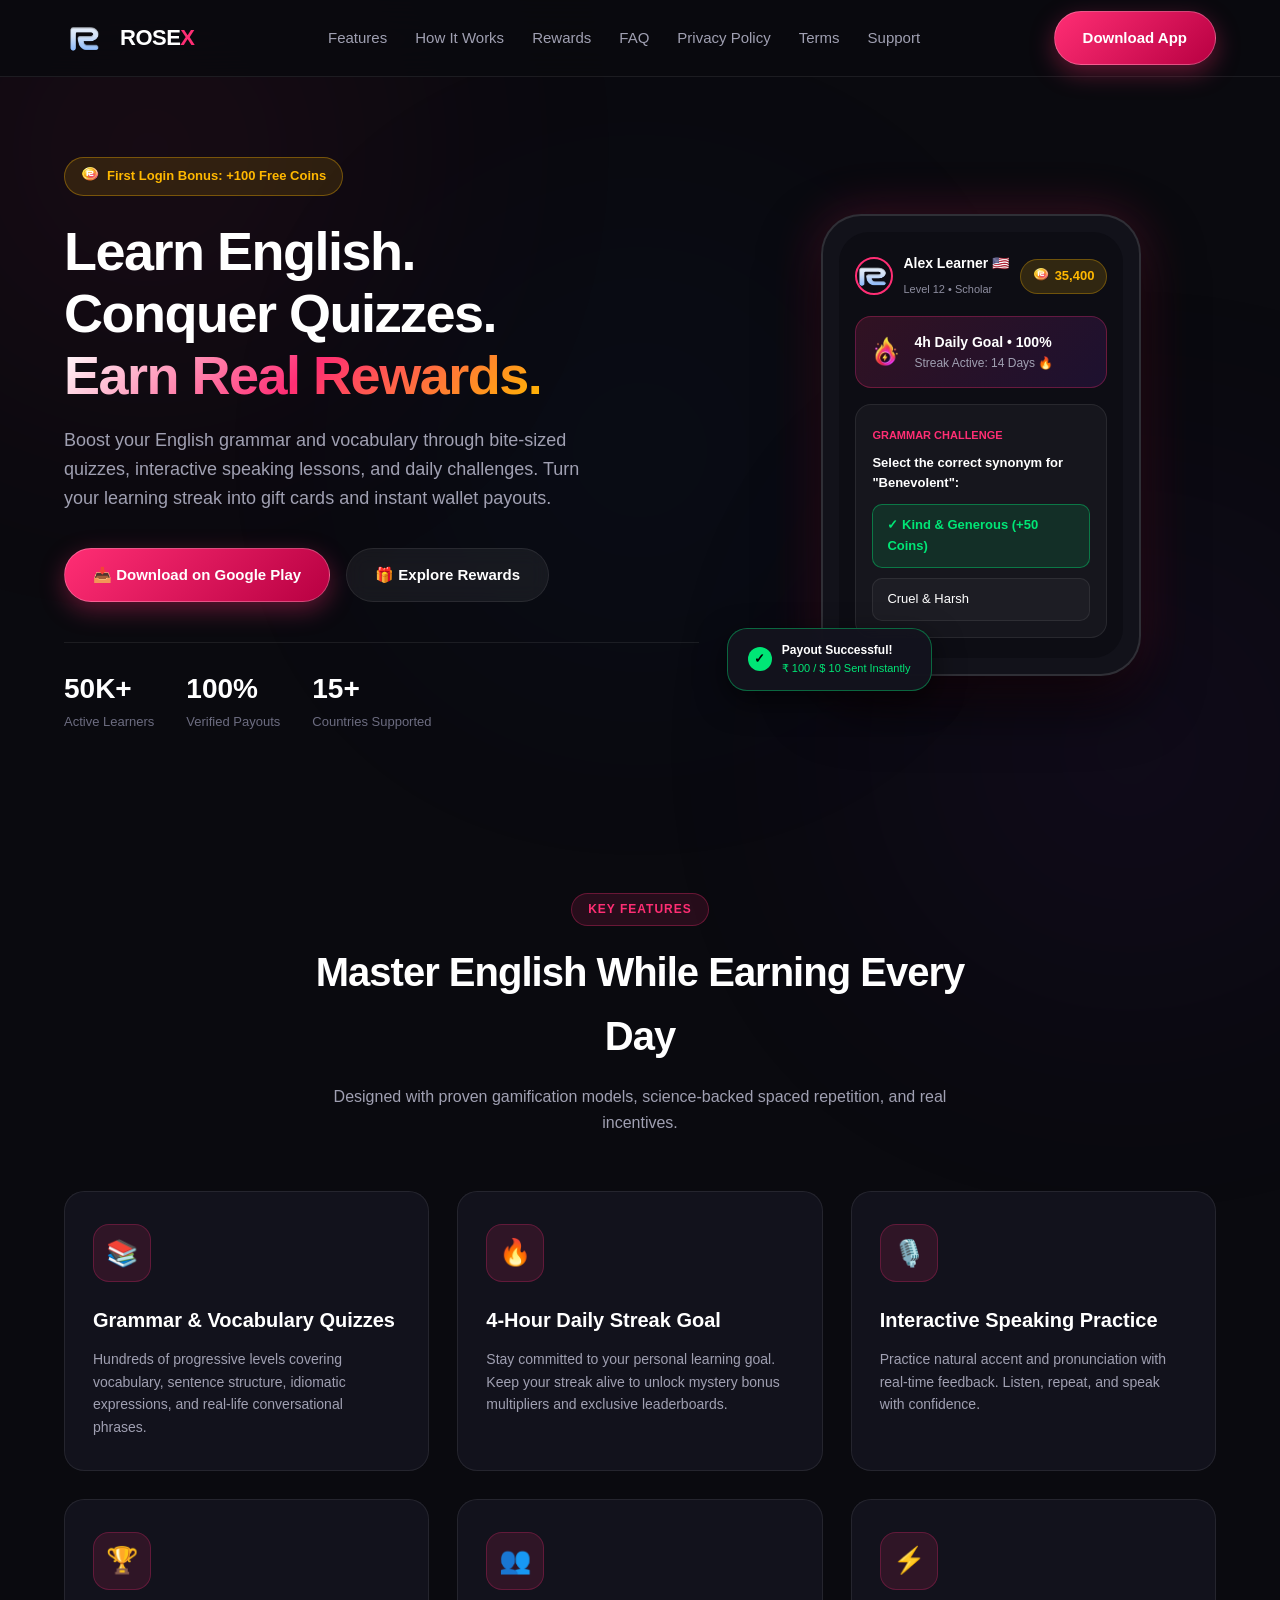
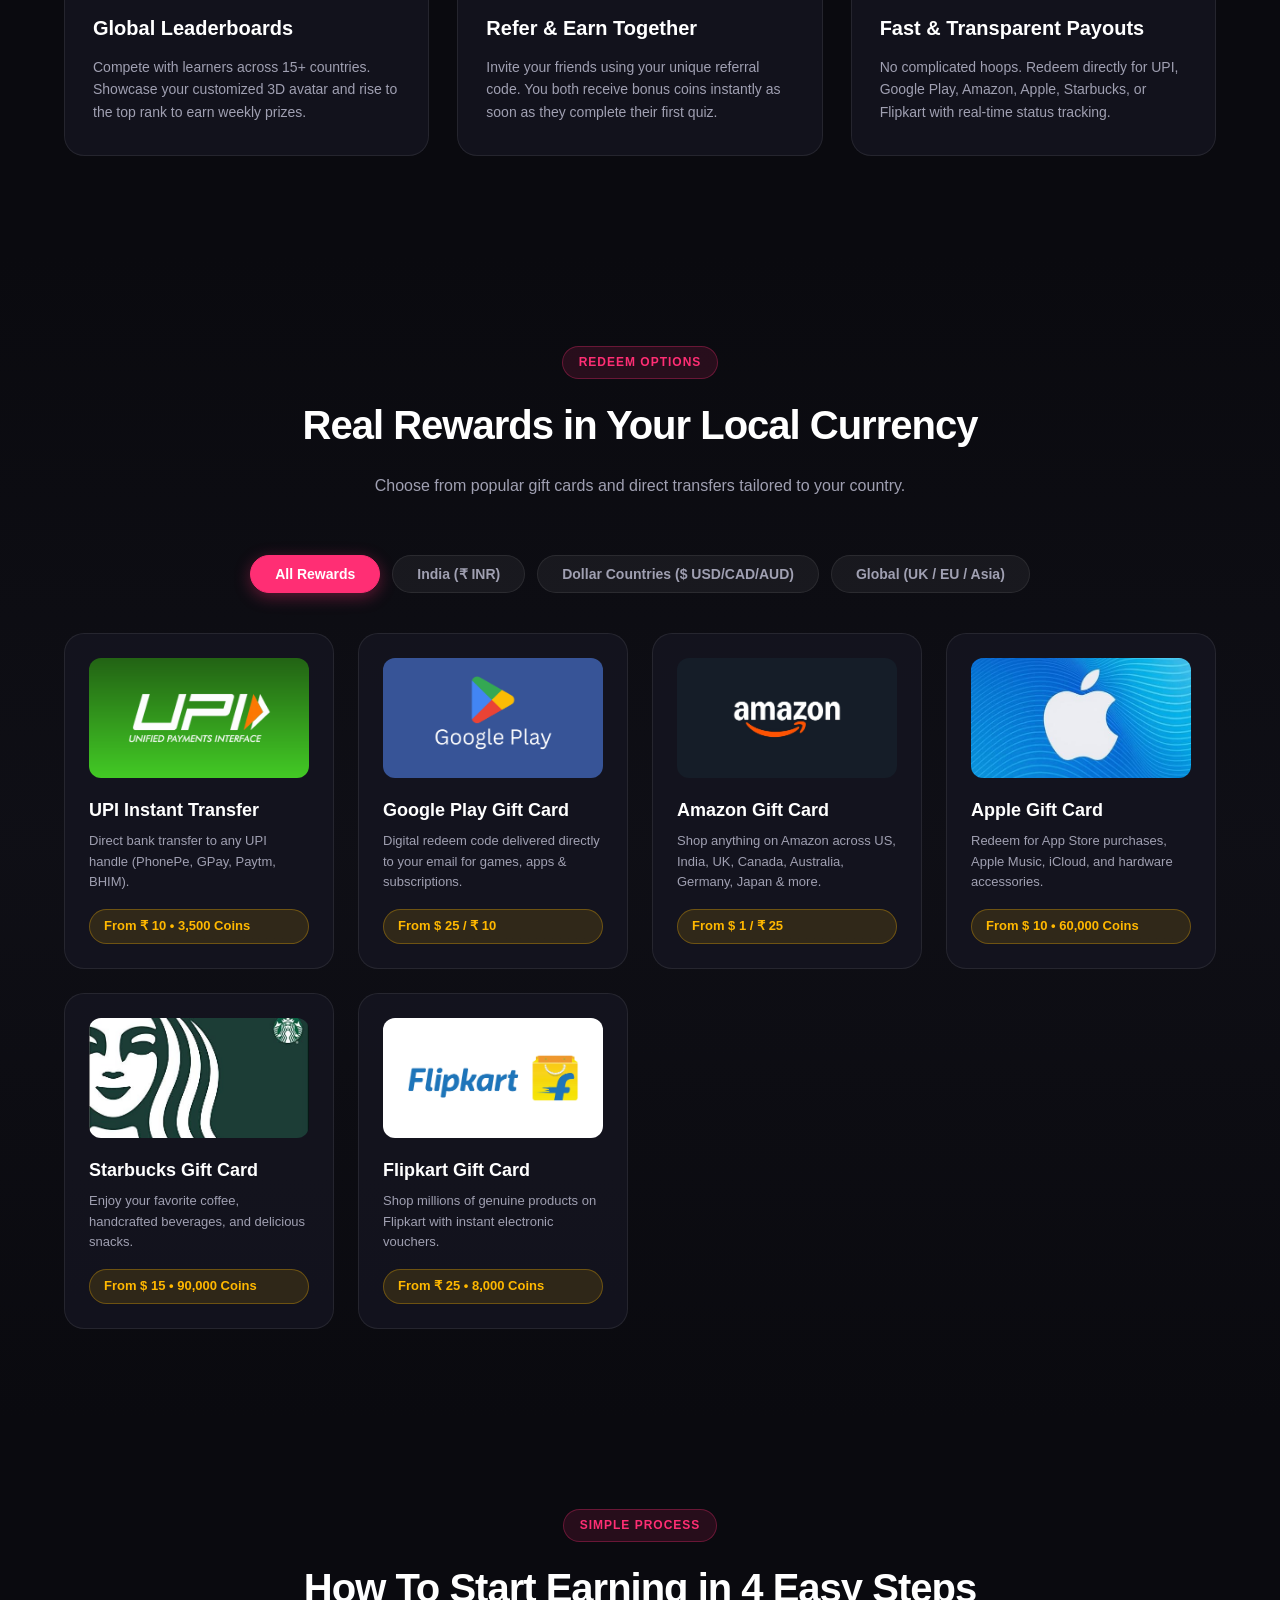
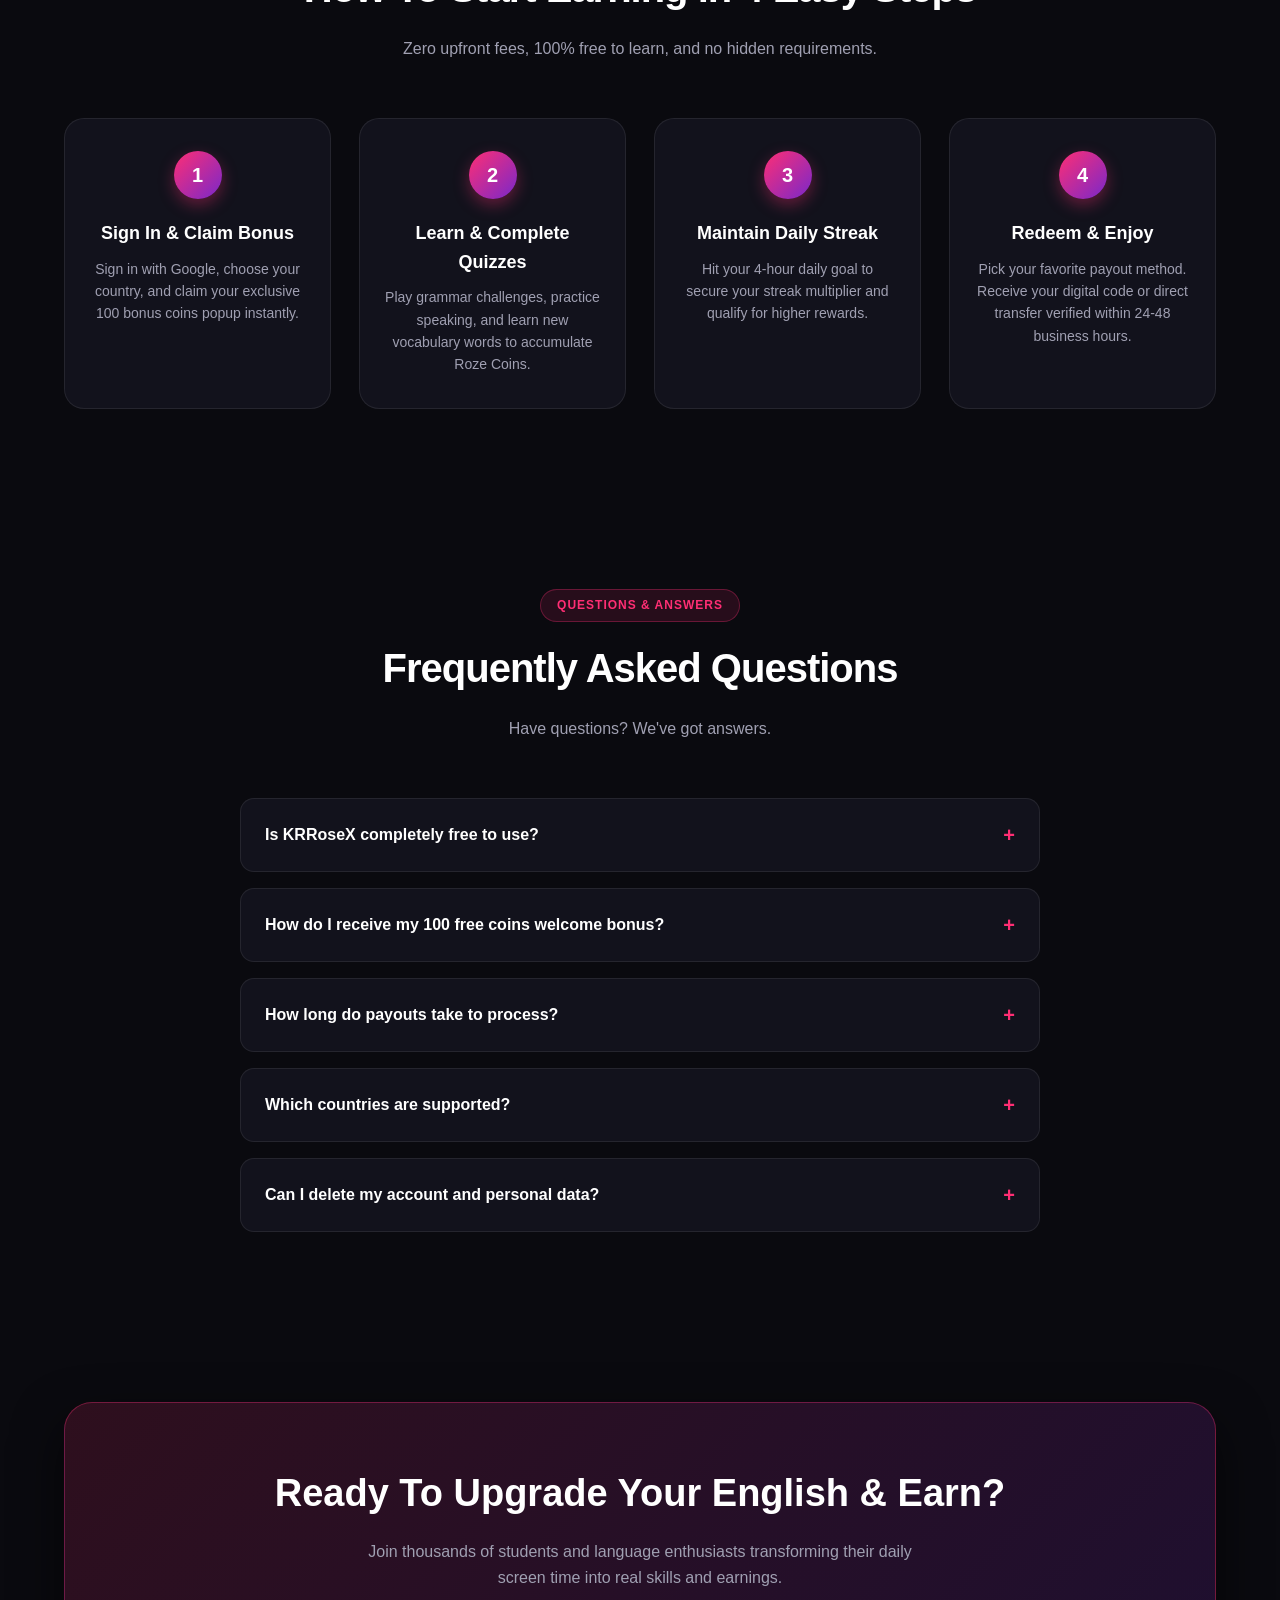
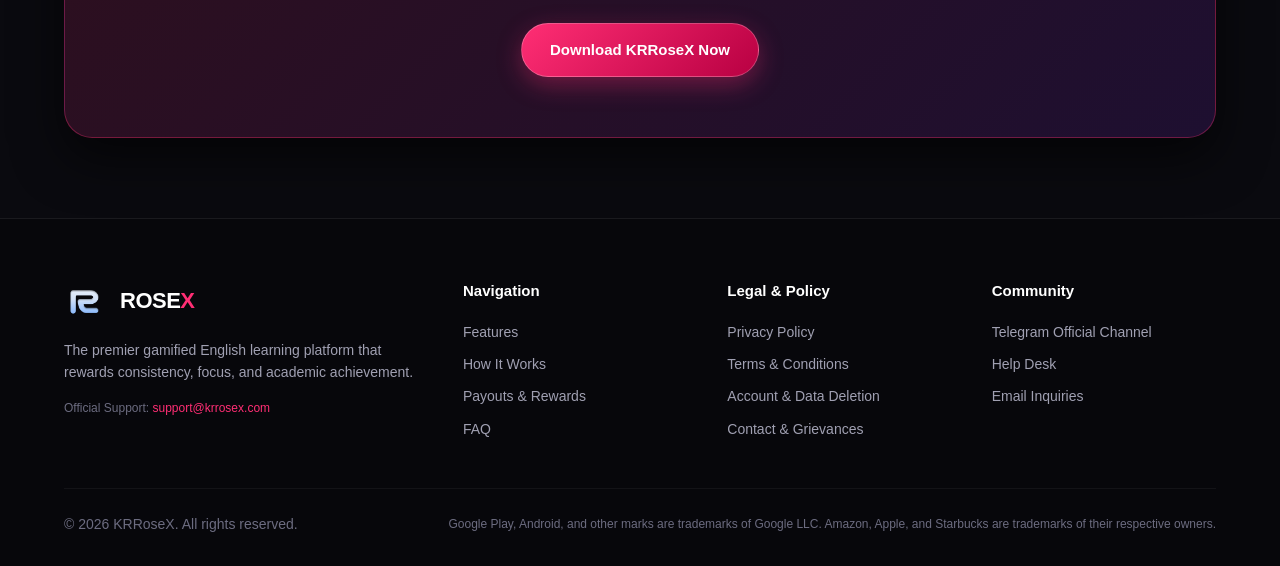
==== krrosex-site/index.html @ 6e430375 "Update index.html" ====
<!DOCTYPE html>
<html lang="en">
<head>
  <meta charset="UTF-8">
  <meta name="viewport" content="width=device-width, initial-scale=1.0">
  <title>KRRoseX - Learn English, Complete Challenges &amp; Earn Real Rewards</title>
  <meta name="description" content="Master English grammar, expand vocabulary, conquer daily speaking challenges, maintain streaks, and redeem genuine gift cards and payouts globally with KRRoseX.">
  <link rel="stylesheet" href="style.css">
  <link rel="icon" type="image/png" href="assets/logo.png">
</head>
<body>

  <!-- Background Ambient Glows -->
  <div class="ambient-glow glow-top-left"></div>
  <div class="ambient-glow glow-bottom-right"></div>
  <div class="ambient-glow glow-center"></div>

  <!-- Navbar -->
  <nav class="navbar">
    <div class="container nav-container">
      <a href="index.html" class="logo-wrapper">
        <img src="assets/logo.png" alt="KRRoseX Logo" class="logo-img">
        <span class="logo-text">ROSE<span>X</span></span>
      </a>

      <ul class="nav-links" id="navLinks">
        <li><a href="#features">Features</a></li>
        <li><a href="#how-it-works">How It Works</a></li>
        <li><a href="#rewards">Rewards</a></li>
        <li><a href="#faq">FAQ</a></li>
        <li><a href="privacy-policy.html">Privacy Policy</a></li>
        <li><a href="terms.html">Terms</a></li>
        <li><a href="contact.html">Support</a></li>
      </ul>

      <div class="nav-cta">
        <a href="#download" class="btn-primary">Download App</a>
        <button class="mobile-toggle" id="mobileToggle" aria-label="Toggle Navigation">☰</button>
      </div>
    </div>
  </nav>

  <!-- Hero Section -->
  <section class="hero">
    <div class="container hero-grid">
      <div class="hero-content">
        <div class="hero-badge">
          <img src="assets/roze_coin.png" alt="Coin Icon">
          <span>First Login Bonus: +100 Free Coins</span>
        </div>

        <h1 class="hero-title">
          Learn English.<br>
          Conquer Quizzes.<br>
          <span class="gradient-text">Earn Real Rewards.</span>
        </h1>

        <p class="hero-desc">
          Boost your English grammar and vocabulary through bite-sized quizzes, interactive speaking lessons, and daily challenges. Turn your learning streak into gift cards and instant wallet payouts.
        </p>

        <div class="hero-cta" id="download">
          <a href="#" class="btn-primary">
            <span>📥 Download on Google Play</span>
          </a>
          <a href="#rewards" class="btn-secondary">
            <span>🎁 Explore Rewards</span>
          </a>
        </div>

        <div class="hero-stats">
          <div class="stat-item">
            <h3>50K+</h3>
            <p>Active Learners</p>
          </div>
          <div class="stat-item">
            <h3>100%</h3>
            <p>Verified Payouts</p>
          </div>
          <div class="stat-item">
            <h3>15+</h3>
            <p>Countries Supported</p>
          </div>
        </div>
      </div>

      <!-- App Preview Graphic -->
      <div class="hero-phone-wrap">
        <div class="phone-card">
          <div class="phone-screen">
            <div class="phone-header">
              <div class="phone-user">
                <img src="assets/logo.png" alt="User Profile" class="phone-avatar">
                <div>
                  <div class="phone-username">Alex Learner 🇺🇸</div>
                  <small style="color: #8E8EA0; font-size: 11px;">Level 12 • Scholar</small>
                </div>
              </div>
              <div class="phone-wallet-pill">
                <img src="assets/roze_coin.png" alt="Coin">
                <span>35,400</span>
              </div>
            </div>

            <div class="phone-streak-banner">
              <img src="assets/fire_ic.png" alt="Fire Icon">
              <div>
                <div style="font-weight: 700; font-size: 14px;">4h Daily Goal • 100%</div>
                <div style="color: #A0A0B2; font-size: 12px;">Streak Active: 14 Days 🔥</div>
              </div>
            </div>

            <div class="phone-quiz-card">
              <span style="font-size: 11px; color: var(--primary); font-weight: 700; text-transform: uppercase;">Grammar Challenge</span>
              <p style="font-size: 13px; font-weight: 600; margin-top: 6px;">Select the correct synonym for "Benevolent":</p>
              <div class="quiz-option correct">✓ Kind &amp; Generous (+50 Coins)</div>
              <div class="quiz-option">Cruel &amp; Harsh</div>
            </div>
          </div>
        </div>

        <div class="floating-reward">
          <div class="check-icon">✓</div>
          <div>
            <div style="font-size: 12px; font-weight: 700; color: #FFF;">Payout Successful!</div>
            <div style="font-size: 11px; color: var(--accent-green);">₹ 100 / $ 10 Sent Instantly</div>
          </div>
        </div>
      </div>
    </div>
  </section>

  <!-- Features Section -->
  <section class="features-section" id="features">
    <div class="container">
      <div class="section-header">
        <span class="section-tag">Key Features</span>
        <h2 class="section-title">Master English While Earning Every Day</h2>
        <p class="section-desc">Designed with proven gamification models, science-backed spaced repetition, and real incentives.</p>
      </div>

      <div class="features-grid">
        <div class="feature-card">
          <div class="feature-icon-wrap">📚</div>
          <h3 class="feature-title">Grammar &amp; Vocabulary Quizzes</h3>
          <p class="feature-desc">Hundreds of progressive levels covering vocabulary, sentence structure, idiomatic expressions, and real-life conversational phrases.</p>
        </div>

        <div class="feature-card">
          <div class="feature-icon-wrap">🔥</div>
          <h3 class="feature-title">4-Hour Daily Streak Goal</h3>
          <p class="feature-desc">Stay committed to your personal learning goal. Keep your streak alive to unlock mystery bonus multipliers and exclusive leaderboards.</p>
        </div>

        <div class="feature-card">
          <div class="feature-icon-wrap">🎙️</div>
          <h3 class="feature-title">Interactive Speaking Practice</h3>
          <p class="feature-desc">Practice natural accent and pronunciation with real-time feedback. Listen, repeat, and speak with confidence.</p>
        </div>

        <div class="feature-card">
          <div class="feature-icon-wrap">🏆</div>
          <h3 class="feature-title">Global Leaderboards</h3>
          <p class="feature-desc">Compete with learners across 15+ countries. Showcase your customized 3D avatar and rise to the top rank to earn weekly prizes.</p>
        </div>

        <div class="feature-card">
          <div class="feature-icon-wrap">👥</div>
          <h3 class="feature-title">Refer &amp; Earn Together</h3>
          <p class="feature-desc">Invite your friends using your unique referral code. You both receive bonus coins instantly as soon as they complete their first quiz.</p>
        </div>

        <div class="feature-card">
          <div class="feature-icon-wrap">⚡</div>
          <h3 class="feature-title">Fast &amp; Transparent Payouts</h3>
          <p class="feature-desc">No complicated hoops. Redeem directly for UPI, Google Play, Amazon, Apple, Starbucks, or Flipkart with real-time status tracking.</p>
        </div>
      </div>
    </div>
  </section>

  <!-- Rewards Showcase -->
  <section class="rewards-section" id="rewards">
    <div class="container">
      <div class="section-header">
        <span class="section-tag">Redeem Options</span>
        <h2 class="section-title">Real Rewards in Your Local Currency</h2>
        <p class="section-desc">Choose from popular gift cards and direct transfers tailored to your country.</p>
      </div>

      <div class="rewards-tabs">
        <button class="tab-btn active" data-country="all">All Rewards</button>
        <button class="tab-btn" data-country="india">India (₹ INR)</button>
        <button class="tab-btn" data-country="dollar">Dollar Countries ($ USD/CAD/AUD)</button>
        <button class="tab-btn" data-country="international">Global (UK / EU / Asia)</button>
      </div>

      <div class="rewards-grid">
        <!-- UPI (India) -->
        <div class="reward-card" data-region="india">
          <div class="reward-logo-wrap">
            <img src="assets/payout_upi.png" alt="UPI Instant Transfer">
          </div>
          <h3 class="reward-name">UPI Instant Transfer</h3>
          <p class="reward-desc">Direct bank transfer to any UPI handle (PhonePe, GPay, Paytm, BHIM).</p>
          <div class="reward-badge">From ₹ 10 • 3,500 Coins</div>
        </div>

        <!-- Google Play Store -->
        <div class="reward-card" data-region="all">
          <div class="reward-logo-wrap">
            <img src="assets/payout_google_play.png" alt="Google Play Gift Card">
          </div>
          <h3 class="reward-name">Google Play Gift Card</h3>
          <p class="reward-desc">Digital redeem code delivered directly to your email for games, apps &amp; subscriptions.</p>
          <div class="reward-badge">From $ 25 / ₹ 10</div>
        </div>

        <!-- Amazon Gift Card -->
        <div class="reward-card" data-region="all">
          <div class="reward-logo-wrap">
            <img src="assets/payout_amazon.png" alt="Amazon Gift Card">
          </div>
          <h3 class="reward-name">Amazon Gift Card</h3>
          <p class="reward-desc">Shop anything on Amazon across US, India, UK, Canada, Australia, Germany, Japan &amp; more.</p>
          <div class="reward-badge">From $ 1 / ₹ 25</div>
        </div>

        <!-- Apple Gift Card -->
        <div class="reward-card" data-region="dollar">
          <div class="reward-logo-wrap">
            <img src="assets/payout_apple.png" alt="Apple Gift Card">
          </div>
          <h3 class="reward-name">Apple Gift Card</h3>
          <p class="reward-desc">Redeem for App Store purchases, Apple Music, iCloud, and hardware accessories.</p>
          <div class="reward-badge">From $ 10 • 60,000 Coins</div>
        </div>

        <!-- Starbucks Gift Card -->
        <div class="reward-card" data-region="dollar">
          <div class="reward-logo-wrap">
            <img src="assets/payout_starbucks.png" alt="Starbucks Gift Card">
          </div>
          <h3 class="reward-name">Starbucks Gift Card</h3>
          <p class="reward-desc">Enjoy your favorite coffee, handcrafted beverages, and delicious snacks.</p>
          <div class="reward-badge">From $ 15 • 90,000 Coins</div>
        </div>

        <!-- Flipkart Gift Card -->
        <div class="reward-card" data-region="india">
          <div class="reward-logo-wrap">
            <img src="assets/payout_flipkart.png" alt="Flipkart Gift Card">
          </div>
          <h3 class="reward-name">Flipkart Gift Card</h3>
          <p class="reward-desc">Shop millions of genuine products on Flipkart with instant electronic vouchers.</p>
          <div class="reward-badge">From ₹ 25 • 8,000 Coins</div>
        </div>
      </div>
    </div>
  </section>

  <!-- How It Works Steps -->
  <section class="how-section" id="how-it-works">
    <div class="container">
      <div class="section-header">
        <span class="section-tag">Simple Process</span>
        <h2 class="section-title">How To Start Earning in 4 Easy Steps</h2>
        <p class="section-desc">Zero upfront fees, 100% free to learn, and no hidden requirements.</p>
      </div>

      <div class="steps-grid">
        <div class="step-card">
          <div class="step-number">1</div>
          <h3 class="step-title">Sign In &amp; Claim Bonus</h3>
          <p class="step-desc">Sign in with Google, choose your country, and claim your exclusive 100 bonus coins popup instantly.</p>
        </div>

        <div class="step-card">
          <div class="step-number">2</div>
          <h3 class="step-title">Learn &amp; Complete Quizzes</h3>
          <p class="step-desc">Play grammar challenges, practice speaking, and learn new vocabulary words to accumulate Roze Coins.</p>
        </div>

        <div class="step-card">
          <div class="step-number">3</div>
          <h3 class="step-title">Maintain Daily Streak</h3>
          <p class="step-desc">Hit your 4-hour daily goal to secure your streak multiplier and qualify for higher rewards.</p>
        </div>

        <div class="step-card">
          <div class="step-number">4</div>
          <h3 class="step-title">Redeem &amp; Enjoy</h3>
          <p class="step-desc">Pick your favorite payout method. Receive your digital code or direct transfer verified within 24-48 business hours.</p>
        </div>
      </div>
    </div>
  </section>

  <!-- FAQ Section -->
  <section class="faq-section" id="faq">
    <div class="container">
      <div class="section-header">
        <span class="section-tag">Questions &amp; Answers</span>
        <h2 class="section-title">Frequently Asked Questions</h2>
        <p class="section-desc">Have questions? We've got answers.</p>
      </div>

      <div class="faq-list">
        <div class="faq-item">
          <div class="faq-question">
            <span>Is KRRoseX completely free to use?</span>
            <span class="faq-toggle-icon">+</span>
          </div>
          <div class="faq-answer">
            Yes! KRRoseX is 100% free to download and use. We will never ask you for credit card details, deposits, or purchase fees to unlock learning modules or withdraw your rewards.
          </div>
        </div>

        <div class="faq-item">
          <div class="faq-question">
            <span>How do I receive my 100 free coins welcome bonus?</span>
            <span class="faq-toggle-icon">+</span>
          </div>
          <div class="faq-answer">
            When you first open the app and sign in with Google, a "First Login Reward" modal pops up. Simply tap "Claim 100 Coins" to have them added directly to your wallet!
          </div>
        </div>

        <div class="faq-item">
          <div class="faq-question">
            <span>How long do payouts take to process?</span>
            <span class="faq-toggle-icon">+</span>
          </div>
          <div class="faq-answer">
            To prevent fraud and maintain platform integrity, payout requests are verified by our team and credited within 24 to 48 business hours. You will receive an instant "Payout Successful" celebration popup in the app the moment it is approved!
          </div>
        </div>

        <div class="faq-item">
          <div class="faq-question">
            <span>Which countries are supported?</span>
            <span class="faq-toggle-icon">+</span>
          </div>
          <div class="faq-answer">
            We support learners worldwide! Dedicated currency tiers are provided for India (INR), the United States (USD), Canada (CAD), United Kingdom (GBP), Australia (AUD), European Union (EUR), Japan (JPY), South Korea (KRW), Taiwan (TWD), Singapore (SGD), UAE (AED), Switzerland (CHF), and many more.
          </div>
        </div>

        <div class="faq-item">
          <div class="faq-question">
            <span>Can I delete my account and personal data?</span>
            <span class="faq-toggle-icon">+</span>
          </div>
          <div class="faq-answer">
            Yes, absolutely. We strictly honor your privacy rights under GDPR, CCPA, and Google Play policies. You can request complete account deletion directly in the app under Settings &gt; Delete Account, or through our <a href="delete-account.html" style="color: var(--primary);">Account Deletion Web Page</a>. All data is wiped within 7 business days.
          </div>
        </div>
      </div>
    </div>
  </section>

  <!-- CTA Banner -->
  <section class="cta-banner">
    <div class="container">
      <div class="cta-box">
        <h2 class="cta-title">Ready To Upgrade Your English &amp; Earn?</h2>
        <p class="cta-desc">Join thousands of students and language enthusiasts transforming their daily screen time into real skills and earnings.</p>
        <a href="#download" class="btn-primary">Download KRRoseX Now</a>
      </div>
    </div>
  </section>

  <!-- Footer -->
  <footer class="footer">
    <div class="container">
      <div class="footer-grid">
        <div class="footer-col">
          <div class="logo-wrapper" style="margin-bottom: 16px;">
            <img src="assets/logo.png" alt="KRRoseX Logo" class="logo-img">
            <span class="logo-text">ROSE<span>X</span></span>
          </div>
          <p style="color: var(--text-secondary); margin-bottom: 16px; font-size: 14px; line-height: 1.6;">
            The premier gamified English learning platform that rewards consistency, focus, and academic achievement.
          </p>
          <p style="font-size: 12px; color: var(--text-muted);">
            Official Support: <a href="mailto:support@krrosex.com" style="color: var(--primary); text-decoration: none;">support@krrosex.com</a>
          </p>
        </div>

        <div class="footer-col">
          <h4>Navigation</h4>
          <ul>
            <li><a href="#features">Features</a></li>
            <li><a href="#how-it-works">How It Works</a></li>
            <li><a href="#rewards">Payouts &amp; Rewards</a></li>
            <li><a href="#faq">FAQ</a></li>
          </ul>
        </div>

        <div class="footer-col">
          <h4>Legal &amp; Policy</h4>
          <ul>
            <li><a href="privacy-policy.html">Privacy Policy</a></li>
            <li><a href="terms.html">Terms &amp; Conditions</a></li>
            <li><a href="delete-account.html">Account &amp; Data Deletion</a></li>
            <li><a href="contact.html">Contact &amp; Grievances</a></li>
          </ul>
        </div>

        <div class="footer-col">
          <h4>Community</h4>
          <ul>
            <li><a href="https://t.me/rosexlearnearn" target="_blank" rel="noopener">Telegram Official Channel</a></li>
            <li><a href="contact.html">Help Desk</a></li>
            <li><a href="krrozex.support@gmail.com">Email Inquiries</a></li>
          </ul>
        </div>
      </div>

      <div class="footer-bottom">
        <div>
          &copy; 2026 KRRoseX. All rights reserved.
        </div>
        <div style="font-size: 12px; color: var(--text-muted);">
          Google Play, Android, and other marks are trademarks of Google LLC. Amazon, Apple, and Starbucks are trademarks of their respective owners.
        </div>
      </div>
    </div>
  </footer>

  <script src="script.js"></script>
</body>
</html>
---- krrosex-site/style.css ----
:root {
  --bg-primary: #0A0A0F;
  --bg-secondary: #12121A;
  --bg-card: rgba(22, 22, 34, 0.75);
  --bg-card-hover: rgba(30, 30, 46, 0.85);
  --border-card: rgba(255, 255, 255, 0.08);
  --border-glow: rgba(255, 51, 102, 0.4);
  
  --primary: #FF2E74;
  --primary-glow: rgba(255, 46, 116, 0.35);
  --secondary: #7928CA;
  --accent-gold: #FFB800;
  --accent-gold-glow: rgba(255, 184, 0, 0.35);
  --accent-green: #00E676;
  --accent-blue: #00B0FF;
  
  --text-primary: #FFFFFF;
  --text-secondary: #A0A0B2;
  --text-muted: #6C6C80;
  
  --font-family: -apple-system, BlinkMacSystemFont, "Segoe UI", Roboto, Helvetica, Arial, sans-serif;
  --radius-sm: 8px;
  --radius-md: 14px;
  --radius-lg: 20px;
  --radius-xl: 28px;
  --transition: all 0.3s cubic-bezier(0.16, 1, 0.3, 1);
}

* {
  margin: 0;
  padding: 0;
  box-sizing: border-box;
}

html {
  scroll-behavior: smooth;
  font-family: var(--font-family);
  background-color: var(--bg-primary);
  color: var(--text-primary);
}

body {
  overflow-x: hidden;
  line-height: 1.6;
  position: relative;
  background-color: var(--bg-primary);
}

/* Background Ambient Glows */
.ambient-glow {
  position: fixed;
  width: 600px;
  height: 600px;
  border-radius: 50%;
  filter: blur(140px);
  pointer-events: none;
  z-index: 0;
  opacity: 0.15;
}

.glow-top-left {
  top: -150px;
  left: -150px;
  background: radial-gradient(circle, var(--primary) 0%, transparent 70%);
}

.glow-bottom-right {
  bottom: -150px;
  right: -150px;
  background: radial-gradient(circle, var(--secondary) 0%, transparent 70%);
}

.glow-center {
  top: 50%;
  left: 50%;
  transform: translate(-50%, -50%);
  background: radial-gradient(circle, #0070F3 0%, transparent 70%);
  opacity: 0.08;
}

/* Container */
.container {
  max-width: 1200px;
  margin: 0 auto;
  padding: 0 24px;
  position: relative;
  z-index: 1;
}

/* Navbar */
.navbar {
  position: sticky;
  top: 0;
  width: 100%;
  backdrop-filter: blur(20px);
  -webkit-backdrop-filter: blur(20px);
  background: rgba(10, 10, 15, 0.85);
  border-bottom: 1px solid var(--border-card);
  z-index: 100;
  transition: var(--transition);
}

.nav-container {
  display: flex;
  align-items: center;
  justify-content: space-between;
  height: 76px;
}

.logo-wrapper {
  display: flex;
  align-items: center;
  gap: 12px;
  text-decoration: none;
}

.logo-img {
  width: 44px;
  height: 44px;
  border-radius: 12px;
  object-fit: contain;
}

.logo-text {
  font-size: 22px;
  font-weight: 800;
  color: var(--text-primary);
  letter-spacing: -0.5px;
}

.logo-text span {
  color: var(--primary);
}

.nav-links {
  display: flex;
  align-items: center;
  gap: 28px;
  list-style: none;
}

.nav-links a {
  color: var(--text-secondary);
  text-decoration: none;
  font-size: 15px;
  font-weight: 500;
  transition: var(--transition);
}

.nav-links a:hover,
.nav-links a.active {
  color: var(--text-primary);
}

.nav-cta {
  display: flex;
  align-items: center;
  gap: 16px;
}

.mobile-toggle {
  display: none;
  background: none;
  border: none;
  color: var(--text-primary);
  font-size: 26px;
  cursor: pointer;
}

/* Buttons */
.btn-primary {
  display: inline-flex;
  align-items: center;
  justify-content: center;
  gap: 10px;
  padding: 14px 28px;
  background: linear-gradient(135deg, #FF2E74 0%, #B80042 100%);
  color: #FFFFFF;
  font-size: 15px;
  font-weight: 700;
  border-radius: 50px;
  text-decoration: none;
  border: 1px solid rgba(255, 255, 255, 0.25);
  box-shadow: 0 8px 24px var(--primary-glow);
  cursor: pointer;
  transition: var(--transition);
}

.btn-primary:hover {
  transform: translateY(-2px);
  box-shadow: 0 12px 32px rgba(255, 46, 116, 0.55);
}

.btn-secondary {
  display: inline-flex;
  align-items: center;
  justify-content: center;
  gap: 10px;
  padding: 14px 28px;
  background: rgba(255, 255, 255, 0.06);
  color: var(--text-primary);
  font-size: 15px;
  font-weight: 600;
  border-radius: 50px;
  text-decoration: none;
  border: 1px solid var(--border-card);
  backdrop-filter: blur(10px);
  cursor: pointer;
  transition: var(--transition);
}

.btn-secondary:hover {
  background: rgba(255, 255, 255, 0.12);
  border-color: rgba(255, 255, 255, 0.2);
  transform: translateY(-2px);
}

/* Hero Section */
.hero {
  padding: 80px 0 60px;
  position: relative;
}

.hero-grid {
  display: grid;
  grid-template-columns: 1.15fr 0.85fr;
  align-items: center;
  gap: 48px;
}

.hero-badge {
  display: inline-flex;
  align-items: center;
  gap: 8px;
  padding: 8px 16px;
  background: rgba(255, 184, 0, 0.12);
  border: 1px solid rgba(255, 184, 0, 0.35);
  border-radius: 50px;
  color: var(--accent-gold);
  font-size: 13px;
  font-weight: 600;
  margin-bottom: 24px;
}

.hero-badge img {
  width: 18px;
  height: 18px;
}

.hero-title {
  font-size: 54px;
  font-weight: 900;
  line-height: 1.15;
  letter-spacing: -1.5px;
  margin-bottom: 20px;
}

.hero-title .gradient-text {
  background: linear-gradient(135deg, #FFFFFF 0%, #FF2E74 50%, #FFB800 100%);
  -webkit-background-clip: text;
  -webkit-text-fill-color: transparent;
}

.hero-desc {
  font-size: 18px;
  color: var(--text-secondary);
  line-height: 1.6;
  margin-bottom: 36px;
  max-width: 540px;
}

.hero-cta {
  display: flex;
  flex-wrap: wrap;
  gap: 16px;
  margin-bottom: 40px;
}

.hero-stats {
  display: flex;
  gap: 32px;
  padding-top: 24px;
  border-top: 1px solid var(--border-card);
}

.stat-item h3 {
  font-size: 28px;
  font-weight: 800;
  color: var(--text-primary);
}

.stat-item p {
  font-size: 13px;
  color: var(--text-muted);
}

/* Phone Mockup Display */
.hero-phone-wrap {
  position: relative;
  display: flex;
  justify-content: center;
  align-items: center;
}

.phone-card {
  width: 320px;
  background: var(--bg-secondary);
  border: 2px solid rgba(255, 255, 255, 0.12);
  border-radius: 40px;
  padding: 16px;
  box-shadow: 0 25px 60px rgba(0, 0, 0, 0.8), 0 0 50px rgba(255, 46, 116, 0.25);
  position: relative;
}

.phone-screen {
  background: #0D0D14;
  border-radius: 30px;
  padding: 20px 16px;
  display: flex;
  flex-direction: column;
  gap: 16px;
}

.phone-header {
  display: flex;
  justify-content: space-between;
  align-items: center;
}

.phone-user {
  display: flex;
  align-items: center;
  gap: 10px;
}

.phone-avatar {
  width: 38px;
  height: 38px;
  border-radius: 50%;
  border: 2px solid var(--primary);
}

.phone-username {
  font-size: 14px;
  font-weight: 700;
}

.phone-wallet-pill {
  display: flex;
  align-items: center;
  gap: 6px;
  padding: 6px 12px;
  background: rgba(255, 184, 0, 0.15);
  border: 1px solid rgba(255, 184, 0, 0.3);
  border-radius: 20px;
  font-size: 13px;
  font-weight: 700;
  color: var(--accent-gold);
}

.phone-wallet-pill img {
  width: 16px;
  height: 16px;
}

.phone-streak-banner {
  background: linear-gradient(135deg, rgba(255, 46, 116, 0.15) 0%, rgba(121, 40, 202, 0.15) 100%);
  border: 1px solid rgba(255, 46, 116, 0.3);
  border-radius: 16px;
  padding: 14px;
  display: flex;
  align-items: center;
  gap: 12px;
}

.phone-streak-banner img {
  width: 32px;
  height: 32px;
}

.phone-quiz-card {
  background: rgba(255, 255, 255, 0.04);
  border: 1px solid var(--border-card);
  border-radius: 16px;
  padding: 16px;
}

.quiz-option {
  margin-top: 10px;
  padding: 10px 14px;
  border-radius: 10px;
  font-size: 13px;
  background: rgba(255, 255, 255, 0.03);
  border: 1px solid rgba(255, 255, 255, 0.08);
}

.quiz-option.correct {
  background: rgba(0, 230, 118, 0.12);
  border-color: rgba(0, 230, 118, 0.4);
  color: var(--accent-green);
  font-weight: 600;
}

/* Floating Rewards Pill */
.floating-reward {
  position: absolute;
  bottom: -15px;
  left: -20px;
  background: rgba(20, 20, 30, 0.95);
  backdrop-filter: blur(14px);
  border: 1px solid rgba(0, 230, 118, 0.4);
  padding: 12px 20px;
  border-radius: 20px;
  display: flex;
  align-items: center;
  gap: 10px;
  box-shadow: 0 10px 30px rgba(0, 0, 0, 0.6);
  animation: floatUpDown 3s ease-in-out infinite;
}

.floating-reward .check-icon {
  width: 24px;
  height: 24px;
  border-radius: 50%;
  background: var(--accent-green);
  color: #000;
  display: flex;
  align-items: center;
  justify-content: center;
  font-weight: 800;
  font-size: 13px;
}

@keyframes floatUpDown {
  0%, 100% { transform: translateY(0); }
  50% { transform: translateY(-8px); }
}

/* Section Header */
.section-header {
  text-align: center;
  max-width: 680px;
  margin: 0 auto 56px;
}

.section-tag {
  display: inline-block;
  padding: 6px 16px;
  background: rgba(255, 46, 116, 0.12);
  border: 1px solid rgba(255, 46, 116, 0.3);
  border-radius: 50px;
  color: var(--primary);
  font-size: 12px;
  font-weight: 700;
  text-transform: uppercase;
  letter-spacing: 1px;
  margin-bottom: 14px;
}

.section-title {
  font-size: 40px;
  font-weight: 800;
  letter-spacing: -1px;
  margin-bottom: 16px;
}

.section-desc {
  font-size: 16px;
  color: var(--text-secondary);
}

/* Features Grid */
.features-section {
  padding: 100px 0;
}

.features-grid {
  display: grid;
  grid-template-columns: repeat(auto-fit, minmax(320px, 1fr));
  gap: 28px;
}

.feature-card {
  background: var(--bg-card);
  backdrop-filter: blur(16px);
  border: 1px solid var(--border-card);
  border-radius: var(--radius-lg);
  padding: 32px 28px;
  position: relative;
  overflow: hidden;
  transition: var(--transition);
}

.feature-card::before {
  content: "";
  position: absolute;
  top: 0;
  left: 0;
  width: 100%;
  height: 2px;
  background: linear-gradient(90deg, transparent, var(--primary), transparent);
  opacity: 0;
  transition: var(--transition);
}

.feature-card:hover {
  transform: translateY(-6px);
  border-color: rgba(255, 46, 116, 0.35);
  box-shadow: 0 20px 40px rgba(0, 0, 0, 0.5), 0 0 30px rgba(255, 46, 116, 0.15);
}

.feature-card:hover::before {
  opacity: 1;
}

.feature-icon-wrap {
  width: 58px;
  height: 58px;
  border-radius: 16px;
  background: rgba(255, 46, 116, 0.12);
  border: 1px solid rgba(255, 46, 116, 0.25);
  display: flex;
  align-items: center;
  justify-content: center;
  margin-bottom: 22px;
  font-size: 26px;
}

.feature-title {
  font-size: 20px;
  font-weight: 700;
  margin-bottom: 12px;
}

.feature-desc {
  font-size: 14px;
  color: var(--text-secondary);
  line-height: 1.6;
}

/* Rewards Section */
.rewards-section {
  padding: 90px 0;
  background: linear-gradient(180deg, transparent 0%, rgba(18, 18, 26, 0.6) 50%, transparent 100%);
}

.rewards-tabs {
  display: flex;
  justify-content: center;
  gap: 12px;
  margin-bottom: 40px;
  flex-wrap: wrap;
}

.tab-btn {
  padding: 10px 24px;
  border-radius: 30px;
  background: rgba(255, 255, 255, 0.05);
  border: 1px solid var(--border-card);
  color: var(--text-secondary);
  font-size: 14px;
  font-weight: 600;
  cursor: pointer;
  transition: var(--transition);
}

.tab-btn.active,
.tab-btn:hover {
  background: var(--primary);
  color: #FFF;
  border-color: var(--primary);
  box-shadow: 0 4px 16px var(--primary-glow);
}

.rewards-grid {
  display: grid;
  grid-template-columns: repeat(auto-fit, minmax(260px, 1fr));
  gap: 24px;
}

.reward-card {
  background: var(--bg-card);
  border: 1px solid var(--border-card);
  border-radius: var(--radius-lg);
  padding: 24px;
  display: flex;
  flex-direction: column;
  transition: var(--transition);
  position: relative;
}

.reward-card:hover {
  transform: translateY(-4px);
  border-color: rgba(255, 184, 0, 0.35);
  box-shadow: 0 16px 36px rgba(0, 0, 0, 0.5);
}

.reward-logo-wrap {
  width: 100%;
  height: 120px;
  border-radius: 12px;
  overflow: hidden;
  background: rgba(0, 0, 0, 0.3);
  display: flex;
  align-items: center;
  justify-content: center;
  margin-bottom: 18px;
}

.reward-logo-wrap img {
  width: 100%;
  height: 100%;
  object-fit: cover;
}

.reward-name {
  font-size: 18px;
  font-weight: 700;
  margin-bottom: 6px;
}

.reward-desc {
  font-size: 13px;
  color: var(--text-secondary);
  margin-bottom: 16px;
  flex-grow: 1;
}

.reward-badge {
  display: inline-block;
  padding: 6px 14px;
  background: rgba(255, 184, 0, 0.12);
  border: 1px solid rgba(255, 184, 0, 0.3);
  border-radius: 20px;
  color: var(--accent-gold);
  font-size: 13px;
  font-weight: 700;
}

/* How It Works Steps */
.how-section {
  padding: 90px 0;
}

.steps-grid {
  display: grid;
  grid-template-columns: repeat(auto-fit, minmax(240px, 1fr));
  gap: 28px;
  position: relative;
}

.step-card {
  background: var(--bg-card);
  border: 1px solid var(--border-card);
  border-radius: var(--radius-lg);
  padding: 32px 24px;
  position: relative;
  text-align: center;
}

.step-number {
  width: 48px;
  height: 48px;
  border-radius: 50%;
  background: linear-gradient(135deg, var(--primary) 0%, var(--secondary) 100%);
  color: #FFF;
  font-size: 20px;
  font-weight: 800;
  display: flex;
  align-items: center;
  justify-content: center;
  margin: 0 auto 20px;
  box-shadow: 0 6px 16px var(--primary-glow);
}

.step-title {
  font-size: 18px;
  font-weight: 700;
  margin-bottom: 10px;
}

.step-desc {
  font-size: 14px;
  color: var(--text-secondary);
}

/* FAQ Section */
.faq-section {
  padding: 90px 0;
}

.faq-list {
  max-width: 800px;
  margin: 0 auto;
  display: flex;
  flex-direction: column;
  gap: 16px;
}

.faq-item {
  background: var(--bg-card);
  border: 1px solid var(--border-card);
  border-radius: var(--radius-md);
  overflow: hidden;
  transition: var(--transition);
}

.faq-question {
  padding: 20px 24px;
  font-size: 16px;
  font-weight: 600;
  cursor: pointer;
  display: flex;
  justify-content: space-between;
  align-items: center;
  user-select: none;
}

.faq-toggle-icon {
  font-size: 20px;
  transition: transform 0.3s ease;
  color: var(--primary);
}

.faq-answer {
  max-height: 0;
  overflow: hidden;
  transition: max-height 0.35s ease, padding 0.35s ease;
  color: var(--text-secondary);
  font-size: 14px;
  line-height: 1.6;
  padding: 0 24px;
}

.faq-item.active {
  border-color: rgba(255, 46, 116, 0.35);
}

.faq-item.active .faq-toggle-icon {
  transform: rotate(45deg);
}

.faq-item.active .faq-answer {
  max-height: 300px;
  padding: 0 24px 20px;
}

/* Call to Action Banner */
.cta-banner {
  padding: 80px 0;
}

.cta-box {
  background: linear-gradient(135deg, rgba(255, 46, 116, 0.15) 0%, rgba(121, 40, 202, 0.18) 100%);
  border: 1px solid rgba(255, 46, 116, 0.35);
  border-radius: var(--radius-xl);
  padding: 60px 40px;
  text-align: center;
  position: relative;
  overflow: hidden;
  box-shadow: 0 20px 50px rgba(0, 0, 0, 0.6);
}

.cta-title {
  font-size: 38px;
  font-weight: 800;
  margin-bottom: 16px;
}

.cta-desc {
  font-size: 16px;
  color: var(--text-secondary);
  max-width: 580px;
  margin: 0 auto 32px;
}

/* Footer */
.footer {
  background: #07070B;
  border-top: 1px solid var(--border-card);
  padding: 60px 0 30px;
  font-size: 14px;
  color: var(--text-muted);
}

.footer-grid {
  display: grid;
  grid-template-columns: 1.6fr 1fr 1fr 1fr;
  gap: 40px;
  margin-bottom: 48px;
}

.footer-col h4 {
  font-size: 15px;
  font-weight: 700;
  color: var(--text-primary);
  margin-bottom: 18px;
}

.footer-col ul {
  list-style: none;
  display: flex;
  flex-direction: column;
  gap: 10px;
}

.footer-col ul a {
  color: var(--text-secondary);
  text-decoration: none;
  transition: var(--transition);
}

.footer-col ul a:hover {
  color: var(--primary);
}

.footer-bottom {
  border-top: 1px solid rgba(255, 255, 255, 0.05);
  padding-top: 24px;
  display: flex;
  justify-content: space-between;
  align-items: center;
  flex-wrap: wrap;
  gap: 16px;
}

/* Policy Pages Layout */
.policy-page {
  padding: 60px 0 100px;
}

.policy-header {
  text-align: center;
  margin-bottom: 48px;
}

.policy-card {
  background: var(--bg-card);
  backdrop-filter: blur(16px);
  border: 1px solid var(--border-card);
  border-radius: var(--radius-lg);
  padding: 44px;
  box-shadow: 0 20px 50px rgba(0, 0, 0, 0.5);
}

.policy-card h2 {
  font-size: 22px;
  font-weight: 700;
  color: var(--text-primary);
  margin: 32px 0 12px;
  padding-bottom: 8px;
  border-bottom: 1px solid rgba(255, 255, 255, 0.08);
}

.policy-card h2:first-of-type {
  margin-top: 0;
}

.policy-card h3 {
  font-size: 17px;
  font-weight: 600;
  color: var(--text-primary);
  margin: 20px 0 8px;
}

.policy-card p,
.policy-card li {
  font-size: 15px;
  color: var(--text-secondary);
  line-height: 1.7;
  margin-bottom: 12px;
}

.policy-card ul {
  padding-left: 24px;
  margin-bottom: 16px;
}

.policy-badge {
  display: inline-block;
  padding: 4px 12px;
  background: rgba(0, 176, 255, 0.12);
  border: 1px solid rgba(0, 176, 255, 0.3);
  border-radius: 6px;
  color: var(--accent-blue);
  font-size: 12px;
  font-weight: 600;
  margin-right: 6px;
  margin-bottom: 6px;
}

/* Contact / Deletion Form */
.form-group {
  margin-bottom: 20px;
}

.form-label {
  display: block;
  font-size: 14px;
  font-weight: 600;
  color: var(--text-primary);
  margin-bottom: 8px;
}

.form-input,
.form-textarea,
.form-select {
  width: 100%;
  padding: 14px 18px;
  background: rgba(255, 255, 255, 0.04);
  border: 1px solid var(--border-card);
  border-radius: var(--radius-sm);
  color: var(--text-primary);
  font-size: 14px;
  font-family: inherit;
  transition: var(--transition);
}

.form-input:focus,
.form-textarea:focus,
.form-select:focus {
  outline: none;
  border-color: var(--primary);
  box-shadow: 0 0 0 3px var(--primary-glow);
  background: rgba(255, 255, 255, 0.07);
}

/* Responsive */
@media (max-width: 992px) {
  .hero-grid {
    grid-template-columns: 1fr;
    text-align: center;
  }
  .hero-desc {
    margin: 0 auto 36px;
  }
  .hero-cta {
    justify-content: center;
  }
  .hero-stats {
    justify-content: center;
  }
  .hero-phone-wrap {
    margin-top: 20px;
  }
  .footer-grid {
    grid-template-columns: 1fr 1fr;
  }
}

@media (max-width: 768px) {
  .nav-links {
    position: fixed;
    top: 76px;
    left: 0;
    width: 100%;
    background: rgba(10, 10, 15, 0.98);
    backdrop-filter: blur(20px);
    flex-direction: column;
    padding: 30px;
    gap: 20px;
    border-bottom: 1px solid var(--border-card);
    transform: translateY(-150%);
    transition: transform 0.4s ease;
  }
  .nav-links.active {
    transform: translateY(0);
  }
  .mobile-toggle {
    display: block;
  }
  .hero-title {
    font-size: 38px;
  }
  .section-title {
    font-size: 30px;
  }
  .policy-card {
    padding: 24px;
  }
  .footer-grid {
    grid-template-columns: 1fr;
  }
}
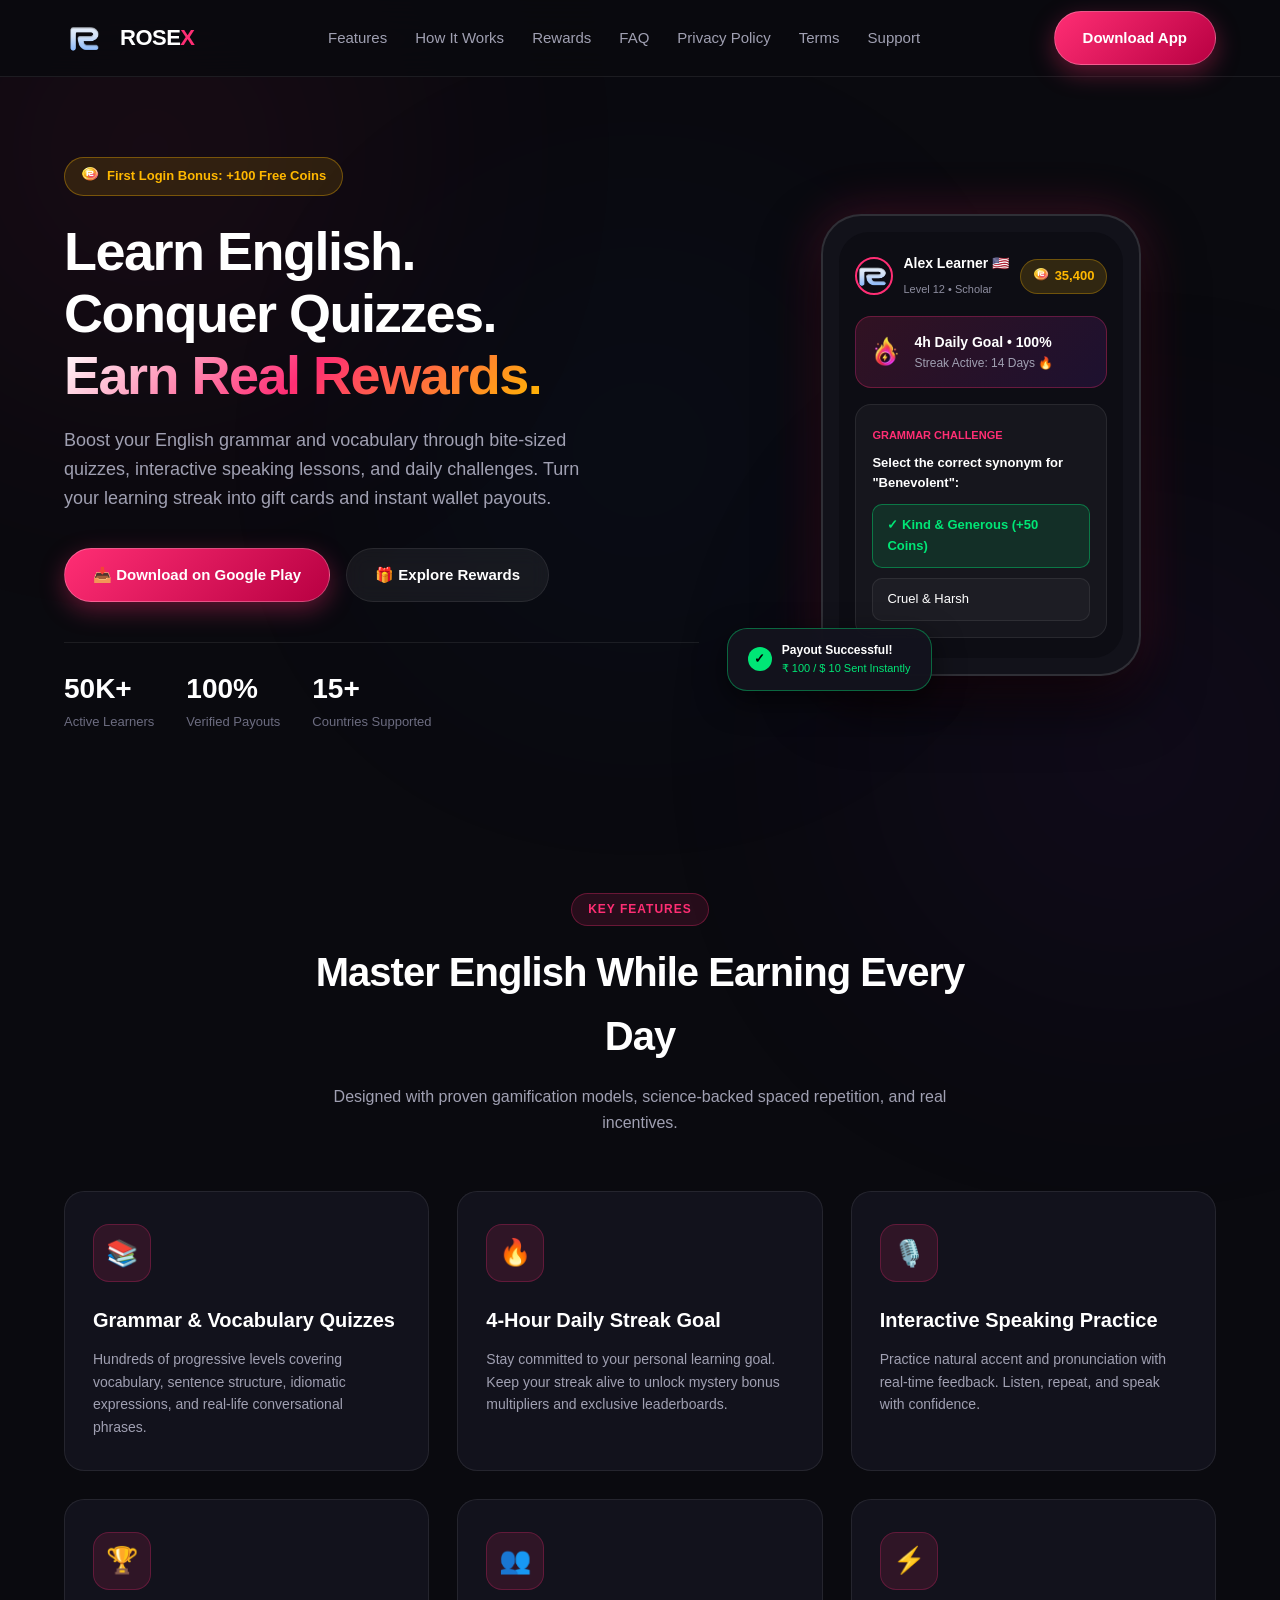
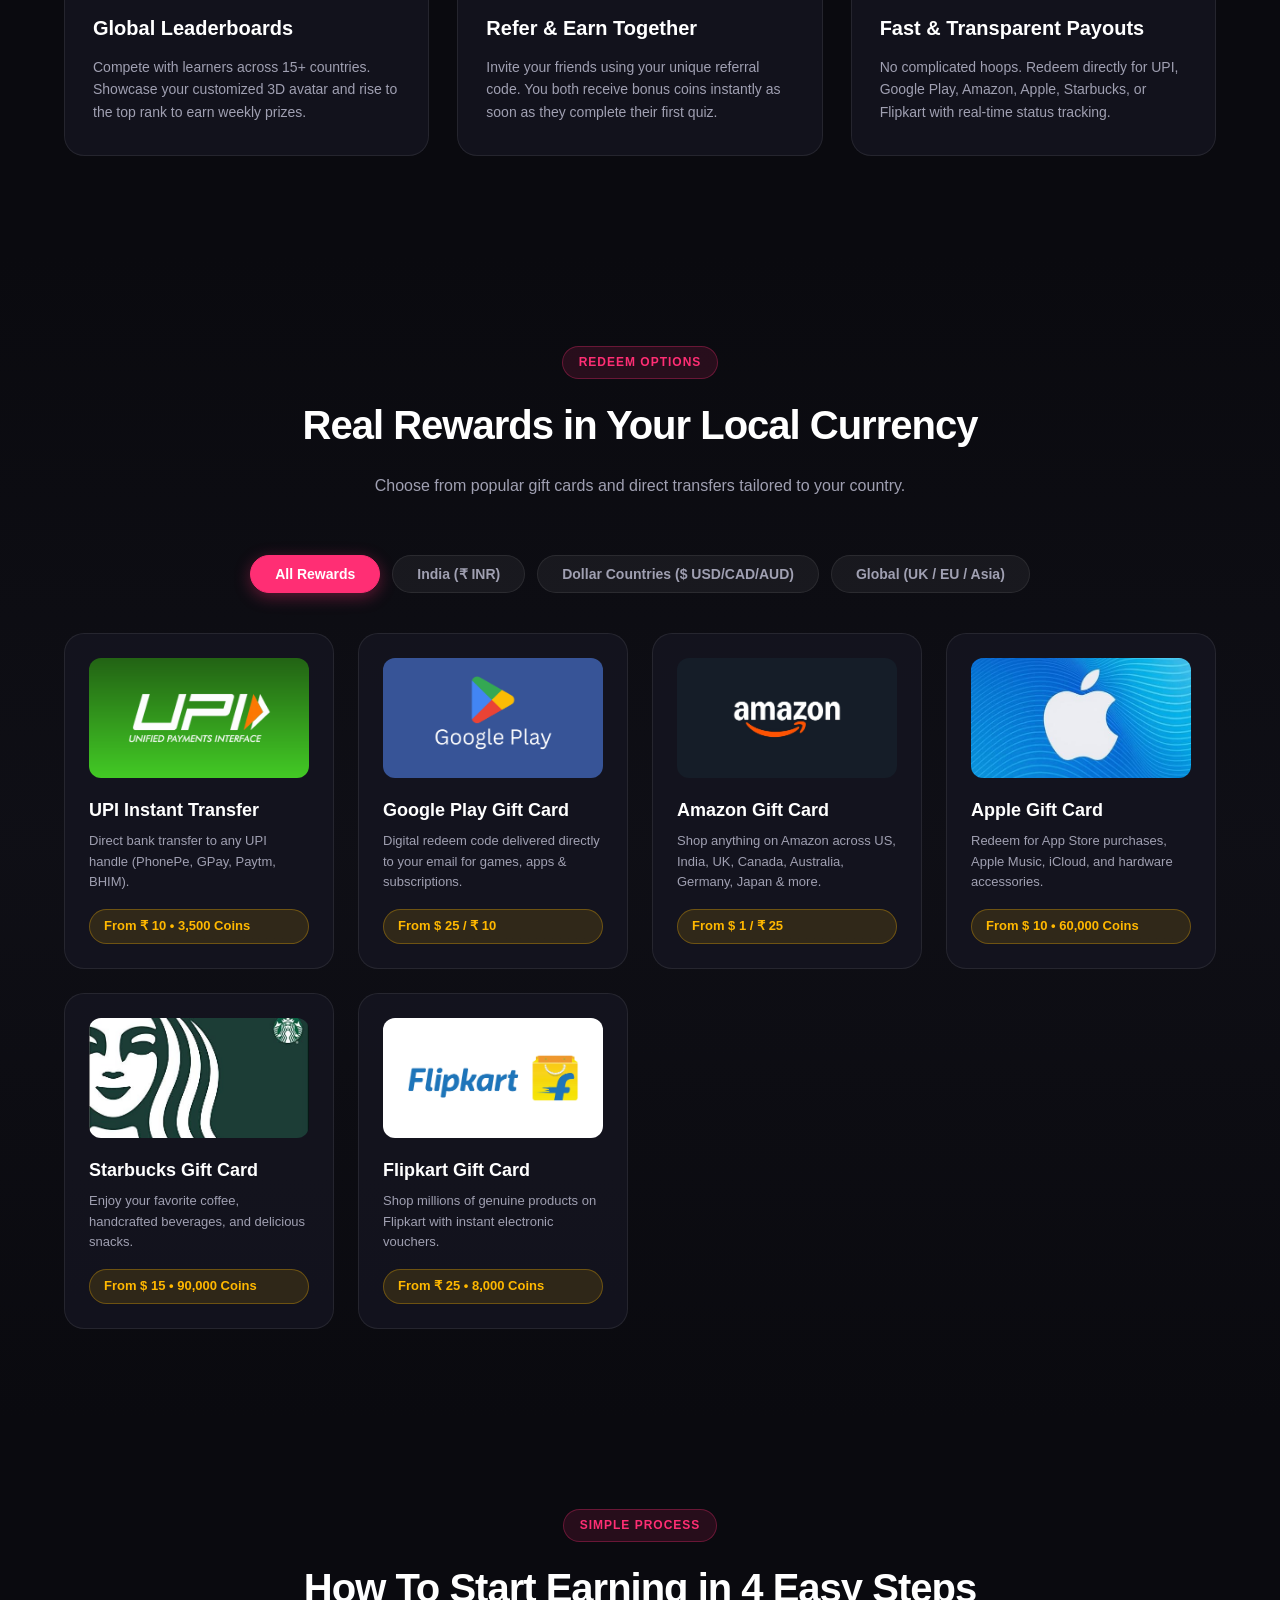
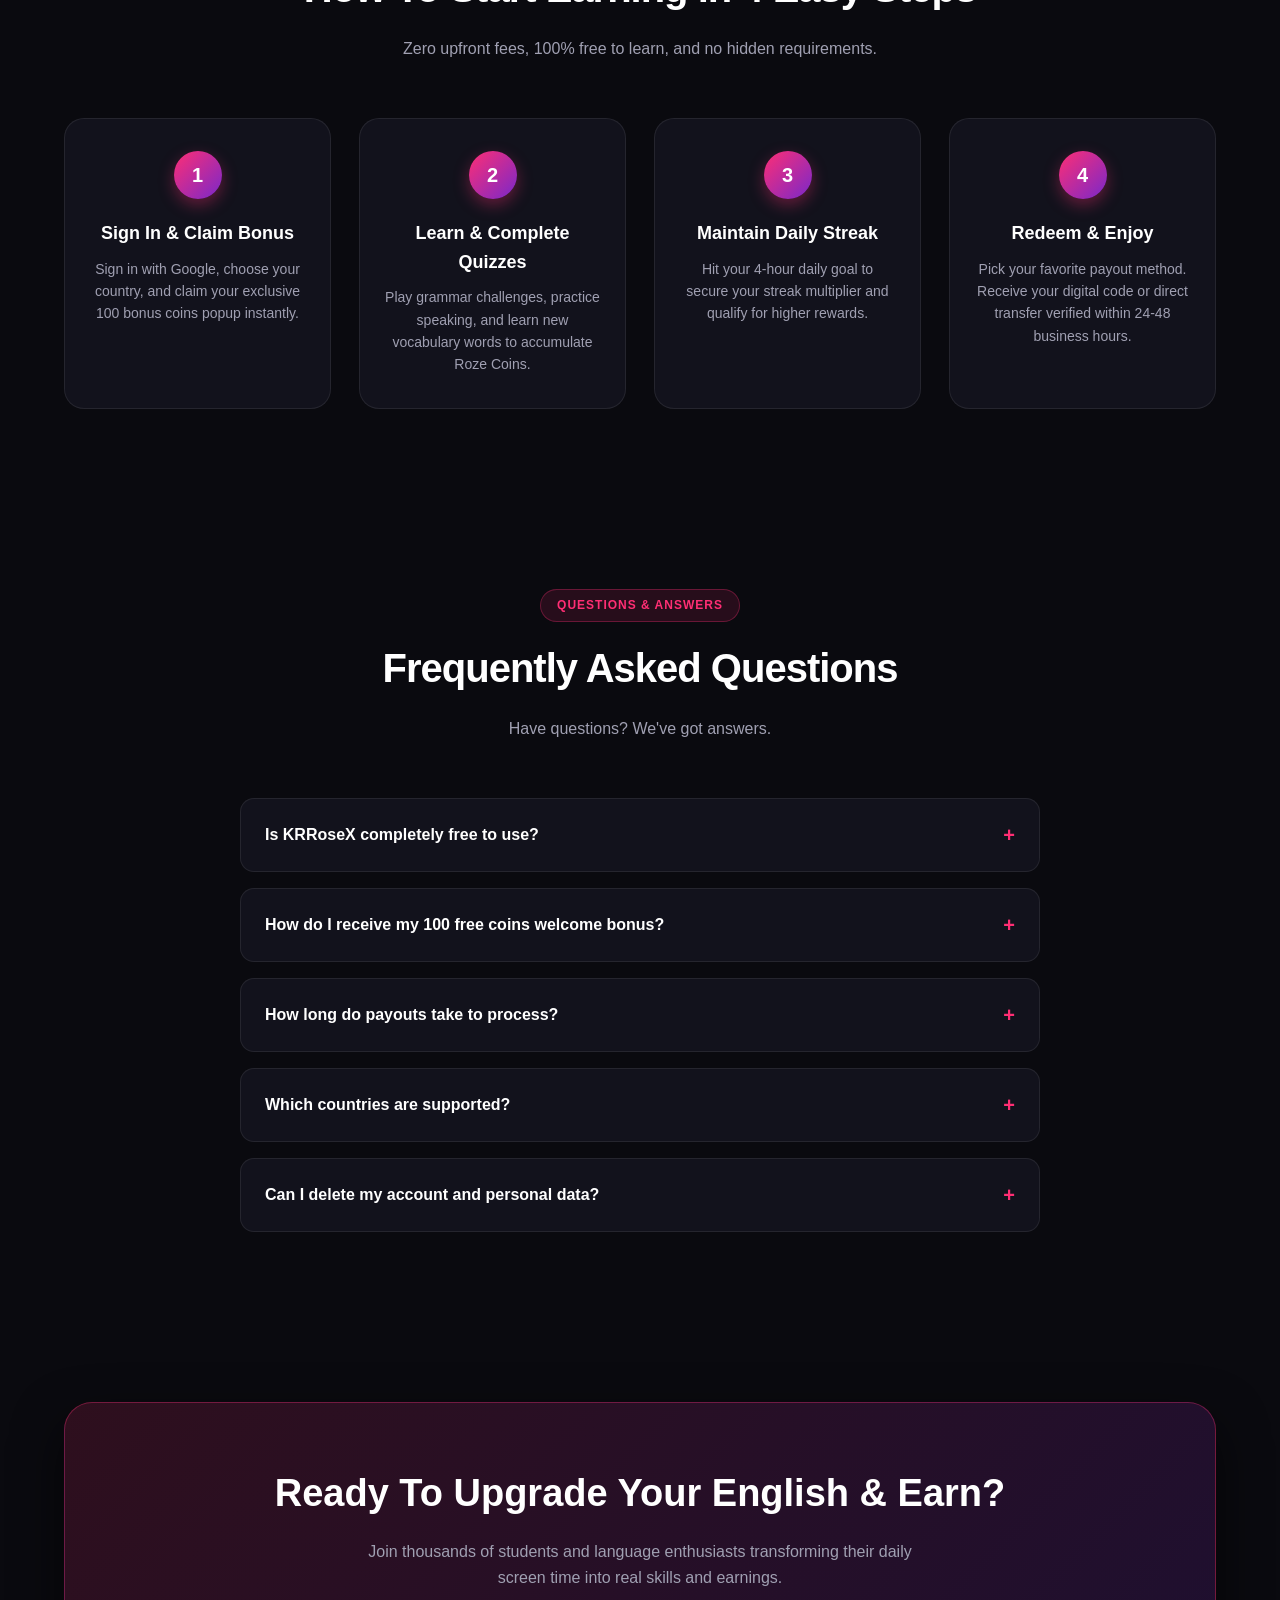
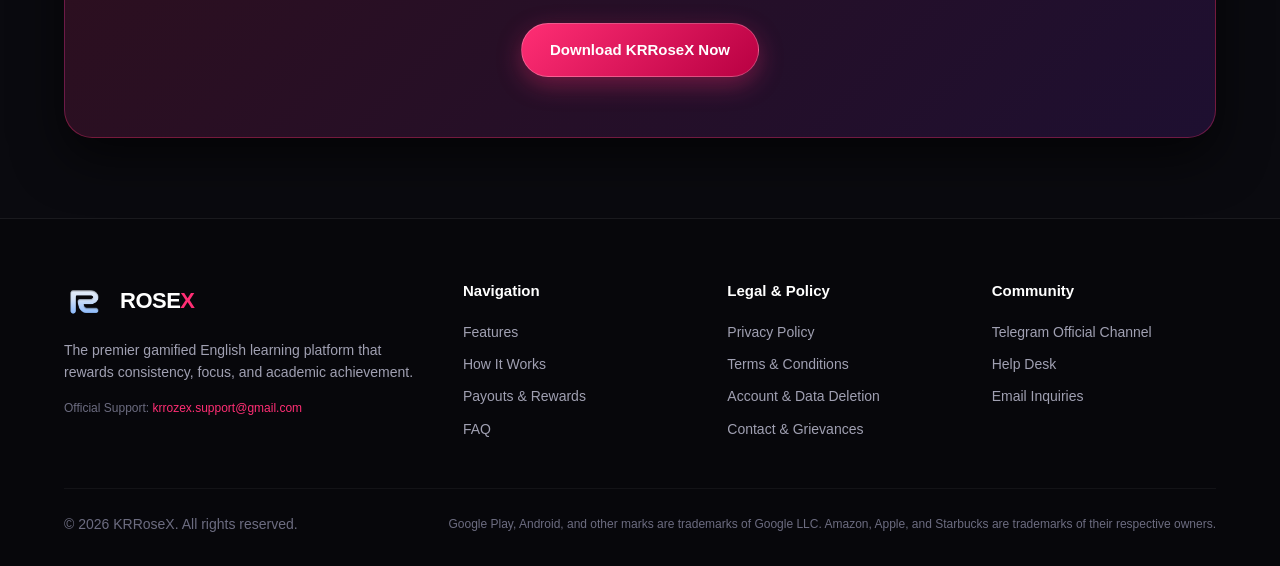
==== commit c84a11e1: "Update index.html" ====
--- a/krrosex-site/index.html
+++ b/krrosex-site/index.html
@@ -383,7 +383,7 @@
             The premier gamified English learning platform that rewards consistency, focus, and academic achievement.
           </p>
           <p style="font-size: 12px; color: var(--text-muted);">
-            Official Support: <a href="mailto:support@krrosex.com" style="color: var(--primary); text-decoration: none;">support@krrosex.com</a>
+            Official Support: <a href="mailto:support@krrosex.com" style="color: var(--primary); text-decoration: none;">krrozex.support@gmail.com</a>
           </p>
         </div>
 
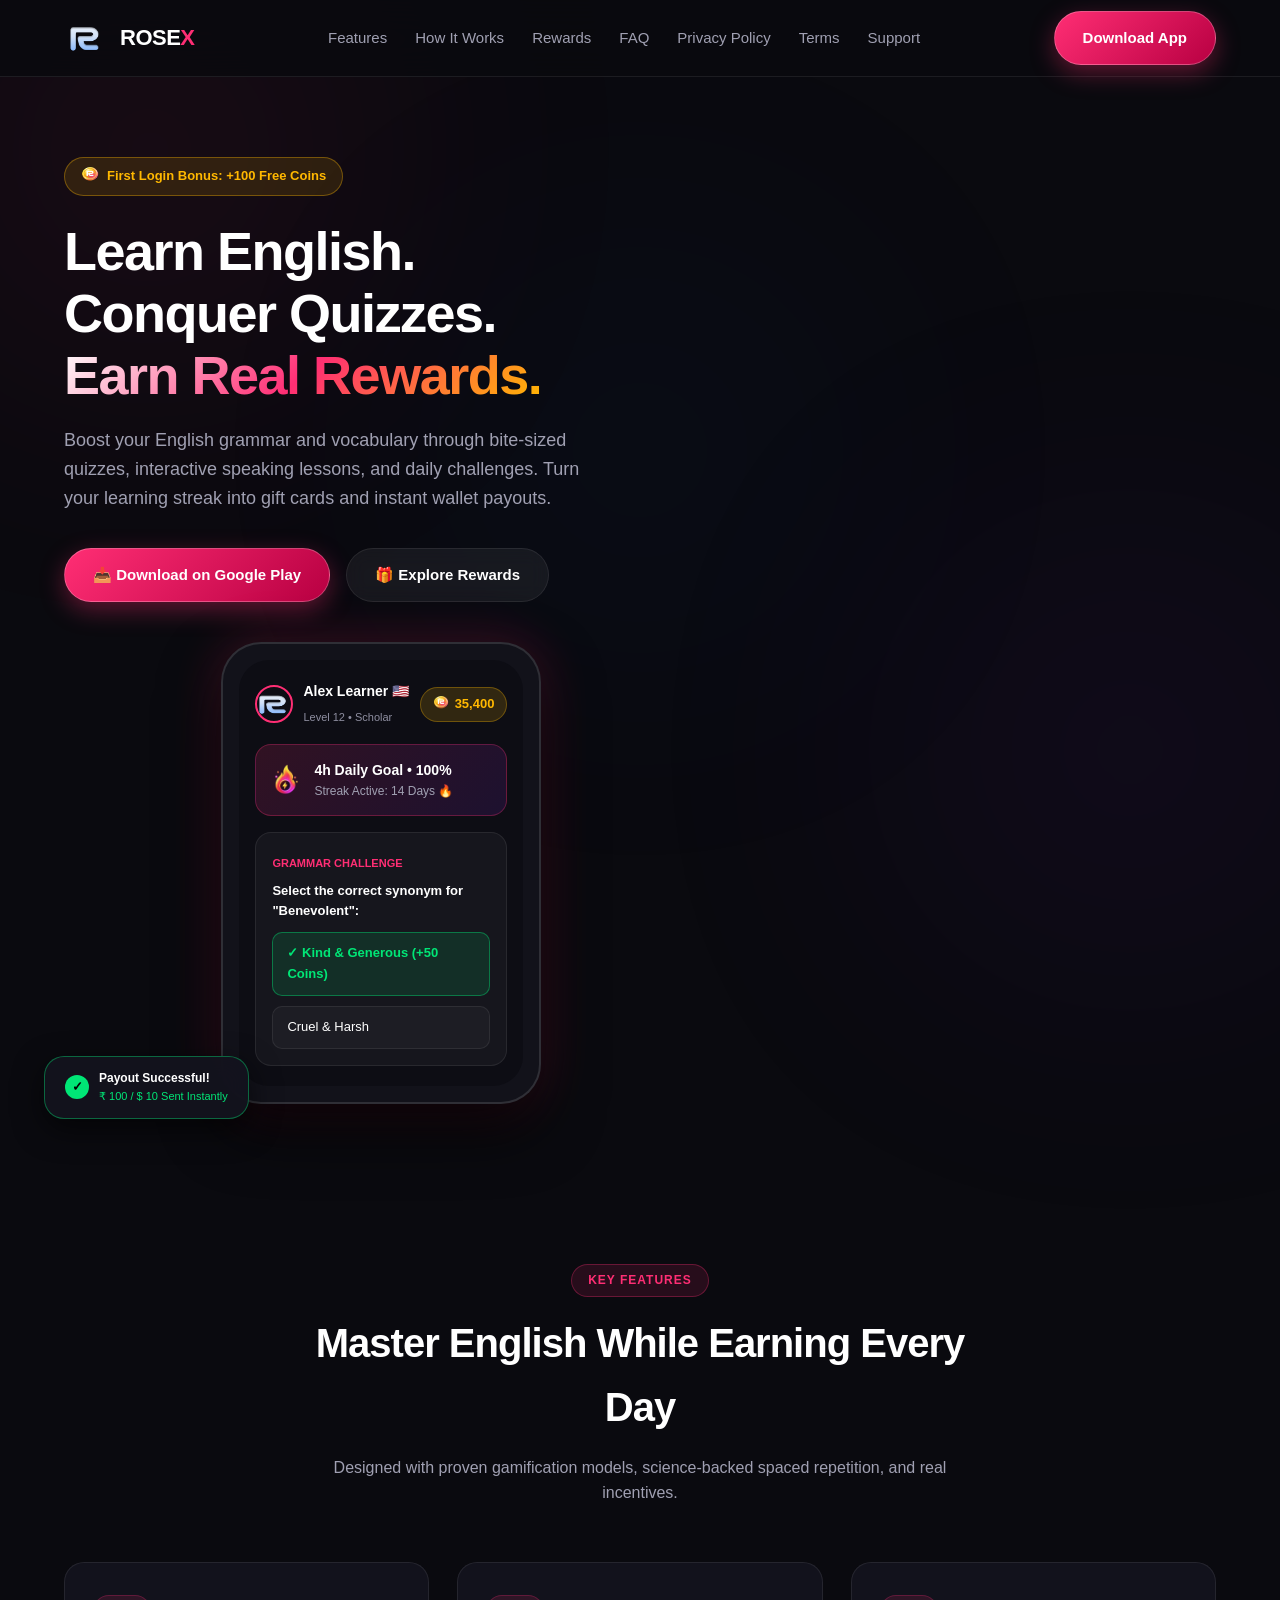
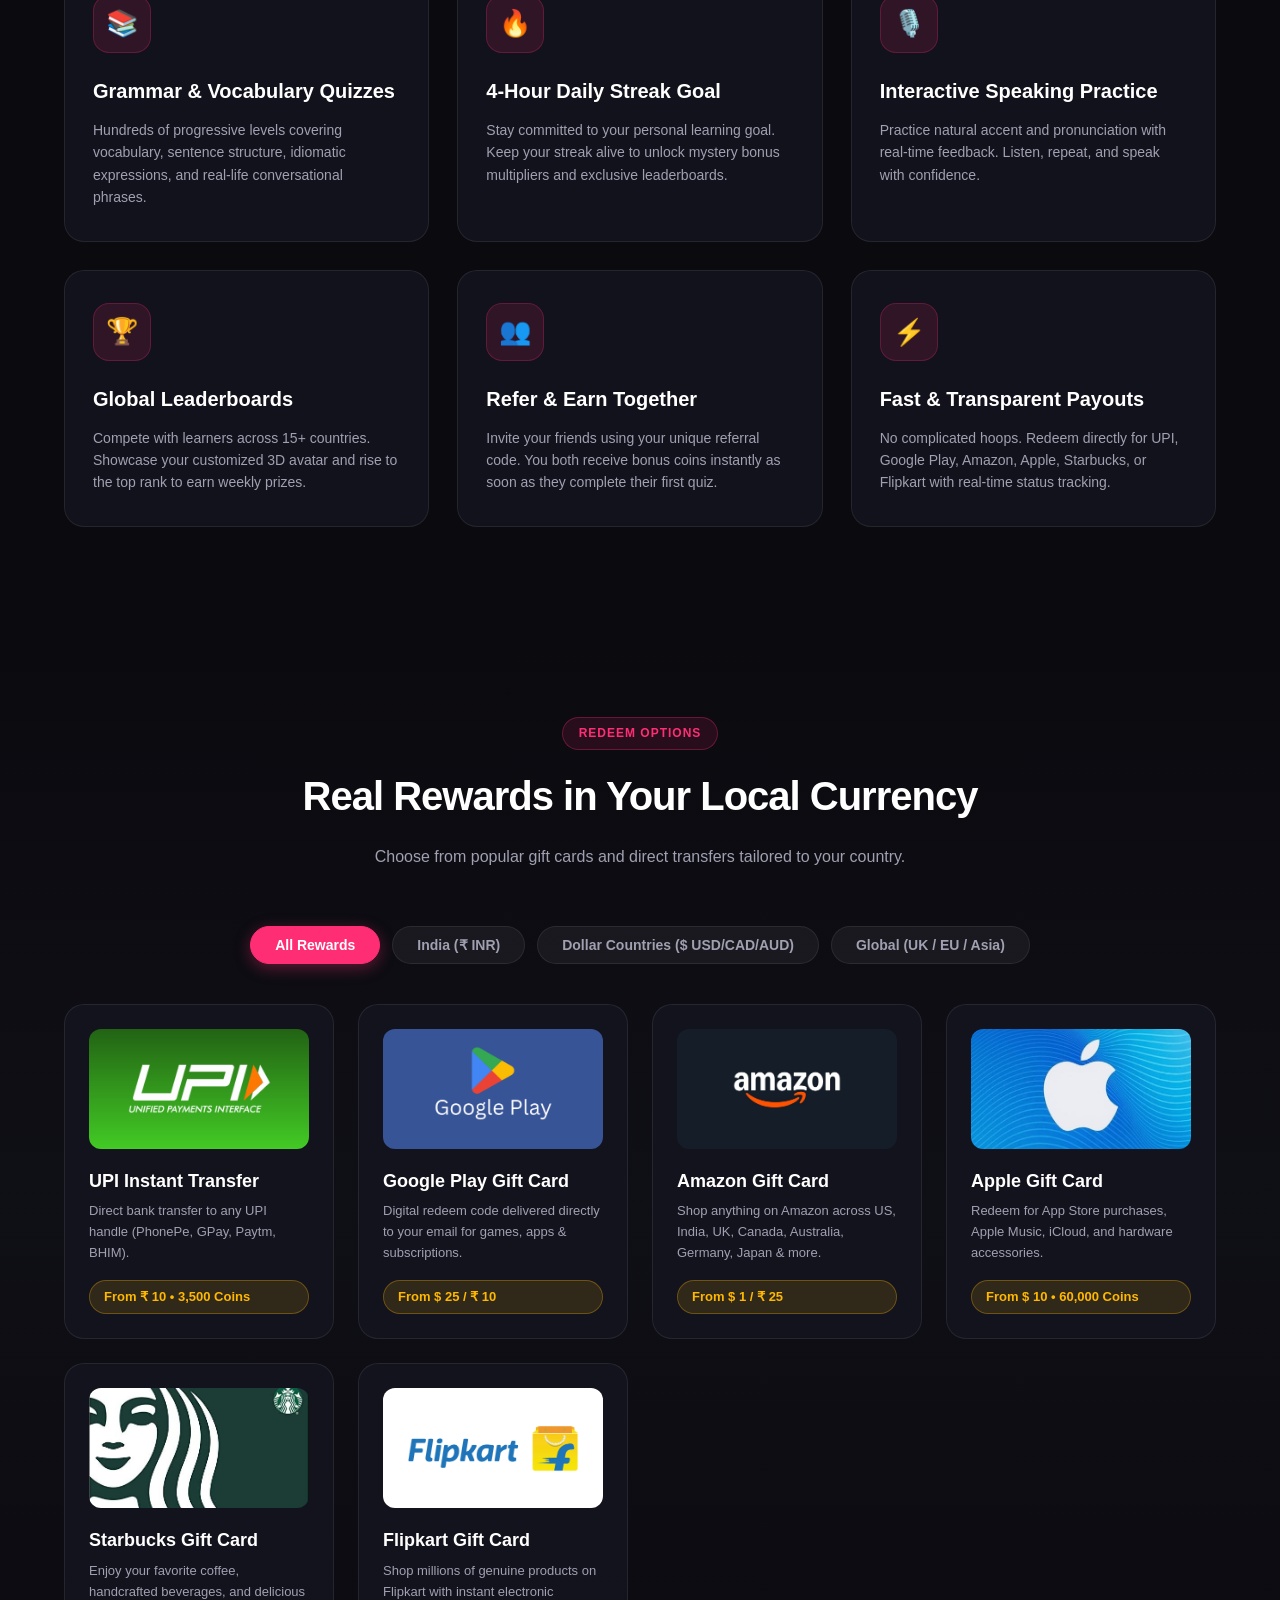
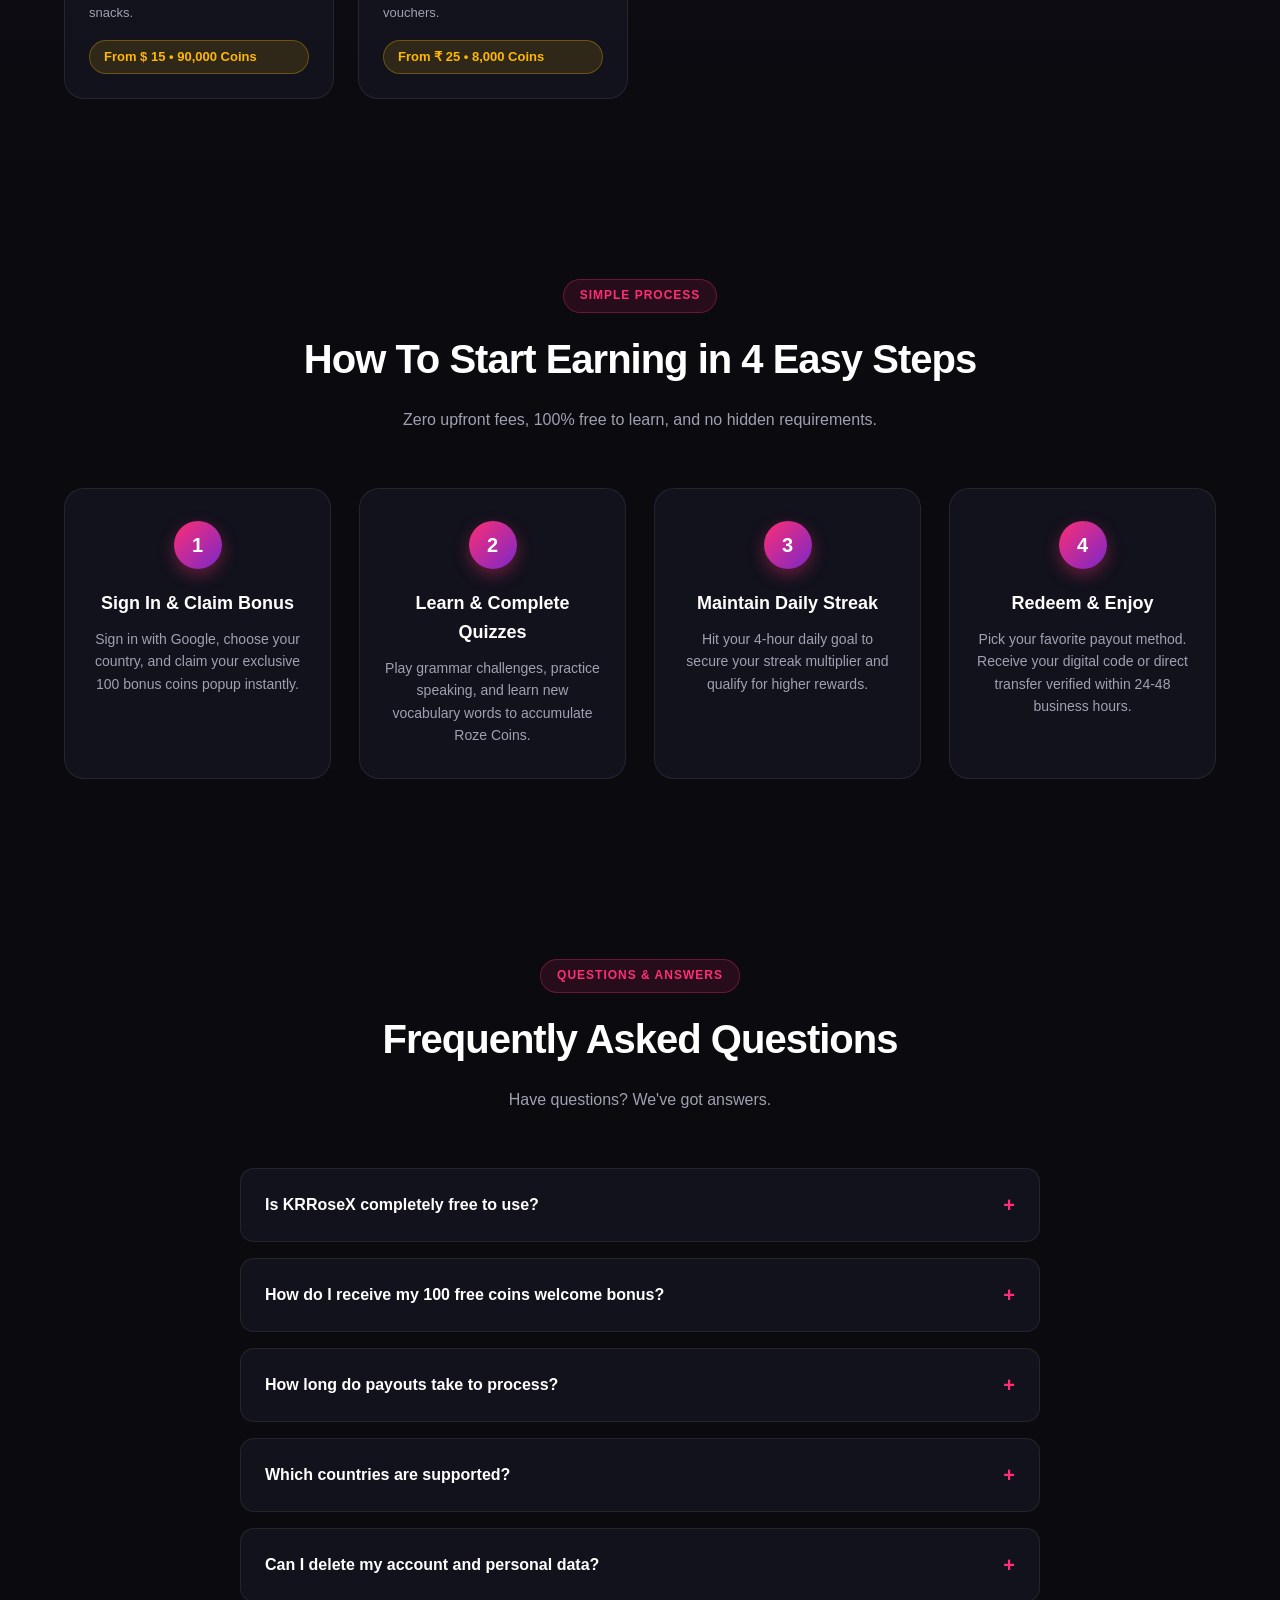
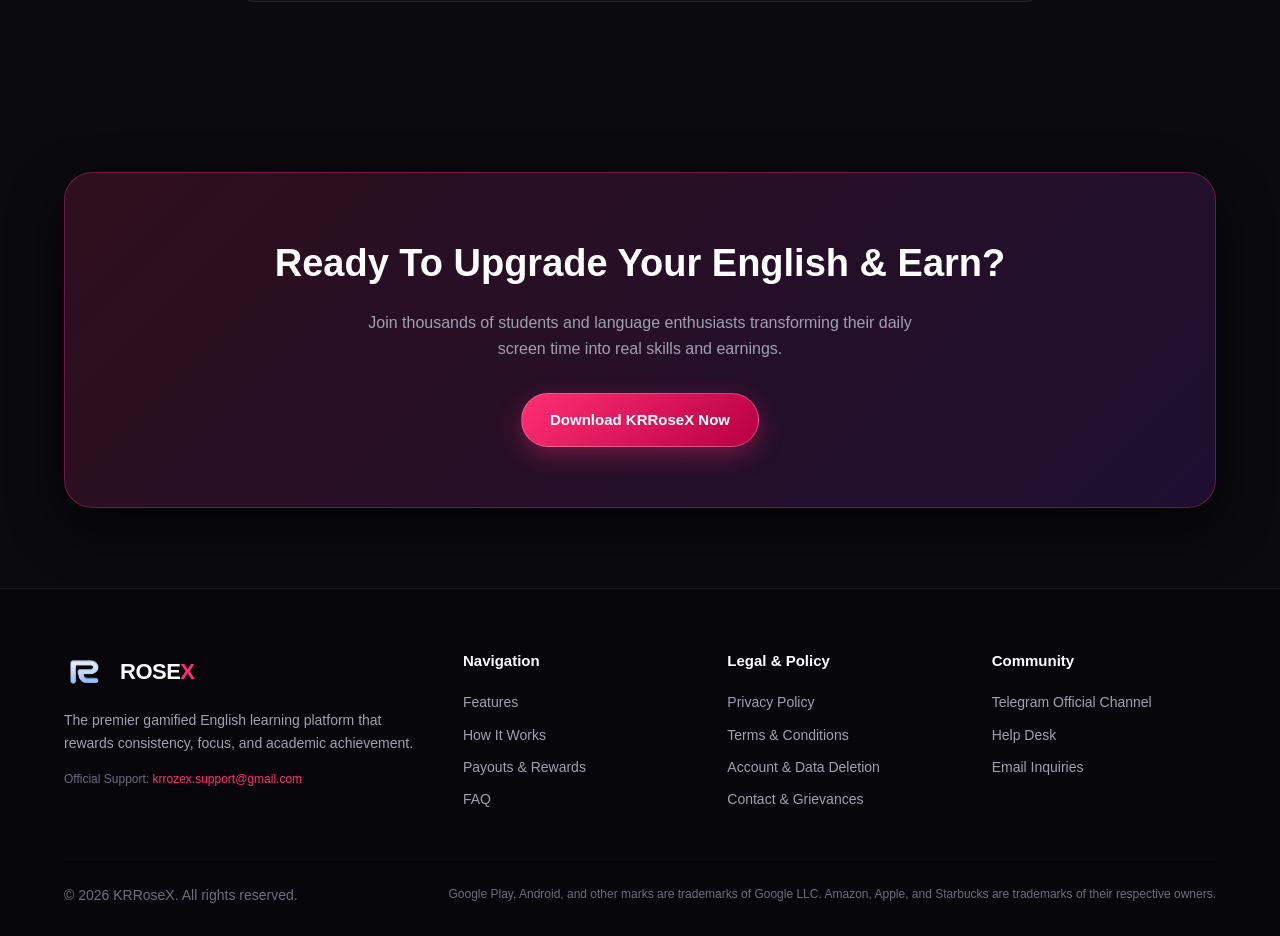
==== commit 64b11400: "Update index.html" ====
--- a/krrosex-site/index.html
+++ b/krrosex-site/index.html
@@ -68,22 +68,7 @@
           </a>
         </div>
 
-        <div class="hero-stats">
-          <div class="stat-item">
-            <h3>50K+</h3>
-            <p>Active Learners</p>
-          </div>
-          <div class="stat-item">
-            <h3>100%</h3>
-            <p>Verified Payouts</p>
-          </div>
-          <div class="stat-item">
-            <h3>15+</h3>
-            <p>Countries Supported</p>
-          </div>
-        </div>
-      </div>
-
+    
       <!-- App Preview Graphic -->
       <div class="hero-phone-wrap">
         <div class="phone-card">
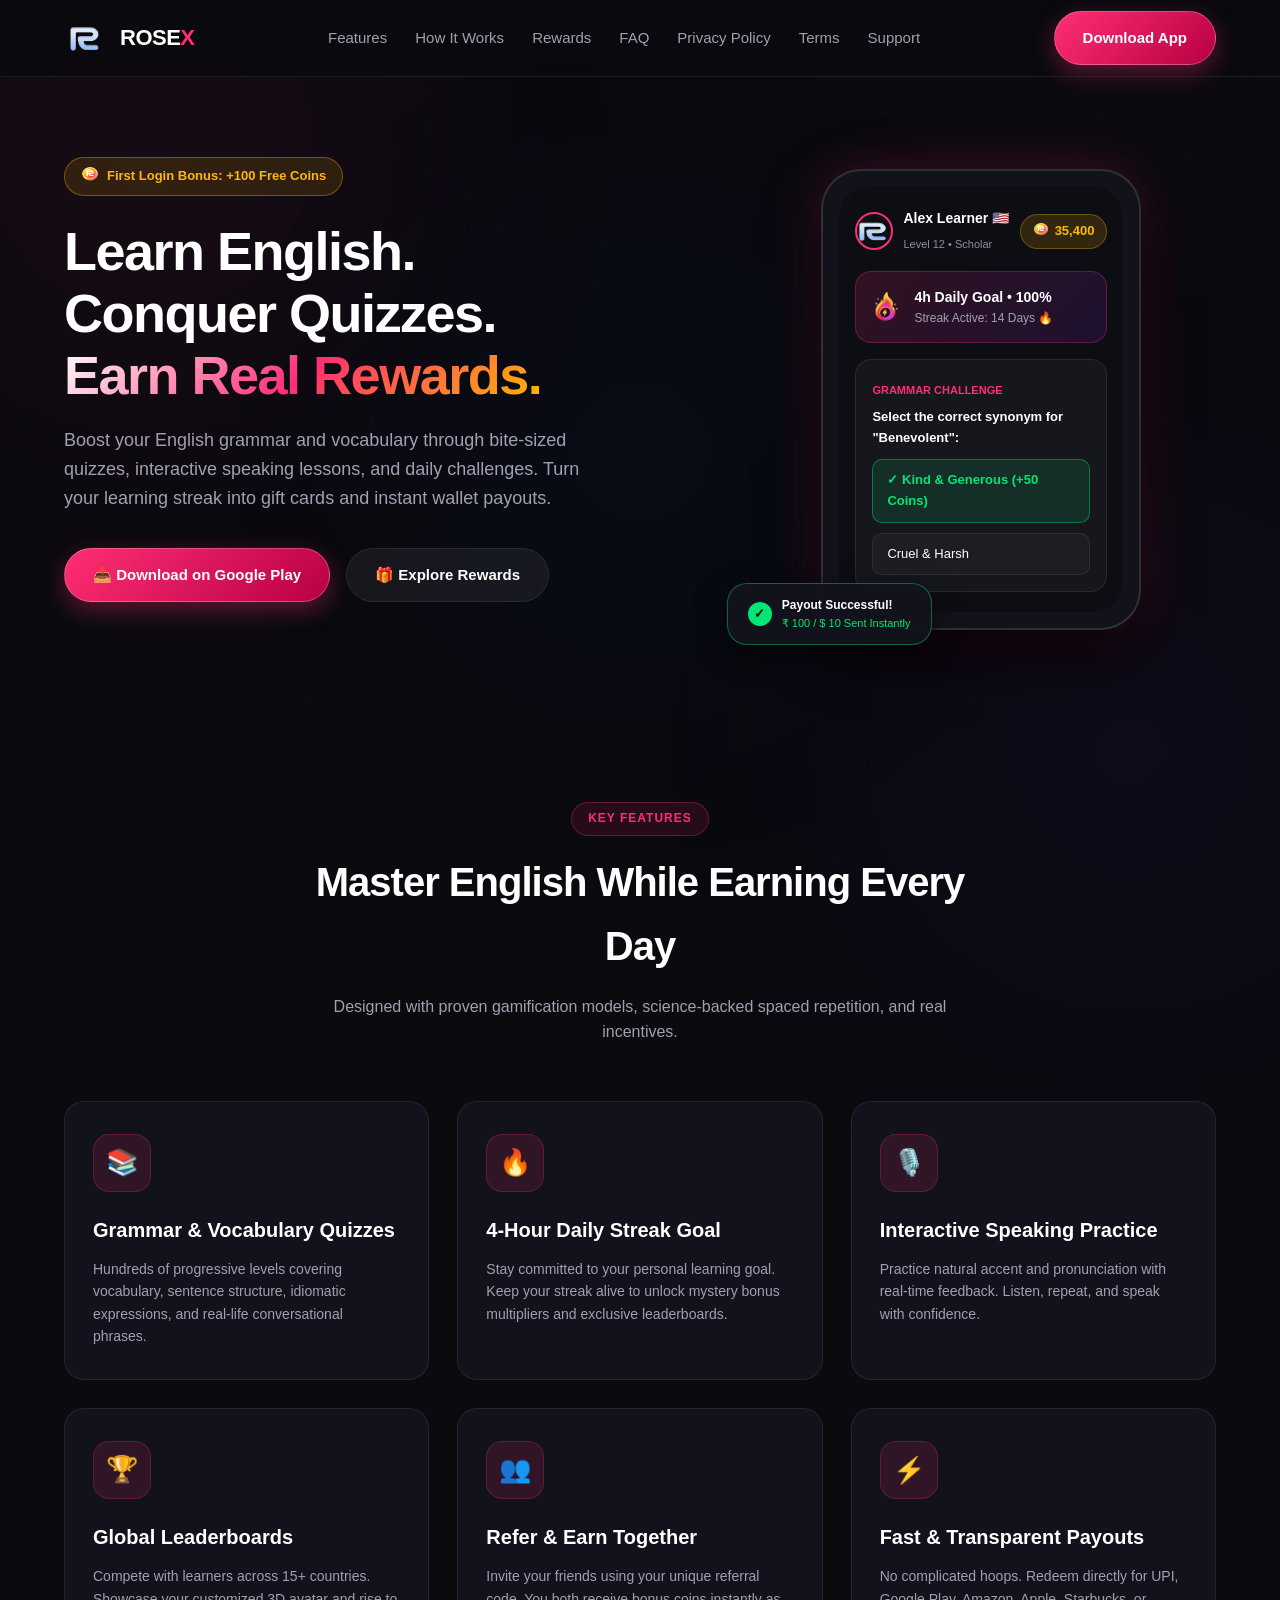
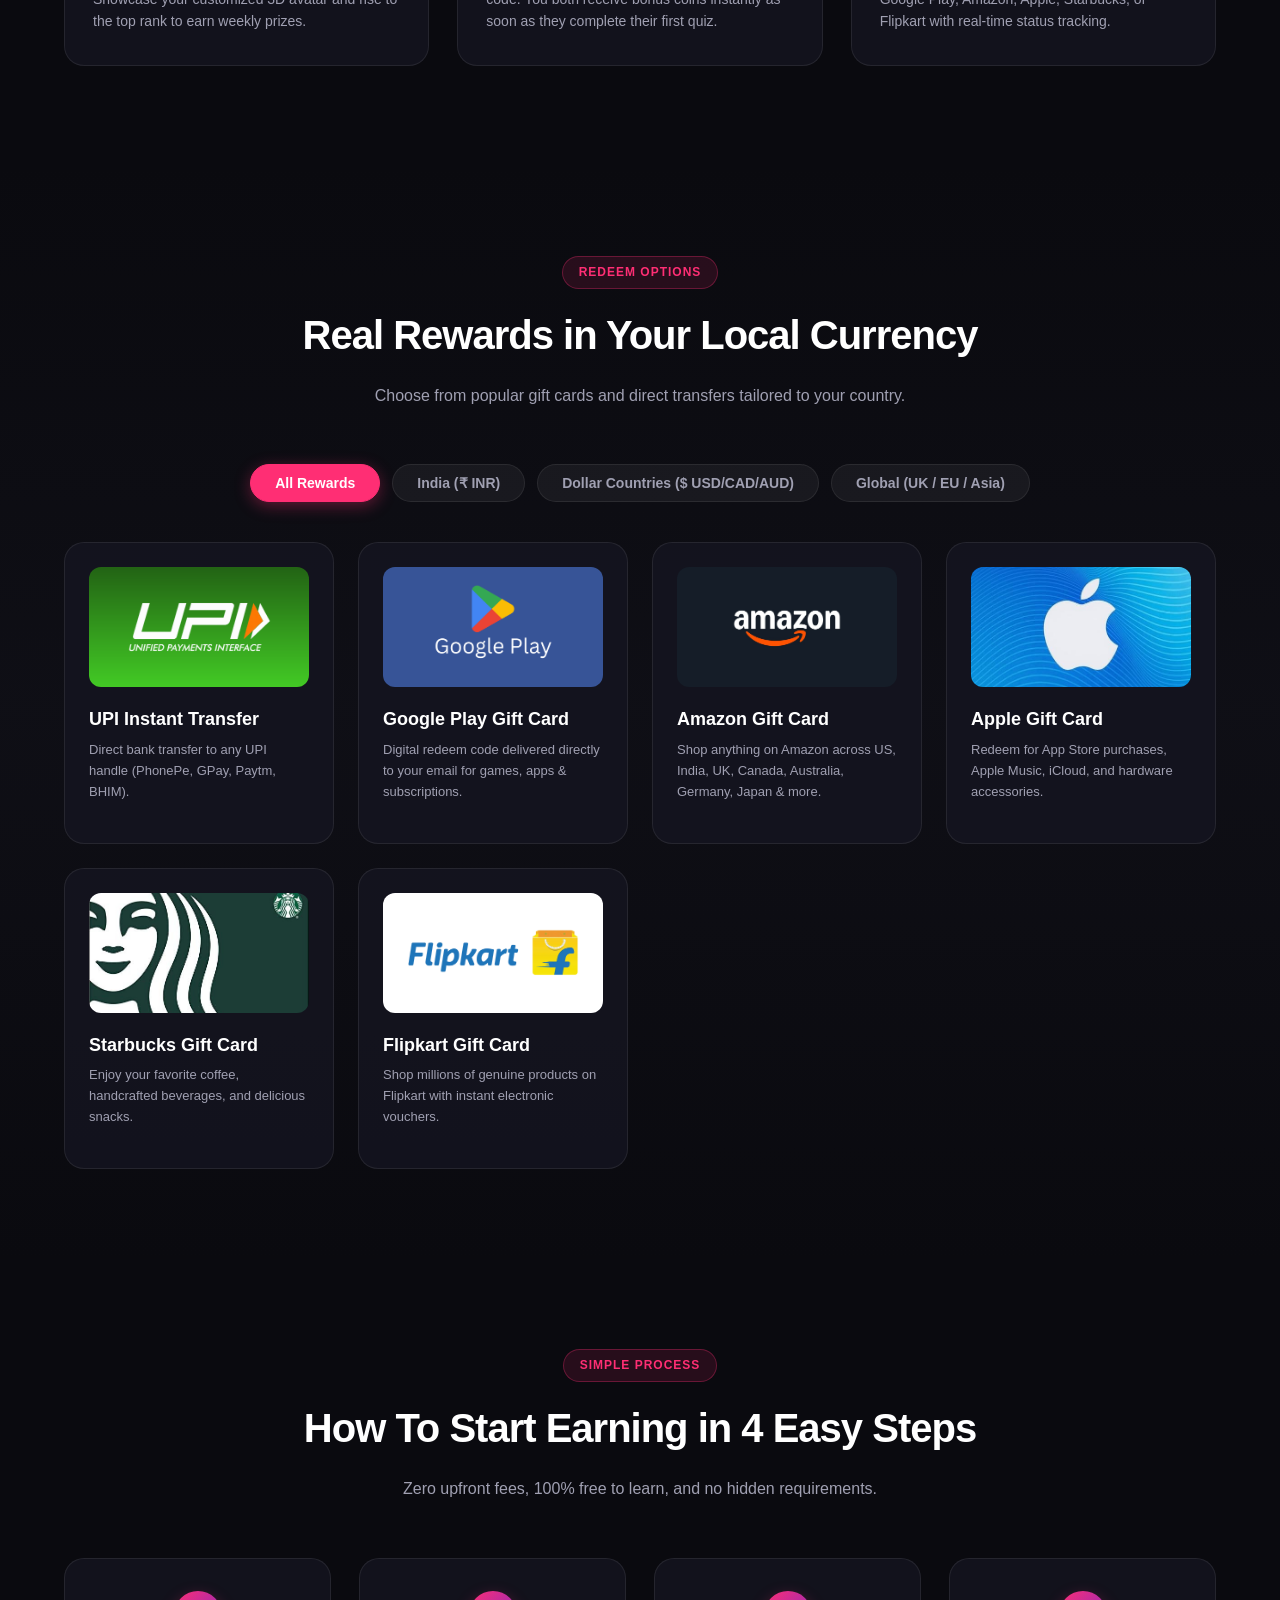
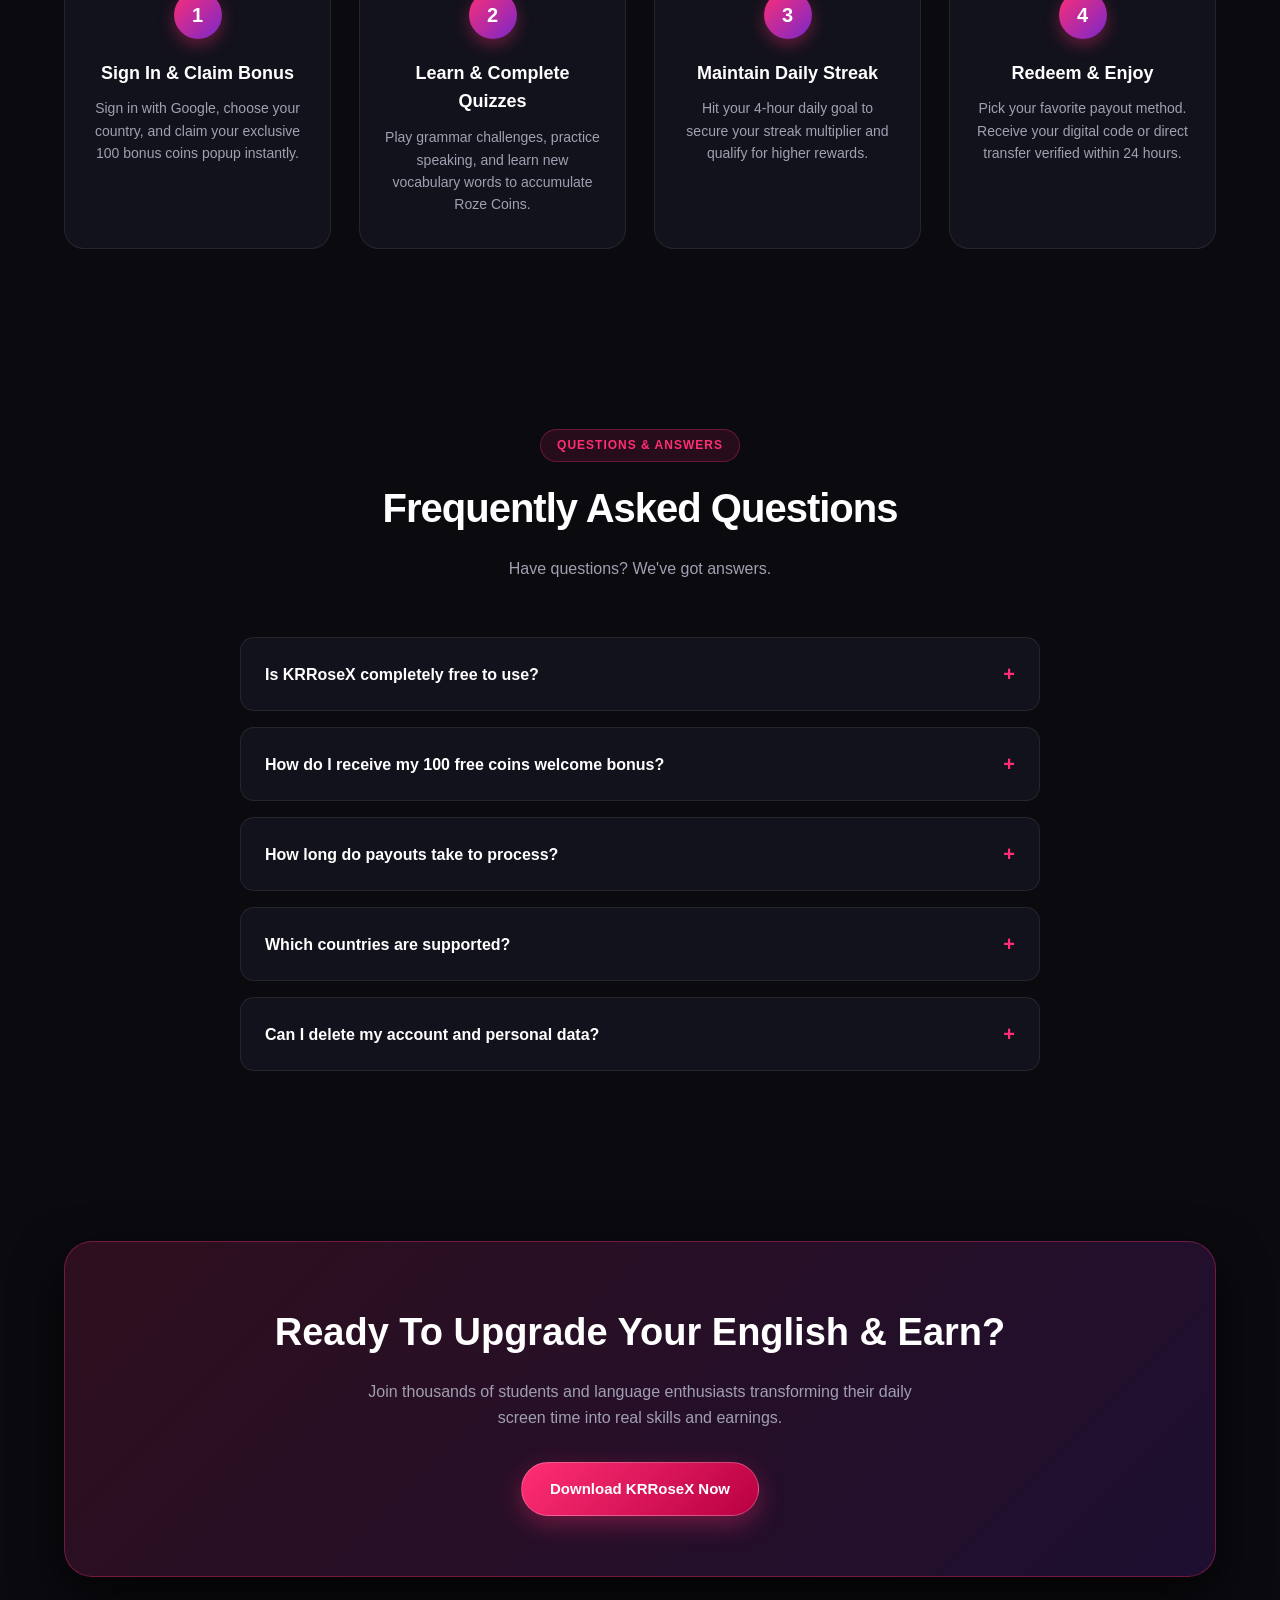
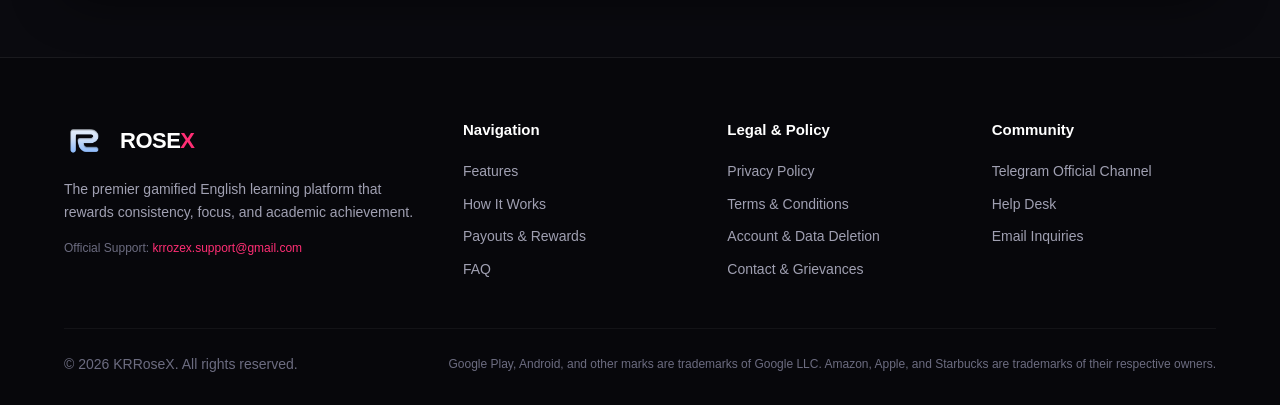
==== commit 071640e1: "Update index.html" ====
--- a/krrosex-site/index.html
+++ b/krrosex-site/index.html
@@ -67,8 +67,8 @@
             <span>🎁 Explore Rewards</span>
           </a>
         </div>
-
-    
+      </div>
+
       <!-- App Preview Graphic -->
       <div class="hero-phone-wrap">
         <div class="phone-card">
@@ -188,7 +188,6 @@
           </div>
           <h3 class="reward-name">UPI Instant Transfer</h3>
           <p class="reward-desc">Direct bank transfer to any UPI handle (PhonePe, GPay, Paytm, BHIM).</p>
-          <div class="reward-badge">From ₹ 10 • 3,500 Coins</div>
         </div>
 
         <!-- Google Play Store -->
@@ -198,7 +197,6 @@
           </div>
           <h3 class="reward-name">Google Play Gift Card</h3>
           <p class="reward-desc">Digital redeem code delivered directly to your email for games, apps &amp; subscriptions.</p>
-          <div class="reward-badge">From $ 25 / ₹ 10</div>
         </div>
 
         <!-- Amazon Gift Card -->
@@ -208,7 +206,6 @@
           </div>
           <h3 class="reward-name">Amazon Gift Card</h3>
           <p class="reward-desc">Shop anything on Amazon across US, India, UK, Canada, Australia, Germany, Japan &amp; more.</p>
-          <div class="reward-badge">From $ 1 / ₹ 25</div>
         </div>
 
         <!-- Apple Gift Card -->
@@ -218,7 +215,6 @@
           </div>
           <h3 class="reward-name">Apple Gift Card</h3>
           <p class="reward-desc">Redeem for App Store purchases, Apple Music, iCloud, and hardware accessories.</p>
-          <div class="reward-badge">From $ 10 • 60,000 Coins</div>
         </div>
 
         <!-- Starbucks Gift Card -->
@@ -228,7 +224,6 @@
           </div>
           <h3 class="reward-name">Starbucks Gift Card</h3>
           <p class="reward-desc">Enjoy your favorite coffee, handcrafted beverages, and delicious snacks.</p>
-          <div class="reward-badge">From $ 15 • 90,000 Coins</div>
         </div>
 
         <!-- Flipkart Gift Card -->
@@ -238,7 +233,6 @@
           </div>
           <h3 class="reward-name">Flipkart Gift Card</h3>
           <p class="reward-desc">Shop millions of genuine products on Flipkart with instant electronic vouchers.</p>
-          <div class="reward-badge">From ₹ 25 • 8,000 Coins</div>
         </div>
       </div>
     </div>
@@ -275,7 +269,7 @@
         <div class="step-card">
           <div class="step-number">4</div>
           <h3 class="step-title">Redeem &amp; Enjoy</h3>
-          <p class="step-desc">Pick your favorite payout method. Receive your digital code or direct transfer verified within 24-48 business hours.</p>
+          <p class="step-desc">Pick your favorite payout method. Receive your digital code or direct transfer verified within 24 hours.</p>
         </div>
       </div>
     </div>
@@ -317,7 +311,7 @@
             <span class="faq-toggle-icon">+</span>
           </div>
           <div class="faq-answer">
-            To prevent fraud and maintain platform integrity, payout requests are verified by our team and credited within 24 to 48 business hours. You will receive an instant "Payout Successful" celebration popup in the app the moment it is approved!
+            To prevent fraud and maintain platform integrity, payout requests are verified by our team and credited within 24 hours. You will receive an instant "Payout Successful" celebration popup in the app the moment it is approved!
           </div>
         </div>
 
@@ -368,7 +362,7 @@
             The premier gamified English learning platform that rewards consistency, focus, and academic achievement.
           </p>
           <p style="font-size: 12px; color: var(--text-muted);">
-            Official Support: <a href="mailto:support@krrosex.com" style="color: var(--primary); text-decoration: none;">krrozex.support@gmail.com</a>
+            Official Support: <a href="mailto:krrozex.support@gmail.com" style="color: var(--primary); text-decoration: none;">krrozex.support@gmail.com</a>
           </p>
         </div>
 
@@ -397,7 +391,7 @@
           <ul>
             <li><a href="https://t.me/rosexlearnearn" target="_blank" rel="noopener">Telegram Official Channel</a></li>
             <li><a href="contact.html">Help Desk</a></li>
-            <li><a href="krrozex.support@gmail.com">Email Inquiries</a></li>
+            <li><a href="mailto:krrozex.support@gmail.com">Email Inquiries</a></li>
           </ul>
         </div>
       </div>
@@ -413,6 +407,6 @@
     </div>
   </footer>
 
-  <script src="script.js"></script>
+  <script src="script.js"></script> 
 </body>
 </html>
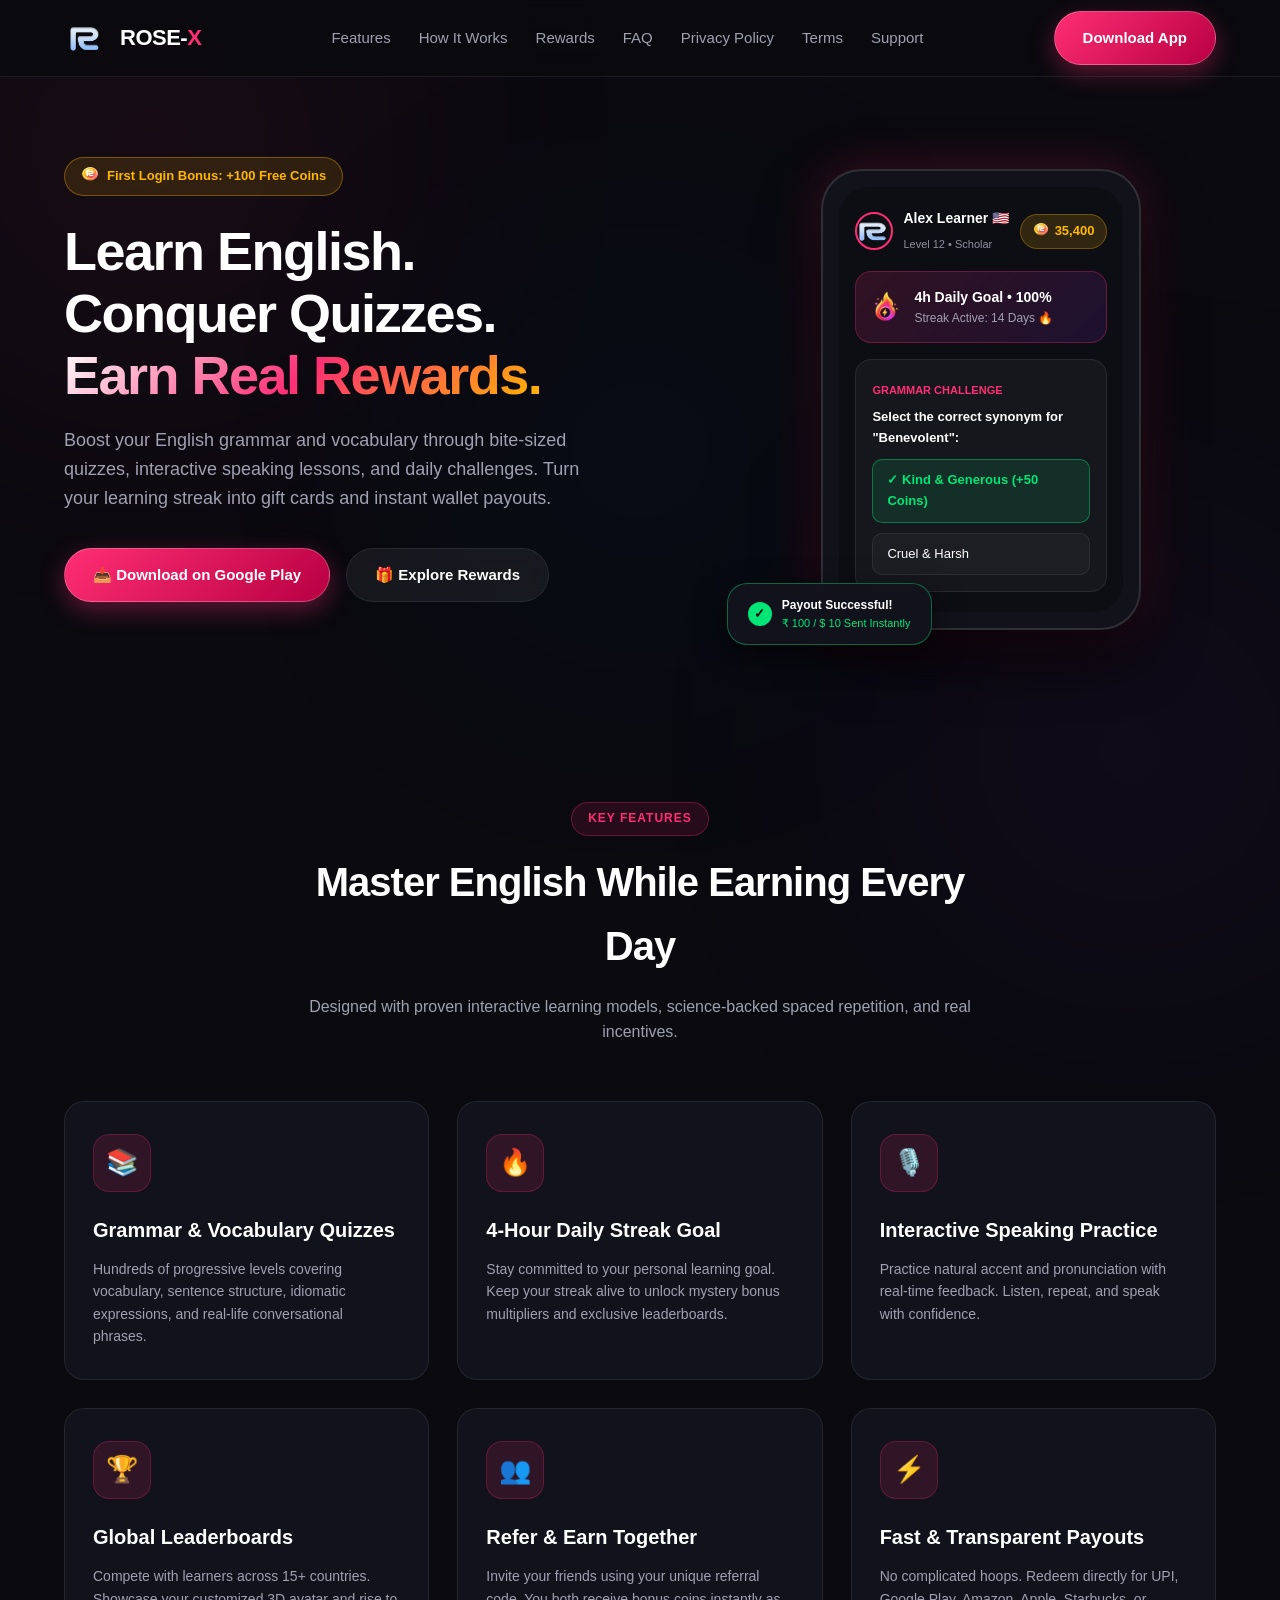
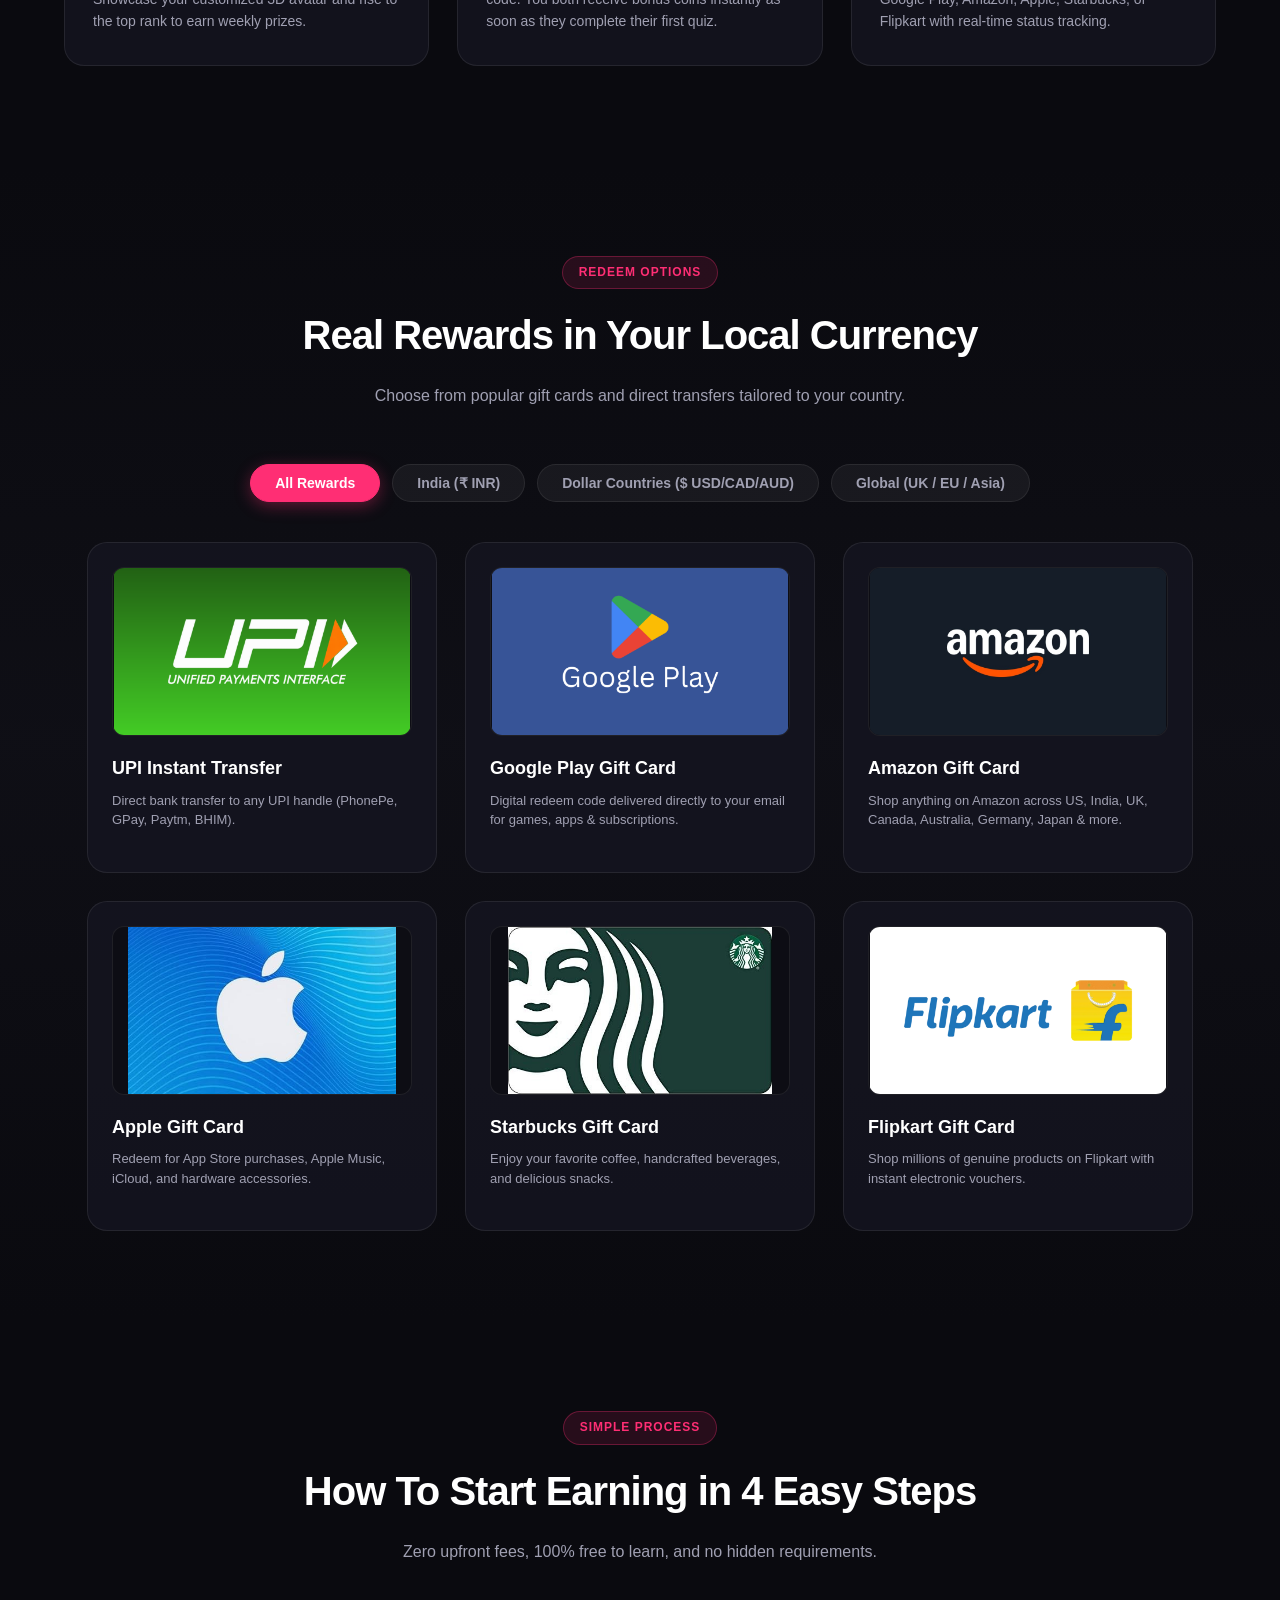
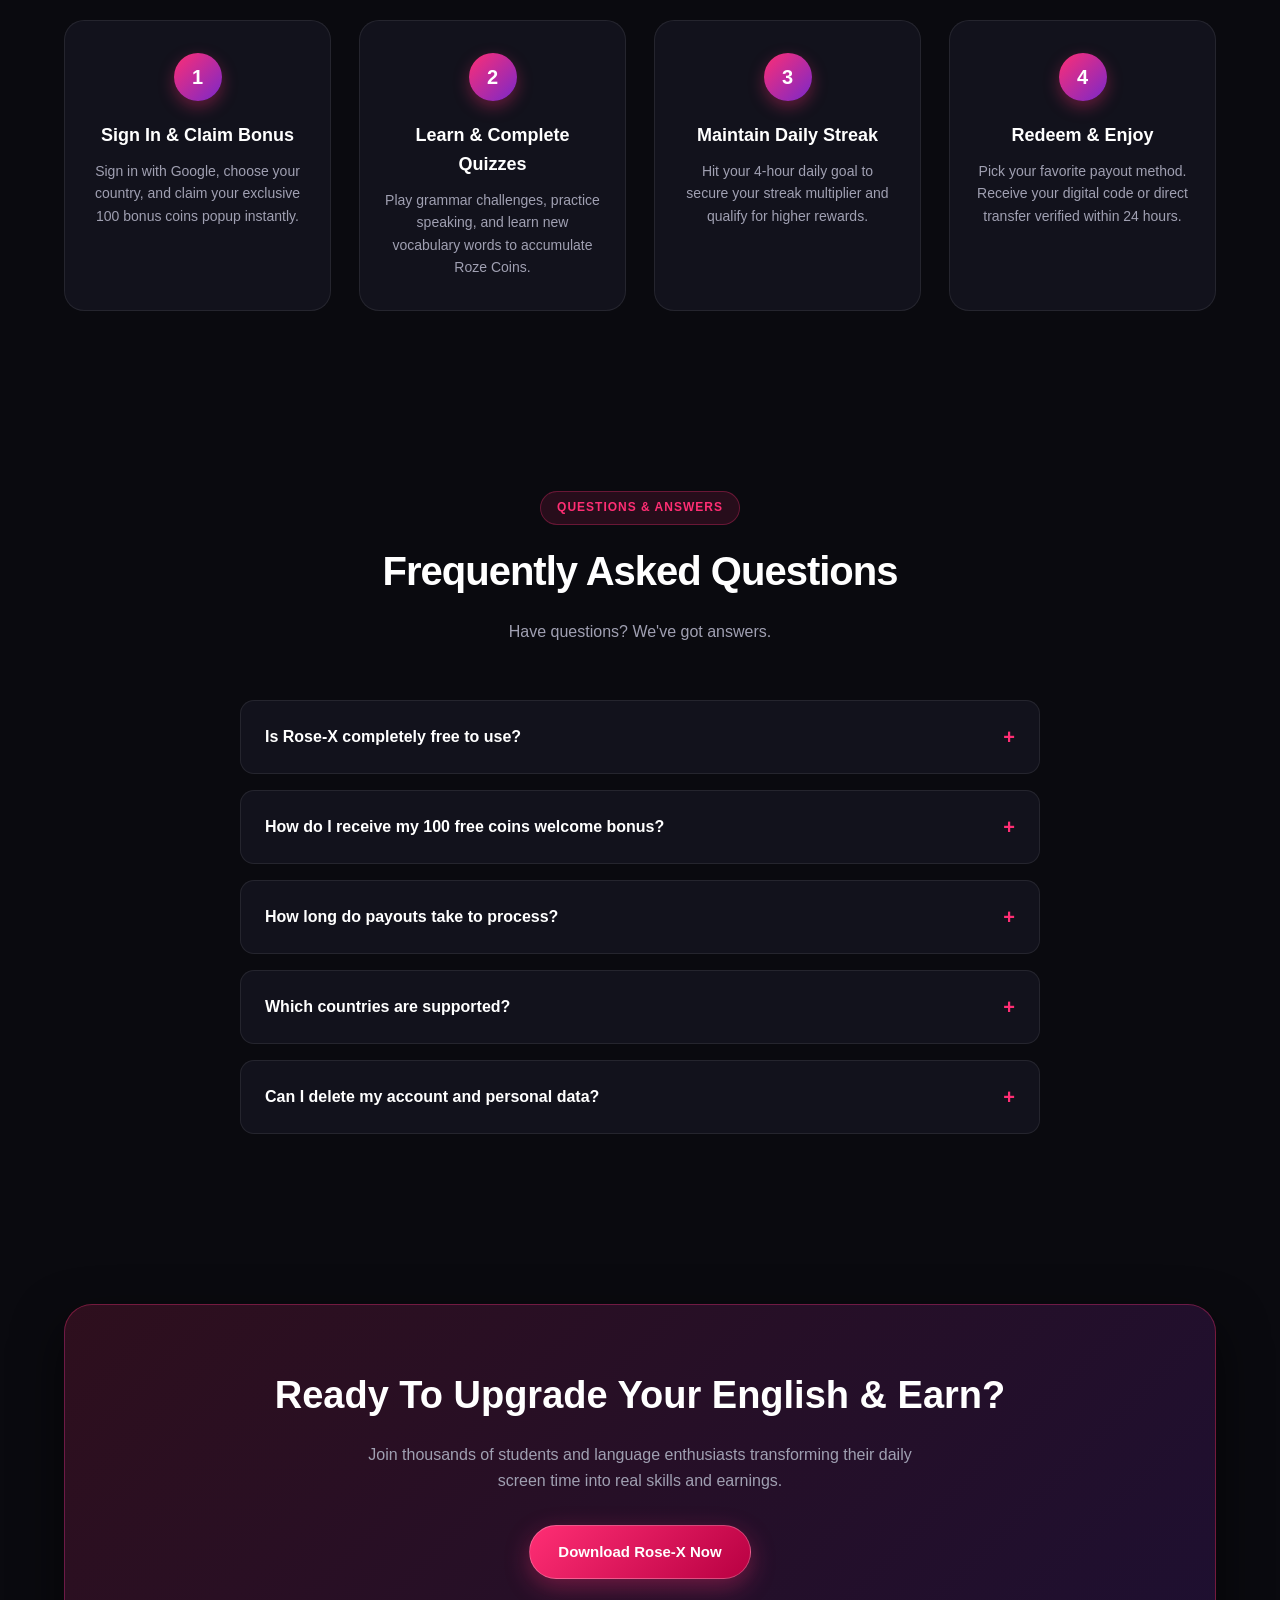
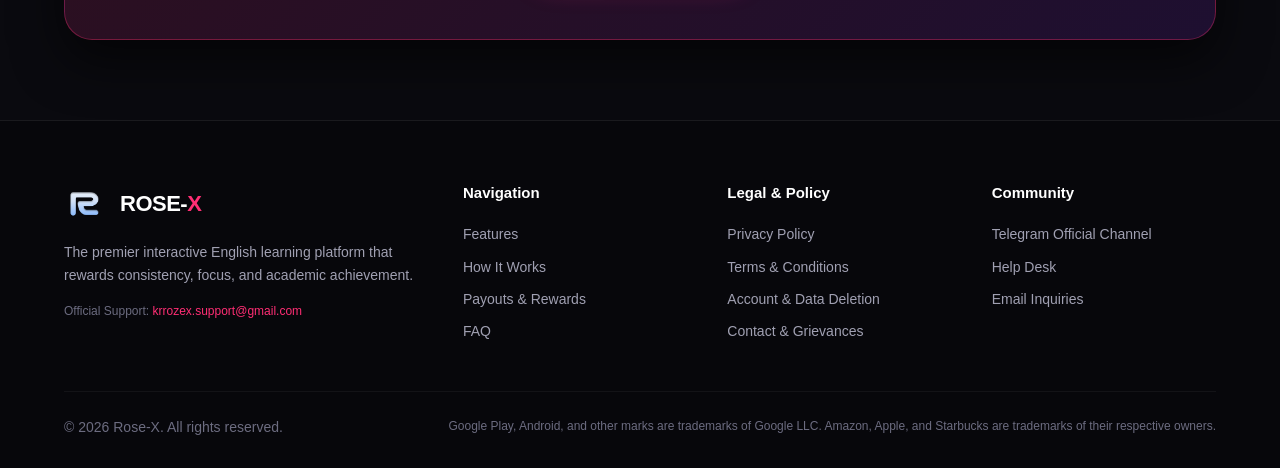
==== commit d1db9fe0: "Add files via upload" ====
--- a/krrosex-site/index.html
+++ b/krrosex-site/index.html
@@ -1,412 +1,412 @@
-<!DOCTYPE html>
-<html lang="en">
-<head>
-  <meta charset="UTF-8">
-  <meta name="viewport" content="width=device-width, initial-scale=1.0">
-  <title>KRRoseX - Learn English, Complete Challenges &amp; Earn Real Rewards</title>
-  <meta name="description" content="Master English grammar, expand vocabulary, conquer daily speaking challenges, maintain streaks, and redeem genuine gift cards and payouts globally with KRRoseX.">
-  <link rel="stylesheet" href="style.css">
-  <link rel="icon" type="image/png" href="assets/logo.png">
-</head>
-<body>
-
-  <!-- Background Ambient Glows -->
-  <div class="ambient-glow glow-top-left"></div>
-  <div class="ambient-glow glow-bottom-right"></div>
-  <div class="ambient-glow glow-center"></div>
-
-  <!-- Navbar -->
-  <nav class="navbar">
-    <div class="container nav-container">
-      <a href="index.html" class="logo-wrapper">
-        <img src="assets/logo.png" alt="KRRoseX Logo" class="logo-img">
-        <span class="logo-text">ROSE<span>X</span></span>
-      </a>
-
-      <ul class="nav-links" id="navLinks">
-        <li><a href="#features">Features</a></li>
-        <li><a href="#how-it-works">How It Works</a></li>
-        <li><a href="#rewards">Rewards</a></li>
-        <li><a href="#faq">FAQ</a></li>
-        <li><a href="privacy-policy.html">Privacy Policy</a></li>
-        <li><a href="terms.html">Terms</a></li>
-        <li><a href="contact.html">Support</a></li>
-      </ul>
-
-      <div class="nav-cta">
-        <a href="#download" class="btn-primary">Download App</a>
-        <button class="mobile-toggle" id="mobileToggle" aria-label="Toggle Navigation">☰</button>
-      </div>
-    </div>
-  </nav>
-
-  <!-- Hero Section -->
-  <section class="hero">
-    <div class="container hero-grid">
-      <div class="hero-content">
-        <div class="hero-badge">
-          <img src="assets/roze_coin.png" alt="Coin Icon">
-          <span>First Login Bonus: +100 Free Coins</span>
-        </div>
-
-        <h1 class="hero-title">
-          Learn English.<br>
-          Conquer Quizzes.<br>
-          <span class="gradient-text">Earn Real Rewards.</span>
-        </h1>
-
-        <p class="hero-desc">
-          Boost your English grammar and vocabulary through bite-sized quizzes, interactive speaking lessons, and daily challenges. Turn your learning streak into gift cards and instant wallet payouts.
-        </p>
-
-        <div class="hero-cta" id="download">
-          <a href="#" class="btn-primary">
-            <span>📥 Download on Google Play</span>
-          </a>
-          <a href="#rewards" class="btn-secondary">
-            <span>🎁 Explore Rewards</span>
-          </a>
-        </div>
-      </div>
-
-      <!-- App Preview Graphic -->
-      <div class="hero-phone-wrap">
-        <div class="phone-card">
-          <div class="phone-screen">
-            <div class="phone-header">
-              <div class="phone-user">
-                <img src="assets/logo.png" alt="User Profile" class="phone-avatar">
-                <div>
-                  <div class="phone-username">Alex Learner 🇺🇸</div>
-                  <small style="color: #8E8EA0; font-size: 11px;">Level 12 • Scholar</small>
-                </div>
-              </div>
-              <div class="phone-wallet-pill">
-                <img src="assets/roze_coin.png" alt="Coin">
-                <span>35,400</span>
-              </div>
-            </div>
-
-            <div class="phone-streak-banner">
-              <img src="assets/fire_ic.png" alt="Fire Icon">
-              <div>
-                <div style="font-weight: 700; font-size: 14px;">4h Daily Goal • 100%</div>
-                <div style="color: #A0A0B2; font-size: 12px;">Streak Active: 14 Days 🔥</div>
-              </div>
-            </div>
-
-            <div class="phone-quiz-card">
-              <span style="font-size: 11px; color: var(--primary); font-weight: 700; text-transform: uppercase;">Grammar Challenge</span>
-              <p style="font-size: 13px; font-weight: 600; margin-top: 6px;">Select the correct synonym for "Benevolent":</p>
-              <div class="quiz-option correct">✓ Kind &amp; Generous (+50 Coins)</div>
-              <div class="quiz-option">Cruel &amp; Harsh</div>
-            </div>
-          </div>
-        </div>
-
-        <div class="floating-reward">
-          <div class="check-icon">✓</div>
-          <div>
-            <div style="font-size: 12px; font-weight: 700; color: #FFF;">Payout Successful!</div>
-            <div style="font-size: 11px; color: var(--accent-green);">₹ 100 / $ 10 Sent Instantly</div>
-          </div>
-        </div>
-      </div>
-    </div>
-  </section>
-
-  <!-- Features Section -->
-  <section class="features-section" id="features">
-    <div class="container">
-      <div class="section-header">
-        <span class="section-tag">Key Features</span>
-        <h2 class="section-title">Master English While Earning Every Day</h2>
-        <p class="section-desc">Designed with proven gamification models, science-backed spaced repetition, and real incentives.</p>
-      </div>
-
-      <div class="features-grid">
-        <div class="feature-card">
-          <div class="feature-icon-wrap">📚</div>
-          <h3 class="feature-title">Grammar &amp; Vocabulary Quizzes</h3>
-          <p class="feature-desc">Hundreds of progressive levels covering vocabulary, sentence structure, idiomatic expressions, and real-life conversational phrases.</p>
-        </div>
-
-        <div class="feature-card">
-          <div class="feature-icon-wrap">🔥</div>
-          <h3 class="feature-title">4-Hour Daily Streak Goal</h3>
-          <p class="feature-desc">Stay committed to your personal learning goal. Keep your streak alive to unlock mystery bonus multipliers and exclusive leaderboards.</p>
-        </div>
-
-        <div class="feature-card">
-          <div class="feature-icon-wrap">🎙️</div>
-          <h3 class="feature-title">Interactive Speaking Practice</h3>
-          <p class="feature-desc">Practice natural accent and pronunciation with real-time feedback. Listen, repeat, and speak with confidence.</p>
-        </div>
-
-        <div class="feature-card">
-          <div class="feature-icon-wrap">🏆</div>
-          <h3 class="feature-title">Global Leaderboards</h3>
-          <p class="feature-desc">Compete with learners across 15+ countries. Showcase your customized 3D avatar and rise to the top rank to earn weekly prizes.</p>
-        </div>
-
-        <div class="feature-card">
-          <div class="feature-icon-wrap">👥</div>
-          <h3 class="feature-title">Refer &amp; Earn Together</h3>
-          <p class="feature-desc">Invite your friends using your unique referral code. You both receive bonus coins instantly as soon as they complete their first quiz.</p>
-        </div>
-
-        <div class="feature-card">
-          <div class="feature-icon-wrap">⚡</div>
-          <h3 class="feature-title">Fast &amp; Transparent Payouts</h3>
-          <p class="feature-desc">No complicated hoops. Redeem directly for UPI, Google Play, Amazon, Apple, Starbucks, or Flipkart with real-time status tracking.</p>
-        </div>
-      </div>
-    </div>
-  </section>
-
-  <!-- Rewards Showcase -->
-  <section class="rewards-section" id="rewards">
-    <div class="container">
-      <div class="section-header">
-        <span class="section-tag">Redeem Options</span>
-        <h2 class="section-title">Real Rewards in Your Local Currency</h2>
-        <p class="section-desc">Choose from popular gift cards and direct transfers tailored to your country.</p>
-      </div>
-
-      <div class="rewards-tabs">
-        <button class="tab-btn active" data-country="all">All Rewards</button>
-        <button class="tab-btn" data-country="india">India (₹ INR)</button>
-        <button class="tab-btn" data-country="dollar">Dollar Countries ($ USD/CAD/AUD)</button>
-        <button class="tab-btn" data-country="international">Global (UK / EU / Asia)</button>
-      </div>
-
-      <div class="rewards-grid">
-        <!-- UPI (India) -->
-        <div class="reward-card" data-region="india">
-          <div class="reward-logo-wrap">
-            <img src="assets/payout_upi.png" alt="UPI Instant Transfer">
-          </div>
-          <h3 class="reward-name">UPI Instant Transfer</h3>
-          <p class="reward-desc">Direct bank transfer to any UPI handle (PhonePe, GPay, Paytm, BHIM).</p>
-        </div>
-
-        <!-- Google Play Store -->
-        <div class="reward-card" data-region="all">
-          <div class="reward-logo-wrap">
-            <img src="assets/payout_google_play.png" alt="Google Play Gift Card">
-          </div>
-          <h3 class="reward-name">Google Play Gift Card</h3>
-          <p class="reward-desc">Digital redeem code delivered directly to your email for games, apps &amp; subscriptions.</p>
-        </div>
-
-        <!-- Amazon Gift Card -->
-        <div class="reward-card" data-region="all">
-          <div class="reward-logo-wrap">
-            <img src="assets/payout_amazon.png" alt="Amazon Gift Card">
-          </div>
-          <h3 class="reward-name">Amazon Gift Card</h3>
-          <p class="reward-desc">Shop anything on Amazon across US, India, UK, Canada, Australia, Germany, Japan &amp; more.</p>
-        </div>
-
-        <!-- Apple Gift Card -->
-        <div class="reward-card" data-region="dollar">
-          <div class="reward-logo-wrap">
-            <img src="assets/payout_apple.png" alt="Apple Gift Card">
-          </div>
-          <h3 class="reward-name">Apple Gift Card</h3>
-          <p class="reward-desc">Redeem for App Store purchases, Apple Music, iCloud, and hardware accessories.</p>
-        </div>
-
-        <!-- Starbucks Gift Card -->
-        <div class="reward-card" data-region="dollar">
-          <div class="reward-logo-wrap">
-            <img src="assets/payout_starbucks.png" alt="Starbucks Gift Card">
-          </div>
-          <h3 class="reward-name">Starbucks Gift Card</h3>
-          <p class="reward-desc">Enjoy your favorite coffee, handcrafted beverages, and delicious snacks.</p>
-        </div>
-
-        <!-- Flipkart Gift Card -->
-        <div class="reward-card" data-region="india">
-          <div class="reward-logo-wrap">
-            <img src="assets/payout_flipkart.png" alt="Flipkart Gift Card">
-          </div>
-          <h3 class="reward-name">Flipkart Gift Card</h3>
-          <p class="reward-desc">Shop millions of genuine products on Flipkart with instant electronic vouchers.</p>
-        </div>
-      </div>
-    </div>
-  </section>
-
-  <!-- How It Works Steps -->
-  <section class="how-section" id="how-it-works">
-    <div class="container">
-      <div class="section-header">
-        <span class="section-tag">Simple Process</span>
-        <h2 class="section-title">How To Start Earning in 4 Easy Steps</h2>
-        <p class="section-desc">Zero upfront fees, 100% free to learn, and no hidden requirements.</p>
-      </div>
-
-      <div class="steps-grid">
-        <div class="step-card">
-          <div class="step-number">1</div>
-          <h3 class="step-title">Sign In &amp; Claim Bonus</h3>
-          <p class="step-desc">Sign in with Google, choose your country, and claim your exclusive 100 bonus coins popup instantly.</p>
-        </div>
-
-        <div class="step-card">
-          <div class="step-number">2</div>
-          <h3 class="step-title">Learn &amp; Complete Quizzes</h3>
-          <p class="step-desc">Play grammar challenges, practice speaking, and learn new vocabulary words to accumulate Roze Coins.</p>
-        </div>
-
-        <div class="step-card">
-          <div class="step-number">3</div>
-          <h3 class="step-title">Maintain Daily Streak</h3>
-          <p class="step-desc">Hit your 4-hour daily goal to secure your streak multiplier and qualify for higher rewards.</p>
-        </div>
-
-        <div class="step-card">
-          <div class="step-number">4</div>
-          <h3 class="step-title">Redeem &amp; Enjoy</h3>
-          <p class="step-desc">Pick your favorite payout method. Receive your digital code or direct transfer verified within 24 hours.</p>
-        </div>
-      </div>
-    </div>
-  </section>
-
-  <!-- FAQ Section -->
-  <section class="faq-section" id="faq">
-    <div class="container">
-      <div class="section-header">
-        <span class="section-tag">Questions &amp; Answers</span>
-        <h2 class="section-title">Frequently Asked Questions</h2>
-        <p class="section-desc">Have questions? We've got answers.</p>
-      </div>
-
-      <div class="faq-list">
-        <div class="faq-item">
-          <div class="faq-question">
-            <span>Is KRRoseX completely free to use?</span>
-            <span class="faq-toggle-icon">+</span>
-          </div>
-          <div class="faq-answer">
-            Yes! KRRoseX is 100% free to download and use. We will never ask you for credit card details, deposits, or purchase fees to unlock learning modules or withdraw your rewards.
-          </div>
-        </div>
-
-        <div class="faq-item">
-          <div class="faq-question">
-            <span>How do I receive my 100 free coins welcome bonus?</span>
-            <span class="faq-toggle-icon">+</span>
-          </div>
-          <div class="faq-answer">
-            When you first open the app and sign in with Google, a "First Login Reward" modal pops up. Simply tap "Claim 100 Coins" to have them added directly to your wallet!
-          </div>
-        </div>
-
-        <div class="faq-item">
-          <div class="faq-question">
-            <span>How long do payouts take to process?</span>
-            <span class="faq-toggle-icon">+</span>
-          </div>
-          <div class="faq-answer">
-            To prevent fraud and maintain platform integrity, payout requests are verified by our team and credited within 24 hours. You will receive an instant "Payout Successful" celebration popup in the app the moment it is approved!
-          </div>
-        </div>
-
-        <div class="faq-item">
-          <div class="faq-question">
-            <span>Which countries are supported?</span>
-            <span class="faq-toggle-icon">+</span>
-          </div>
-          <div class="faq-answer">
-            We support learners worldwide! Dedicated currency tiers are provided for India (INR), the United States (USD), Canada (CAD), United Kingdom (GBP), Australia (AUD), European Union (EUR), Japan (JPY), South Korea (KRW), Taiwan (TWD), Singapore (SGD), UAE (AED), Switzerland (CHF), and many more.
-          </div>
-        </div>
-
-        <div class="faq-item">
-          <div class="faq-question">
-            <span>Can I delete my account and personal data?</span>
-            <span class="faq-toggle-icon">+</span>
-          </div>
-          <div class="faq-answer">
-            Yes, absolutely. We strictly honor your privacy rights under GDPR, CCPA, and Google Play policies. You can request complete account deletion directly in the app under Settings &gt; Delete Account, or through our <a href="delete-account.html" style="color: var(--primary);">Account Deletion Web Page</a>. All data is wiped within 7 business days.
-          </div>
-        </div>
-      </div>
-    </div>
-  </section>
-
-  <!-- CTA Banner -->
-  <section class="cta-banner">
-    <div class="container">
-      <div class="cta-box">
-        <h2 class="cta-title">Ready To Upgrade Your English &amp; Earn?</h2>
-        <p class="cta-desc">Join thousands of students and language enthusiasts transforming their daily screen time into real skills and earnings.</p>
-        <a href="#download" class="btn-primary">Download KRRoseX Now</a>
-      </div>
-    </div>
-  </section>
-
-  <!-- Footer -->
-  <footer class="footer">
-    <div class="container">
-      <div class="footer-grid">
-        <div class="footer-col">
-          <div class="logo-wrapper" style="margin-bottom: 16px;">
-            <img src="assets/logo.png" alt="KRRoseX Logo" class="logo-img">
-            <span class="logo-text">ROSE<span>X</span></span>
-          </div>
-          <p style="color: var(--text-secondary); margin-bottom: 16px; font-size: 14px; line-height: 1.6;">
-            The premier gamified English learning platform that rewards consistency, focus, and academic achievement.
-          </p>
-          <p style="font-size: 12px; color: var(--text-muted);">
-            Official Support: <a href="mailto:krrozex.support@gmail.com" style="color: var(--primary); text-decoration: none;">krrozex.support@gmail.com</a>
-          </p>
-        </div>
-
-        <div class="footer-col">
-          <h4>Navigation</h4>
-          <ul>
-            <li><a href="#features">Features</a></li>
-            <li><a href="#how-it-works">How It Works</a></li>
-            <li><a href="#rewards">Payouts &amp; Rewards</a></li>
-            <li><a href="#faq">FAQ</a></li>
-          </ul>
-        </div>
-
-        <div class="footer-col">
-          <h4>Legal &amp; Policy</h4>
-          <ul>
-            <li><a href="privacy-policy.html">Privacy Policy</a></li>
-            <li><a href="terms.html">Terms &amp; Conditions</a></li>
-            <li><a href="delete-account.html">Account &amp; Data Deletion</a></li>
-            <li><a href="contact.html">Contact &amp; Grievances</a></li>
-          </ul>
-        </div>
-
-        <div class="footer-col">
-          <h4>Community</h4>
-          <ul>
-            <li><a href="https://t.me/rosexlearnearn" target="_blank" rel="noopener">Telegram Official Channel</a></li>
-            <li><a href="contact.html">Help Desk</a></li>
-            <li><a href="mailto:krrozex.support@gmail.com">Email Inquiries</a></li>
-          </ul>
-        </div>
-      </div>
-
-      <div class="footer-bottom">
-        <div>
-          &copy; 2026 KRRoseX. All rights reserved.
-        </div>
-        <div style="font-size: 12px; color: var(--text-muted);">
-          Google Play, Android, and other marks are trademarks of Google LLC. Amazon, Apple, and Starbucks are trademarks of their respective owners.
-        </div>
-      </div>
-    </div>
-  </footer>
-
-  <script src="script.js"></script> 
-</body>
-</html>
+<!DOCTYPE html>
+<html lang="en">
+<head>
+  <meta charset="UTF-8">
+  <meta name="viewport" content="width=device-width, initial-scale=1.0">
+  <title>Rose-X - Learn English, Complete Challenges &amp; Earn Real Rewards</title>
+  <meta name="description" content="Master English grammar, expand vocabulary, conquer daily speaking challenges, maintain streaks, and redeem genuine gift cards and payouts globally with Rose-X.">
+  <link rel="stylesheet" href="style.css">
+  <link rel="icon" type="image/png" href="assets/logo.png">
+</head>
+<body>
+
+  <!-- Background Ambient Glows -->
+  <div class="ambient-glow glow-top-left"></div>
+  <div class="ambient-glow glow-bottom-right"></div>
+  <div class="ambient-glow glow-center"></div>
+
+  <!-- Navbar -->
+  <nav class="navbar">
+    <div class="container nav-container">
+      <a href="index.html" class="logo-wrapper">
+        <img src="assets/logo.png" alt="Rose-X Logo" class="logo-img">
+        <span class="logo-text">ROSE-<span>X</span></span>
+      </a>
+
+      <ul class="nav-links" id="navLinks">
+        <li><a href="#features">Features</a></li>
+        <li><a href="#how-it-works">How It Works</a></li>
+        <li><a href="#rewards">Rewards</a></li>
+        <li><a href="#faq">FAQ</a></li>
+        <li><a href="privacy-policy.html">Privacy Policy</a></li>
+        <li><a href="terms.html">Terms</a></li>
+        <li><a href="contact.html">Support</a></li>
+      </ul>
+
+      <div class="nav-cta">
+        <a href="#download" class="btn-primary">Download App</a>
+        <button class="mobile-toggle" id="mobileToggle" aria-label="Toggle Navigation">☰</button>
+      </div>
+    </div>
+  </nav>
+
+  <!-- Hero Section -->
+  <section class="hero">
+    <div class="container hero-grid">
+      <div class="hero-content">
+        <div class="hero-badge">
+          <img src="assets/roze_coin.png" alt="Coin Icon">
+          <span>First Login Bonus: +100 Free Coins</span>
+        </div>
+
+        <h1 class="hero-title">
+          Learn English.<br>
+          Conquer Quizzes.<br>
+          <span class="gradient-text">Earn Real Rewards.</span>
+        </h1>
+
+        <p class="hero-desc">
+          Boost your English grammar and vocabulary through bite-sized quizzes, interactive speaking lessons, and daily challenges. Turn your learning streak into gift cards and instant wallet payouts.
+        </p>
+
+        <div class="hero-cta" id="download">
+          <a href="#" class="btn-primary">
+            <span>📥 Download on Google Play</span>
+          </a>
+          <a href="#rewards" class="btn-secondary">
+            <span>🎁 Explore Rewards</span>
+          </a>
+        </div>
+      </div>
+
+      <!-- App Preview Graphic -->
+      <div class="hero-phone-wrap">
+        <div class="phone-card">
+          <div class="phone-screen">
+            <div class="phone-header">
+              <div class="phone-user">
+                <img src="assets/logo.png" alt="User Profile" class="phone-avatar">
+                <div>
+                  <div class="phone-username">Alex Learner 🇺🇸</div>
+                  <small style="color: #8E8EA0; font-size: 11px;">Level 12 • Scholar</small>
+                </div>
+              </div>
+              <div class="phone-wallet-pill">
+                <img src="assets/roze_coin.png" alt="Coin">
+                <span>35,400</span>
+              </div>
+            </div>
+
+            <div class="phone-streak-banner">
+              <img src="assets/fire_ic.png" alt="Fire Icon">
+              <div>
+                <div style="font-weight: 700; font-size: 14px;">4h Daily Goal • 100%</div>
+                <div style="color: #A0A0B2; font-size: 12px;">Streak Active: 14 Days 🔥</div>
+              </div>
+            </div>
+
+            <div class="phone-quiz-card">
+              <span style="font-size: 11px; color: var(--primary); font-weight: 700; text-transform: uppercase;">Grammar Challenge</span>
+              <p style="font-size: 13px; font-weight: 600; margin-top: 6px;">Select the correct synonym for "Benevolent":</p>
+              <div class="quiz-option correct">✓ Kind &amp; Generous (+50 Coins)</div>
+              <div class="quiz-option">Cruel &amp; Harsh</div>
+            </div>
+          </div>
+        </div>
+
+        <div class="floating-reward">
+          <div class="check-icon">✓</div>
+          <div>
+            <div style="font-size: 12px; font-weight: 700; color: #FFF;">Payout Successful!</div>
+            <div style="font-size: 11px; color: var(--accent-green);">₹ 100 / $ 10 Sent Instantly</div>
+          </div>
+        </div>
+      </div>
+    </div>
+  </section>
+
+  <!-- Features Section -->
+  <section class="features-section" id="features">
+    <div class="container">
+      <div class="section-header">
+        <span class="section-tag">Key Features</span>
+        <h2 class="section-title">Master English While Earning Every Day</h2>
+        <p class="section-desc">Designed with proven interactive learning models, science-backed spaced repetition, and real incentives.</p>
+      </div>
+
+      <div class="features-grid">
+        <div class="feature-card">
+          <div class="feature-icon-wrap">📚</div>
+          <h3 class="feature-title">Grammar &amp; Vocabulary Quizzes</h3>
+          <p class="feature-desc">Hundreds of progressive levels covering vocabulary, sentence structure, idiomatic expressions, and real-life conversational phrases.</p>
+        </div>
+
+        <div class="feature-card">
+          <div class="feature-icon-wrap">🔥</div>
+          <h3 class="feature-title">4-Hour Daily Streak Goal</h3>
+          <p class="feature-desc">Stay committed to your personal learning goal. Keep your streak alive to unlock mystery bonus multipliers and exclusive leaderboards.</p>
+        </div>
+
+        <div class="feature-card">
+          <div class="feature-icon-wrap">🎙️</div>
+          <h3 class="feature-title">Interactive Speaking Practice</h3>
+          <p class="feature-desc">Practice natural accent and pronunciation with real-time feedback. Listen, repeat, and speak with confidence.</p>
+        </div>
+
+        <div class="feature-card">
+          <div class="feature-icon-wrap">🏆</div>
+          <h3 class="feature-title">Global Leaderboards</h3>
+          <p class="feature-desc">Compete with learners across 15+ countries. Showcase your customized 3D avatar and rise to the top rank to earn weekly prizes.</p>
+        </div>
+
+        <div class="feature-card">
+          <div class="feature-icon-wrap">👥</div>
+          <h3 class="feature-title">Refer &amp; Earn Together</h3>
+          <p class="feature-desc">Invite your friends using your unique referral code. You both receive bonus coins instantly as soon as they complete their first quiz.</p>
+        </div>
+
+        <div class="feature-card">
+          <div class="feature-icon-wrap">⚡</div>
+          <h3 class="feature-title">Fast &amp; Transparent Payouts</h3>
+          <p class="feature-desc">No complicated hoops. Redeem directly for UPI, Google Play, Amazon, Apple, Starbucks, or Flipkart with real-time status tracking.</p>
+        </div>
+      </div>
+    </div>
+  </section>
+
+  <!-- Rewards Showcase -->
+  <section class="rewards-section" id="rewards">
+    <div class="container">
+      <div class="section-header">
+        <span class="section-tag">Redeem Options</span>
+        <h2 class="section-title">Real Rewards in Your Local Currency</h2>
+        <p class="section-desc">Choose from popular gift cards and direct transfers tailored to your country.</p>
+      </div>
+
+      <div class="rewards-tabs">
+        <button class="tab-btn active" data-country="all">All Rewards</button>
+        <button class="tab-btn" data-country="india">India (₹ INR)</button>
+        <button class="tab-btn" data-country="dollar">Dollar Countries ($ USD/CAD/AUD)</button>
+        <button class="tab-btn" data-country="international">Global (UK / EU / Asia)</button>
+      </div>
+
+      <div class="rewards-grid">
+        <!-- UPI (India) -->
+        <div class="reward-card" data-region="india">
+          <div class="reward-logo-wrap">
+            <img src="assets/payout_upi.png" alt="UPI Instant Transfer">
+          </div>
+          <h3 class="reward-name">UPI Instant Transfer</h3>
+          <p class="reward-desc">Direct bank transfer to any UPI handle (PhonePe, GPay, Paytm, BHIM).</p>
+        </div>
+
+        <!-- Google Play Store -->
+        <div class="reward-card" data-region="all">
+          <div class="reward-logo-wrap">
+            <img src="assets/payout_google_play.png" alt="Google Play Gift Card">
+          </div>
+          <h3 class="reward-name">Google Play Gift Card</h3>
+          <p class="reward-desc">Digital redeem code delivered directly to your email for games, apps &amp; subscriptions.</p>
+        </div>
+
+        <!-- Amazon Gift Card -->
+        <div class="reward-card" data-region="all">
+          <div class="reward-logo-wrap">
+            <img src="assets/payout_amazon.png" alt="Amazon Gift Card">
+          </div>
+          <h3 class="reward-name">Amazon Gift Card</h3>
+          <p class="reward-desc">Shop anything on Amazon across US, India, UK, Canada, Australia, Germany, Japan &amp; more.</p>
+        </div>
+
+        <!-- Apple Gift Card -->
+        <div class="reward-card" data-region="dollar">
+          <div class="reward-logo-wrap">
+            <img src="assets/payout_apple.png" alt="Apple Gift Card">
+          </div>
+          <h3 class="reward-name">Apple Gift Card</h3>
+          <p class="reward-desc">Redeem for App Store purchases, Apple Music, iCloud, and hardware accessories.</p>
+        </div>
+
+        <!-- Starbucks Gift Card -->
+        <div class="reward-card" data-region="dollar">
+          <div class="reward-logo-wrap">
+            <img src="assets/payout_starbucks.png" alt="Starbucks Gift Card">
+          </div>
+          <h3 class="reward-name">Starbucks Gift Card</h3>
+          <p class="reward-desc">Enjoy your favorite coffee, handcrafted beverages, and delicious snacks.</p>
+        </div>
+
+        <!-- Flipkart Gift Card -->
+        <div class="reward-card" data-region="india">
+          <div class="reward-logo-wrap">
+            <img src="assets/payout_flipkart.png" alt="Flipkart Gift Card">
+          </div>
+          <h3 class="reward-name">Flipkart Gift Card</h3>
+          <p class="reward-desc">Shop millions of genuine products on Flipkart with instant electronic vouchers.</p>
+        </div>
+      </div>
+    </div>
+  </section>
+
+  <!-- How It Works Steps -->
+  <section class="how-section" id="how-it-works">
+    <div class="container">
+      <div class="section-header">
+        <span class="section-tag">Simple Process</span>
+        <h2 class="section-title">How To Start Earning in 4 Easy Steps</h2>
+        <p class="section-desc">Zero upfront fees, 100% free to learn, and no hidden requirements.</p>
+      </div>
+
+      <div class="steps-grid">
+        <div class="step-card">
+          <div class="step-number">1</div>
+          <h3 class="step-title">Sign In &amp; Claim Bonus</h3>
+          <p class="step-desc">Sign in with Google, choose your country, and claim your exclusive 100 bonus coins popup instantly.</p>
+        </div>
+
+        <div class="step-card">
+          <div class="step-number">2</div>
+          <h3 class="step-title">Learn &amp; Complete Quizzes</h3>
+          <p class="step-desc">Play grammar challenges, practice speaking, and learn new vocabulary words to accumulate Roze Coins.</p>
+        </div>
+
+        <div class="step-card">
+          <div class="step-number">3</div>
+          <h3 class="step-title">Maintain Daily Streak</h3>
+          <p class="step-desc">Hit your 4-hour daily goal to secure your streak multiplier and qualify for higher rewards.</p>
+        </div>
+
+        <div class="step-card">
+          <div class="step-number">4</div>
+          <h3 class="step-title">Redeem &amp; Enjoy</h3>
+          <p class="step-desc">Pick your favorite payout method. Receive your digital code or direct transfer verified within 24 hours.</p>
+        </div>
+      </div>
+    </div>
+  </section>
+
+  <!-- FAQ Section -->
+  <section class="faq-section" id="faq">
+    <div class="container">
+      <div class="section-header">
+        <span class="section-tag">Questions &amp; Answers</span>
+        <h2 class="section-title">Frequently Asked Questions</h2>
+        <p class="section-desc">Have questions? We've got answers.</p>
+      </div>
+
+      <div class="faq-list">
+        <div class="faq-item">
+          <div class="faq-question">
+            <span>Is Rose-X completely free to use?</span>
+            <span class="faq-toggle-icon">+</span>
+          </div>
+          <div class="faq-answer">
+            Yes! Rose-X is 100% free to download and use. We will never ask you for credit card details, deposits, or purchase fees to unlock learning modules or withdraw your rewards.
+          </div>
+        </div>
+
+        <div class="faq-item">
+          <div class="faq-question">
+            <span>How do I receive my 100 free coins welcome bonus?</span>
+            <span class="faq-toggle-icon">+</span>
+          </div>
+          <div class="faq-answer">
+            When you first open the app and sign in with Google, a "First Login Reward" modal pops up. Simply tap "Claim 100 Coins" to have them added directly to your wallet!
+          </div>
+        </div>
+
+        <div class="faq-item">
+          <div class="faq-question">
+            <span>How long do payouts take to process?</span>
+            <span class="faq-toggle-icon">+</span>
+          </div>
+          <div class="faq-answer">
+            To prevent fraud and maintain platform integrity, payout requests are verified by our team and credited within 24 hours. You will receive an instant "Payout Successful" celebration popup in the app the moment it is approved!
+          </div>
+        </div>
+
+        <div class="faq-item">
+          <div class="faq-question">
+            <span>Which countries are supported?</span>
+            <span class="faq-toggle-icon">+</span>
+          </div>
+          <div class="faq-answer">
+            We support learners worldwide! Dedicated currency tiers are provided for India (INR), the United States (USD), Canada (CAD), United Kingdom (GBP), Australia (AUD), European Union (EUR), Japan (JPY), South Korea (KRW), Taiwan (TWD), Singapore (SGD), UAE (AED), Switzerland (CHF), and many more.
+          </div>
+        </div>
+
+        <div class="faq-item">
+          <div class="faq-question">
+            <span>Can I delete my account and personal data?</span>
+            <span class="faq-toggle-icon">+</span>
+          </div>
+          <div class="faq-answer">
+            Yes, absolutely. We strictly honor your privacy rights under GDPR, CCPA, and Google Play policies. You can request complete account deletion directly in the app under Settings &gt; Delete Account, or through our <a href="delete-account.html" style="color: var(--primary);">Account Deletion Web Page</a>. All data is wiped within 7 business days.
+          </div>
+        </div>
+      </div>
+    </div>
+  </section>
+
+  <!-- CTA Banner -->
+  <section class="cta-banner">
+    <div class="container">
+      <div class="cta-box">
+        <h2 class="cta-title">Ready To Upgrade Your English &amp; Earn?</h2>
+        <p class="cta-desc">Join thousands of students and language enthusiasts transforming their daily screen time into real skills and earnings.</p>
+        <a href="#download" class="btn-primary">Download Rose-X Now</a>
+      </div>
+    </div>
+  </section>
+
+  <!-- Footer -->
+  <footer class="footer">
+    <div class="container">
+      <div class="footer-grid">
+        <div class="footer-col">
+          <div class="logo-wrapper" style="margin-bottom: 16px;">
+            <img src="assets/logo.png" alt="Rose-X Logo" class="logo-img">
+            <span class="logo-text">ROSE-<span>X</span></span>
+          </div>
+          <p style="color: var(--text-secondary); margin-bottom: 16px; font-size: 14px; line-height: 1.6;">
+            The premier interactive English learning platform that rewards consistency, focus, and academic achievement.
+          </p>
+          <p style="font-size: 12px; color: var(--text-muted);">
+            Official Support: <a href="mailto:krrozex.support@gmail.com" style="color: var(--primary); text-decoration: none;">krrozex.support@gmail.com</a>
+          </p>
+        </div>
+
+        <div class="footer-col">
+          <h4>Navigation</h4>
+          <ul>
+            <li><a href="#features">Features</a></li>
+            <li><a href="#how-it-works">How It Works</a></li>
+            <li><a href="#rewards">Payouts &amp; Rewards</a></li>
+            <li><a href="#faq">FAQ</a></li>
+          </ul>
+        </div>
+
+        <div class="footer-col">
+          <h4>Legal &amp; Policy</h4>
+          <ul>
+            <li><a href="privacy-policy.html">Privacy Policy</a></li>
+            <li><a href="terms.html">Terms &amp; Conditions</a></li>
+            <li><a href="delete-account.html">Account &amp; Data Deletion</a></li>
+            <li><a href="contact.html">Contact &amp; Grievances</a></li>
+          </ul>
+        </div>
+
+        <div class="footer-col">
+          <h4>Community</h4>
+          <ul>
+            <li><a href="https://t.me/rosexlearnearn" target="_blank" rel="noopener">Telegram Official Channel</a></li>
+            <li><a href="contact.html">Help Desk</a></li>
+            <li><a href="mailto:krrozex.support@gmail.com">Email Inquiries</a></li>
+          </ul>
+        </div>
+      </div>
+
+      <div class="footer-bottom">
+        <div>
+          &copy; 2026 Rose-X. All rights reserved.
+        </div>
+        <div style="font-size: 12px; color: var(--text-muted);">
+          Google Play, Android, and other marks are trademarks of Google LLC. Amazon, Apple, and Starbucks are trademarks of their respective owners.
+        </div>
+      </div>
+    </div>
+  </footer>
+
+  <script src="script.js"></script>
+</body>
+</html>
--- a/krrosex-site/style.css
+++ b/krrosex-site/style.css
@@ -1,984 +1,996 @@
-:root {
-  --bg-primary: #0A0A0F;
-  --bg-secondary: #12121A;
-  --bg-card: rgba(22, 22, 34, 0.75);
-  --bg-card-hover: rgba(30, 30, 46, 0.85);
-  --border-card: rgba(255, 255, 255, 0.08);
-  --border-glow: rgba(255, 51, 102, 0.4);
-  
-  --primary: #FF2E74;
-  --primary-glow: rgba(255, 46, 116, 0.35);
-  --secondary: #7928CA;
-  --accent-gold: #FFB800;
-  --accent-gold-glow: rgba(255, 184, 0, 0.35);
-  --accent-green: #00E676;
-  --accent-blue: #00B0FF;
-  
-  --text-primary: #FFFFFF;
-  --text-secondary: #A0A0B2;
-  --text-muted: #6C6C80;
-  
-  --font-family: -apple-system, BlinkMacSystemFont, "Segoe UI", Roboto, Helvetica, Arial, sans-serif;
-  --radius-sm: 8px;
-  --radius-md: 14px;
-  --radius-lg: 20px;
-  --radius-xl: 28px;
-  --transition: all 0.3s cubic-bezier(0.16, 1, 0.3, 1);
-}
-
-* {
-  margin: 0;
-  padding: 0;
-  box-sizing: border-box;
-}
-
-html {
-  scroll-behavior: smooth;
-  font-family: var(--font-family);
-  background-color: var(--bg-primary);
-  color: var(--text-primary);
-}
-
-body {
-  overflow-x: hidden;
-  line-height: 1.6;
-  position: relative;
-  background-color: var(--bg-primary);
-}
-
-/* Background Ambient Glows */
-.ambient-glow {
-  position: fixed;
-  width: 600px;
-  height: 600px;
-  border-radius: 50%;
-  filter: blur(140px);
-  pointer-events: none;
-  z-index: 0;
-  opacity: 0.15;
-}
-
-.glow-top-left {
-  top: -150px;
-  left: -150px;
-  background: radial-gradient(circle, var(--primary) 0%, transparent 70%);
-}
-
-.glow-bottom-right {
-  bottom: -150px;
-  right: -150px;
-  background: radial-gradient(circle, var(--secondary) 0%, transparent 70%);
-}
-
-.glow-center {
-  top: 50%;
-  left: 50%;
-  transform: translate(-50%, -50%);
-  background: radial-gradient(circle, #0070F3 0%, transparent 70%);
-  opacity: 0.08;
-}
-
-/* Container */
-.container {
-  max-width: 1200px;
-  margin: 0 auto;
-  padding: 0 24px;
-  position: relative;
-  z-index: 1;
-}
-
-/* Navbar */
-.navbar {
-  position: sticky;
-  top: 0;
-  width: 100%;
-  backdrop-filter: blur(20px);
-  -webkit-backdrop-filter: blur(20px);
-  background: rgba(10, 10, 15, 0.85);
-  border-bottom: 1px solid var(--border-card);
-  z-index: 100;
-  transition: var(--transition);
-}
-
-.nav-container {
-  display: flex;
-  align-items: center;
-  justify-content: space-between;
-  height: 76px;
-}
-
-.logo-wrapper {
-  display: flex;
-  align-items: center;
-  gap: 12px;
-  text-decoration: none;
-}
-
-.logo-img {
-  width: 44px;
-  height: 44px;
-  border-radius: 12px;
-  object-fit: contain;
-}
-
-.logo-text {
-  font-size: 22px;
-  font-weight: 800;
-  color: var(--text-primary);
-  letter-spacing: -0.5px;
-}
-
-.logo-text span {
-  color: var(--primary);
-}
-
-.nav-links {
-  display: flex;
-  align-items: center;
-  gap: 28px;
-  list-style: none;
-}
-
-.nav-links a {
-  color: var(--text-secondary);
-  text-decoration: none;
-  font-size: 15px;
-  font-weight: 500;
-  transition: var(--transition);
-}
-
-.nav-links a:hover,
-.nav-links a.active {
-  color: var(--text-primary);
-}
-
-.nav-cta {
-  display: flex;
-  align-items: center;
-  gap: 16px;
-}
-
-.mobile-toggle {
-  display: none;
-  background: none;
-  border: none;
-  color: var(--text-primary);
-  font-size: 26px;
-  cursor: pointer;
-}
-
-/* Buttons */
-.btn-primary {
-  display: inline-flex;
-  align-items: center;
-  justify-content: center;
-  gap: 10px;
-  padding: 14px 28px;
-  background: linear-gradient(135deg, #FF2E74 0%, #B80042 100%);
-  color: #FFFFFF;
-  font-size: 15px;
-  font-weight: 700;
-  border-radius: 50px;
-  text-decoration: none;
-  border: 1px solid rgba(255, 255, 255, 0.25);
-  box-shadow: 0 8px 24px var(--primary-glow);
-  cursor: pointer;
-  transition: var(--transition);
-}
-
-.btn-primary:hover {
-  transform: translateY(-2px);
-  box-shadow: 0 12px 32px rgba(255, 46, 116, 0.55);
-}
-
-.btn-secondary {
-  display: inline-flex;
-  align-items: center;
-  justify-content: center;
-  gap: 10px;
-  padding: 14px 28px;
-  background: rgba(255, 255, 255, 0.06);
-  color: var(--text-primary);
-  font-size: 15px;
-  font-weight: 600;
-  border-radius: 50px;
-  text-decoration: none;
-  border: 1px solid var(--border-card);
-  backdrop-filter: blur(10px);
-  cursor: pointer;
-  transition: var(--transition);
-}
-
-.btn-secondary:hover {
-  background: rgba(255, 255, 255, 0.12);
-  border-color: rgba(255, 255, 255, 0.2);
-  transform: translateY(-2px);
-}
-
-/* Hero Section */
-.hero {
-  padding: 80px 0 60px;
-  position: relative;
-}
-
-.hero-grid {
-  display: grid;
-  grid-template-columns: 1.15fr 0.85fr;
-  align-items: center;
-  gap: 48px;
-}
-
-.hero-badge {
-  display: inline-flex;
-  align-items: center;
-  gap: 8px;
-  padding: 8px 16px;
-  background: rgba(255, 184, 0, 0.12);
-  border: 1px solid rgba(255, 184, 0, 0.35);
-  border-radius: 50px;
-  color: var(--accent-gold);
-  font-size: 13px;
-  font-weight: 600;
-  margin-bottom: 24px;
-}
-
-.hero-badge img {
-  width: 18px;
-  height: 18px;
-}
-
-.hero-title {
-  font-size: 54px;
-  font-weight: 900;
-  line-height: 1.15;
-  letter-spacing: -1.5px;
-  margin-bottom: 20px;
-}
-
-.hero-title .gradient-text {
-  background: linear-gradient(135deg, #FFFFFF 0%, #FF2E74 50%, #FFB800 100%);
-  -webkit-background-clip: text;
-  -webkit-text-fill-color: transparent;
-}
-
-.hero-desc {
-  font-size: 18px;
-  color: var(--text-secondary);
-  line-height: 1.6;
-  margin-bottom: 36px;
-  max-width: 540px;
-}
-
-.hero-cta {
-  display: flex;
-  flex-wrap: wrap;
-  gap: 16px;
-  margin-bottom: 40px;
-}
-
-.hero-stats {
-  display: flex;
-  gap: 32px;
-  padding-top: 24px;
-  border-top: 1px solid var(--border-card);
-}
-
-.stat-item h3 {
-  font-size: 28px;
-  font-weight: 800;
-  color: var(--text-primary);
-}
-
-.stat-item p {
-  font-size: 13px;
-  color: var(--text-muted);
-}
-
-/* Phone Mockup Display */
-.hero-phone-wrap {
-  position: relative;
-  display: flex;
-  justify-content: center;
-  align-items: center;
-}
-
-.phone-card {
-  width: 320px;
-  background: var(--bg-secondary);
-  border: 2px solid rgba(255, 255, 255, 0.12);
-  border-radius: 40px;
-  padding: 16px;
-  box-shadow: 0 25px 60px rgba(0, 0, 0, 0.8), 0 0 50px rgba(255, 46, 116, 0.25);
-  position: relative;
-}
-
-.phone-screen {
-  background: #0D0D14;
-  border-radius: 30px;
-  padding: 20px 16px;
-  display: flex;
-  flex-direction: column;
-  gap: 16px;
-}
-
-.phone-header {
-  display: flex;
-  justify-content: space-between;
-  align-items: center;
-}
-
-.phone-user {
-  display: flex;
-  align-items: center;
-  gap: 10px;
-}
-
-.phone-avatar {
-  width: 38px;
-  height: 38px;
-  border-radius: 50%;
-  border: 2px solid var(--primary);
-}
-
-.phone-username {
-  font-size: 14px;
-  font-weight: 700;
-}
-
-.phone-wallet-pill {
-  display: flex;
-  align-items: center;
-  gap: 6px;
-  padding: 6px 12px;
-  background: rgba(255, 184, 0, 0.15);
-  border: 1px solid rgba(255, 184, 0, 0.3);
-  border-radius: 20px;
-  font-size: 13px;
-  font-weight: 700;
-  color: var(--accent-gold);
-}
-
-.phone-wallet-pill img {
-  width: 16px;
-  height: 16px;
-}
-
-.phone-streak-banner {
-  background: linear-gradient(135deg, rgba(255, 46, 116, 0.15) 0%, rgba(121, 40, 202, 0.15) 100%);
-  border: 1px solid rgba(255, 46, 116, 0.3);
-  border-radius: 16px;
-  padding: 14px;
-  display: flex;
-  align-items: center;
-  gap: 12px;
-}
-
-.phone-streak-banner img {
-  width: 32px;
-  height: 32px;
-}
-
-.phone-quiz-card {
-  background: rgba(255, 255, 255, 0.04);
-  border: 1px solid var(--border-card);
-  border-radius: 16px;
-  padding: 16px;
-}
-
-.quiz-option {
-  margin-top: 10px;
-  padding: 10px 14px;
-  border-radius: 10px;
-  font-size: 13px;
-  background: rgba(255, 255, 255, 0.03);
-  border: 1px solid rgba(255, 255, 255, 0.08);
-}
-
-.quiz-option.correct {
-  background: rgba(0, 230, 118, 0.12);
-  border-color: rgba(0, 230, 118, 0.4);
-  color: var(--accent-green);
-  font-weight: 600;
-}
-
-/* Floating Rewards Pill */
-.floating-reward {
-  position: absolute;
-  bottom: -15px;
-  left: -20px;
-  background: rgba(20, 20, 30, 0.95);
-  backdrop-filter: blur(14px);
-  border: 1px solid rgba(0, 230, 118, 0.4);
-  padding: 12px 20px;
-  border-radius: 20px;
-  display: flex;
-  align-items: center;
-  gap: 10px;
-  box-shadow: 0 10px 30px rgba(0, 0, 0, 0.6);
-  animation: floatUpDown 3s ease-in-out infinite;
-}
-
-.floating-reward .check-icon {
-  width: 24px;
-  height: 24px;
-  border-radius: 50%;
-  background: var(--accent-green);
-  color: #000;
-  display: flex;
-  align-items: center;
-  justify-content: center;
-  font-weight: 800;
-  font-size: 13px;
-}
-
-@keyframes floatUpDown {
-  0%, 100% { transform: translateY(0); }
-  50% { transform: translateY(-8px); }
-}
-
-/* Section Header */
-.section-header {
-  text-align: center;
-  max-width: 680px;
-  margin: 0 auto 56px;
-}
-
-.section-tag {
-  display: inline-block;
-  padding: 6px 16px;
-  background: rgba(255, 46, 116, 0.12);
-  border: 1px solid rgba(255, 46, 116, 0.3);
-  border-radius: 50px;
-  color: var(--primary);
-  font-size: 12px;
-  font-weight: 700;
-  text-transform: uppercase;
-  letter-spacing: 1px;
-  margin-bottom: 14px;
-}
-
-.section-title {
-  font-size: 40px;
-  font-weight: 800;
-  letter-spacing: -1px;
-  margin-bottom: 16px;
-}
-
-.section-desc {
-  font-size: 16px;
-  color: var(--text-secondary);
-}
-
-/* Features Grid */
-.features-section {
-  padding: 100px 0;
-}
-
-.features-grid {
-  display: grid;
-  grid-template-columns: repeat(auto-fit, minmax(320px, 1fr));
-  gap: 28px;
-}
-
-.feature-card {
-  background: var(--bg-card);
-  backdrop-filter: blur(16px);
-  border: 1px solid var(--border-card);
-  border-radius: var(--radius-lg);
-  padding: 32px 28px;
-  position: relative;
-  overflow: hidden;
-  transition: var(--transition);
-}
-
-.feature-card::before {
-  content: "";
-  position: absolute;
-  top: 0;
-  left: 0;
-  width: 100%;
-  height: 2px;
-  background: linear-gradient(90deg, transparent, var(--primary), transparent);
-  opacity: 0;
-  transition: var(--transition);
-}
-
-.feature-card:hover {
-  transform: translateY(-6px);
-  border-color: rgba(255, 46, 116, 0.35);
-  box-shadow: 0 20px 40px rgba(0, 0, 0, 0.5), 0 0 30px rgba(255, 46, 116, 0.15);
-}
-
-.feature-card:hover::before {
-  opacity: 1;
-}
-
-.feature-icon-wrap {
-  width: 58px;
-  height: 58px;
-  border-radius: 16px;
-  background: rgba(255, 46, 116, 0.12);
-  border: 1px solid rgba(255, 46, 116, 0.25);
-  display: flex;
-  align-items: center;
-  justify-content: center;
-  margin-bottom: 22px;
-  font-size: 26px;
-}
-
-.feature-title {
-  font-size: 20px;
-  font-weight: 700;
-  margin-bottom: 12px;
-}
-
-.feature-desc {
-  font-size: 14px;
-  color: var(--text-secondary);
-  line-height: 1.6;
-}
-
-/* Rewards Section */
-.rewards-section {
-  padding: 90px 0;
-  background: linear-gradient(180deg, transparent 0%, rgba(18, 18, 26, 0.6) 50%, transparent 100%);
-}
-
-.rewards-tabs {
-  display: flex;
-  justify-content: center;
-  gap: 12px;
-  margin-bottom: 40px;
-  flex-wrap: wrap;
-}
-
-.tab-btn {
-  padding: 10px 24px;
-  border-radius: 30px;
-  background: rgba(255, 255, 255, 0.05);
-  border: 1px solid var(--border-card);
-  color: var(--text-secondary);
-  font-size: 14px;
-  font-weight: 600;
-  cursor: pointer;
-  transition: var(--transition);
-}
-
-.tab-btn.active,
-.tab-btn:hover {
-  background: var(--primary);
-  color: #FFF;
-  border-color: var(--primary);
-  box-shadow: 0 4px 16px var(--primary-glow);
-}
-
-.rewards-grid {
-  display: grid;
-  grid-template-columns: repeat(auto-fit, minmax(260px, 1fr));
-  gap: 24px;
-}
-
-.reward-card {
-  background: var(--bg-card);
-  border: 1px solid var(--border-card);
-  border-radius: var(--radius-lg);
-  padding: 24px;
-  display: flex;
-  flex-direction: column;
-  transition: var(--transition);
-  position: relative;
-}
-
-.reward-card:hover {
-  transform: translateY(-4px);
-  border-color: rgba(255, 184, 0, 0.35);
-  box-shadow: 0 16px 36px rgba(0, 0, 0, 0.5);
-}
-
+﻿:root {
+  --bg-primary: #0A0A0F;
+  --bg-secondary: #12121A;
+  --bg-card: rgba(22, 22, 34, 0.75);
+  --bg-card-hover: rgba(30, 30, 46, 0.85);
+  --border-card: rgba(255, 255, 255, 0.08);
+  --border-glow: rgba(255, 51, 102, 0.4);
+  
+  --primary: #FF2E74;
+  --primary-glow: rgba(255, 46, 116, 0.35);
+  --secondary: #7928CA;
+  --accent-gold: #FFB800;
+  --accent-gold-glow: rgba(255, 184, 0, 0.35);
+  --accent-green: #00E676;
+  --accent-blue: #00B0FF;
+  
+  --text-primary: #FFFFFF;
+  --text-secondary: #A0A0B2;
+  --text-muted: #6C6C80;
+  
+  --font-family: -apple-system, BlinkMacSystemFont, "Segoe UI", Roboto, Helvetica, Arial, sans-serif;
+  --radius-sm: 8px;
+  --radius-md: 14px;
+  --radius-lg: 20px;
+  --radius-xl: 28px;
+  --transition: all 0.3s cubic-bezier(0.16, 1, 0.3, 1);
+}
+
+* {
+  margin: 0;
+  padding: 0;
+  box-sizing: border-box;
+}
+
+html {
+  scroll-behavior: smooth;
+  font-family: var(--font-family);
+  background-color: var(--bg-primary);
+  color: var(--text-primary);
+}
+
+body {
+  overflow-x: hidden;
+  line-height: 1.6;
+  position: relative;
+  background-color: var(--bg-primary);
+}
+
+/* Background Ambient Glows */
+.ambient-glow {
+  position: fixed;
+  width: 600px;
+  height: 600px;
+  border-radius: 50%;
+  filter: blur(140px);
+  pointer-events: none;
+  z-index: 0;
+  opacity: 0.15;
+}
+
+.glow-top-left {
+  top: -150px;
+  left: -150px;
+  background: radial-gradient(circle, var(--primary) 0%, transparent 70%);
+}
+
+.glow-bottom-right {
+  bottom: -150px;
+  right: -150px;
+  background: radial-gradient(circle, var(--secondary) 0%, transparent 70%);
+}
+
+.glow-center {
+  top: 50%;
+  left: 50%;
+  transform: translate(-50%, -50%);
+  background: radial-gradient(circle, #0070F3 0%, transparent 70%);
+  opacity: 0.08;
+}
+
+/* Container */
+.container {
+  max-width: 1200px;
+  margin: 0 auto;
+  padding: 0 24px;
+  position: relative;
+  z-index: 1;
+}
+
+/* Navbar */
+.navbar {
+  position: sticky;
+  top: 0;
+  width: 100%;
+  backdrop-filter: blur(20px);
+  -webkit-backdrop-filter: blur(20px);
+  background: rgba(10, 10, 15, 0.85);
+  border-bottom: 1px solid var(--border-card);
+  z-index: 100;
+  transition: var(--transition);
+}
+
+.nav-container {
+  display: flex;
+  align-items: center;
+  justify-content: space-between;
+  height: 76px;
+}
+
+.logo-wrapper {
+  display: flex;
+  align-items: center;
+  gap: 12px;
+  text-decoration: none;
+}
+
+.logo-img {
+  width: 44px;
+  height: 44px;
+  border-radius: 12px;
+  object-fit: contain;
+}
+
+.logo-text {
+  font-size: 22px;
+  font-weight: 800;
+  color: var(--text-primary);
+  letter-spacing: -0.5px;
+}
+
+.logo-text span {
+  color: var(--primary);
+}
+
+.nav-links {
+  display: flex;
+  align-items: center;
+  gap: 28px;
+  list-style: none;
+}
+
+.nav-links a {
+  color: var(--text-secondary);
+  text-decoration: none;
+  font-size: 15px;
+  font-weight: 500;
+  transition: var(--transition);
+}
+
+.nav-links a:hover,
+.nav-links a.active {
+  color: var(--text-primary);
+}
+
+.nav-cta {
+  display: flex;
+  align-items: center;
+  gap: 16px;
+}
+
+.mobile-toggle {
+  display: none;
+  background: none;
+  border: none;
+  color: var(--text-primary);
+  font-size: 26px;
+  cursor: pointer;
+}
+
+/* Buttons */
+.btn-primary {
+  display: inline-flex;
+  align-items: center;
+  justify-content: center;
+  gap: 10px;
+  padding: 14px 28px;
+  background: linear-gradient(135deg, #FF2E74 0%, #B80042 100%);
+  color: #FFFFFF;
+  font-size: 15px;
+  font-weight: 700;
+  border-radius: 50px;
+  text-decoration: none;
+  border: 1px solid rgba(255, 255, 255, 0.25);
+  box-shadow: 0 8px 24px var(--primary-glow);
+  cursor: pointer;
+  transition: var(--transition);
+}
+
+.btn-primary:hover {
+  transform: translateY(-2px);
+  box-shadow: 0 12px 32px rgba(255, 46, 116, 0.55);
+}
+
+.btn-secondary {
+  display: inline-flex;
+  align-items: center;
+  justify-content: center;
+  gap: 10px;
+  padding: 14px 28px;
+  background: rgba(255, 255, 255, 0.06);
+  color: var(--text-primary);
+  font-size: 15px;
+  font-weight: 600;
+  border-radius: 50px;
+  text-decoration: none;
+  border: 1px solid var(--border-card);
+  backdrop-filter: blur(10px);
+  cursor: pointer;
+  transition: var(--transition);
+}
+
+.btn-secondary:hover {
+  background: rgba(255, 255, 255, 0.12);
+  border-color: rgba(255, 255, 255, 0.2);
+  transform: translateY(-2px);
+}
+
+/* Hero Section */
+.hero {
+  padding: 80px 0 60px;
+  position: relative;
+}
+
+.hero-grid {
+  display: grid;
+  grid-template-columns: 1.15fr 0.85fr;
+  align-items: center;
+  gap: 48px;
+}
+
+.hero-badge {
+  display: inline-flex;
+  align-items: center;
+  gap: 8px;
+  padding: 8px 16px;
+  background: rgba(255, 184, 0, 0.12);
+  border: 1px solid rgba(255, 184, 0, 0.35);
+  border-radius: 50px;
+  color: var(--accent-gold);
+  font-size: 13px;
+  font-weight: 600;
+  margin-bottom: 24px;
+}
+
+.hero-badge img {
+  width: 18px;
+  height: 18px;
+}
+
+.hero-title {
+  font-size: 54px;
+  font-weight: 900;
+  line-height: 1.15;
+  letter-spacing: -1.5px;
+  margin-bottom: 20px;
+}
+
+.hero-title .gradient-text {
+  background: linear-gradient(135deg, #FFFFFF 0%, #FF2E74 50%, #FFB800 100%);
+  -webkit-background-clip: text;
+  -webkit-text-fill-color: transparent;
+}
+
+.hero-desc {
+  font-size: 18px;
+  color: var(--text-secondary);
+  line-height: 1.6;
+  margin-bottom: 36px;
+  max-width: 540px;
+}
+
+.hero-cta {
+  display: flex;
+  flex-wrap: wrap;
+  gap: 16px;
+  margin-bottom: 40px;
+}
+
+.hero-stats {
+  display: flex;
+  gap: 32px;
+  padding-top: 24px;
+  border-top: 1px solid var(--border-card);
+}
+
+.stat-item h3 {
+  font-size: 28px;
+  font-weight: 800;
+  color: var(--text-primary);
+}
+
+.stat-item p {
+  font-size: 13px;
+  color: var(--text-muted);
+}
+
+/* Phone Mockup Display */
+.hero-phone-wrap {
+  position: relative;
+  display: flex;
+  justify-content: center;
+  align-items: center;
+}
+
+.phone-card {
+  width: 320px;
+  background: var(--bg-secondary);
+  border: 2px solid rgba(255, 255, 255, 0.12);
+  border-radius: 40px;
+  padding: 16px;
+  box-shadow: 0 25px 60px rgba(0, 0, 0, 0.8), 0 0 50px rgba(255, 46, 116, 0.25);
+  position: relative;
+}
+
+.phone-screen {
+  background: #0D0D14;
+  border-radius: 30px;
+  padding: 20px 16px;
+  display: flex;
+  flex-direction: column;
+  gap: 16px;
+}
+
+.phone-header {
+  display: flex;
+  justify-content: space-between;
+  align-items: center;
+}
+
+.phone-user {
+  display: flex;
+  align-items: center;
+  gap: 10px;
+}
+
+.phone-avatar {
+  width: 38px;
+  height: 38px;
+  border-radius: 50%;
+  border: 2px solid var(--primary);
+}
+
+.phone-username {
+  font-size: 14px;
+  font-weight: 700;
+}
+
+.phone-wallet-pill {
+  display: flex;
+  align-items: center;
+  gap: 6px;
+  padding: 6px 12px;
+  background: rgba(255, 184, 0, 0.15);
+  border: 1px solid rgba(255, 184, 0, 0.3);
+  border-radius: 20px;
+  font-size: 13px;
+  font-weight: 700;
+  color: var(--accent-gold);
+}
+
+.phone-wallet-pill img {
+  width: 16px;
+  height: 16px;
+}
+
+.phone-streak-banner {
+  background: linear-gradient(135deg, rgba(255, 46, 116, 0.15) 0%, rgba(121, 40, 202, 0.15) 100%);
+  border: 1px solid rgba(255, 46, 116, 0.3);
+  border-radius: 16px;
+  padding: 14px;
+  display: flex;
+  align-items: center;
+  gap: 12px;
+}
+
+.phone-streak-banner img {
+  width: 32px;
+  height: 32px;
+}
+
+.phone-quiz-card {
+  background: rgba(255, 255, 255, 0.04);
+  border: 1px solid var(--border-card);
+  border-radius: 16px;
+  padding: 16px;
+}
+
+.quiz-option {
+  margin-top: 10px;
+  padding: 10px 14px;
+  border-radius: 10px;
+  font-size: 13px;
+  background: rgba(255, 255, 255, 0.03);
+  border: 1px solid rgba(255, 255, 255, 0.08);
+}
+
+.quiz-option.correct {
+  background: rgba(0, 230, 118, 0.12);
+  border-color: rgba(0, 230, 118, 0.4);
+  color: var(--accent-green);
+  font-weight: 600;
+}
+
+/* Floating Rewards Pill */
+.floating-reward {
+  position: absolute;
+  bottom: -15px;
+  left: -20px;
+  background: rgba(20, 20, 30, 0.95);
+  backdrop-filter: blur(14px);
+  border: 1px solid rgba(0, 230, 118, 0.4);
+  padding: 12px 20px;
+  border-radius: 20px;
+  display: flex;
+  align-items: center;
+  gap: 10px;
+  box-shadow: 0 10px 30px rgba(0, 0, 0, 0.6);
+  animation: floatUpDown 3s ease-in-out infinite;
+}
+
+.floating-reward .check-icon {
+  width: 24px;
+  height: 24px;
+  border-radius: 50%;
+  background: var(--accent-green);
+  color: #000;
+  display: flex;
+  align-items: center;
+  justify-content: center;
+  font-weight: 800;
+  font-size: 13px;
+}
+
+@keyframes floatUpDown {
+  0%, 100% { transform: translateY(0); }
+  50% { transform: translateY(-8px); }
+}
+
+/* Section Header */
+.section-header {
+  text-align: center;
+  max-width: 680px;
+  margin: 0 auto 56px;
+}
+
+.section-tag {
+  display: inline-block;
+  padding: 6px 16px;
+  background: rgba(255, 46, 116, 0.12);
+  border: 1px solid rgba(255, 46, 116, 0.3);
+  border-radius: 50px;
+  color: var(--primary);
+  font-size: 12px;
+  font-weight: 700;
+  text-transform: uppercase;
+  letter-spacing: 1px;
+  margin-bottom: 14px;
+}
+
+.section-title {
+  font-size: 40px;
+  font-weight: 800;
+  letter-spacing: -1px;
+  margin-bottom: 16px;
+}
+
+.section-desc {
+  font-size: 16px;
+  color: var(--text-secondary);
+}
+
+/* Features Grid */
+.features-section {
+  padding: 100px 0;
+}
+
+.features-grid {
+  display: grid;
+  grid-template-columns: repeat(auto-fit, minmax(320px, 1fr));
+  gap: 28px;
+}
+
+.feature-card {
+  background: var(--bg-card);
+  backdrop-filter: blur(16px);
+  border: 1px solid var(--border-card);
+  border-radius: var(--radius-lg);
+  padding: 32px 28px;
+  position: relative;
+  overflow: hidden;
+  transition: var(--transition);
+}
+
+.feature-card::before {
+  content: "";
+  position: absolute;
+  top: 0;
+  left: 0;
+  width: 100%;
+  height: 2px;
+  background: linear-gradient(90deg, transparent, var(--primary), transparent);
+  opacity: 0;
+  transition: var(--transition);
+}
+
+.feature-card:hover {
+  transform: translateY(-6px);
+  border-color: rgba(255, 46, 116, 0.35);
+  box-shadow: 0 20px 40px rgba(0, 0, 0, 0.5), 0 0 30px rgba(255, 46, 116, 0.15);
+}
+
+.feature-card:hover::before {
+  opacity: 1;
+}
+
+.feature-icon-wrap {
+  width: 58px;
+  height: 58px;
+  border-radius: 16px;
+  background: rgba(255, 46, 116, 0.12);
+  border: 1px solid rgba(255, 46, 116, 0.25);
+  display: flex;
+  align-items: center;
+  justify-content: center;
+  margin-bottom: 22px;
+  font-size: 26px;
+}
+
+.feature-title {
+  font-size: 20px;
+  font-weight: 700;
+  margin-bottom: 12px;
+}
+
+.feature-desc {
+  font-size: 14px;
+  color: var(--text-secondary);
+  line-height: 1.6;
+}
+
+/* Rewards Section */
+.rewards-section {
+  padding: 90px 0;
+  background: linear-gradient(180deg, transparent 0%, rgba(18, 18, 26, 0.6) 50%, transparent 100%);
+}
+
+.rewards-tabs {
+  display: flex;
+  justify-content: center;
+  gap: 12px;
+  margin-bottom: 40px;
+  flex-wrap: wrap;
+}
+
+.tab-btn {
+  padding: 10px 24px;
+  border-radius: 30px;
+  background: rgba(255, 255, 255, 0.05);
+  border: 1px solid var(--border-card);
+  color: var(--text-secondary);
+  font-size: 14px;
+  font-weight: 600;
+  cursor: pointer;
+  transition: var(--transition);
+}
+
+.tab-btn.active,
+.tab-btn:hover {
+  background: var(--primary);
+  color: #FFF;
+  border-color: var(--primary);
+  box-shadow: 0 4px 16px var(--primary-glow);
+}
+
+.rewards-grid {
+  display: flex;
+  flex-wrap: wrap;
+  gap: 28px;
+  justify-content: center;
+  align-items: stretch;
+}
+
+.reward-card {
+  width: 350px;
+  max-width: 100%;
+  flex: 0 1 350px;
+  background: var(--bg-card);
+  border: 1px solid var(--border-card);
+  border-radius: var(--radius-lg);
+  padding: 24px;
+  display: flex;
+  flex-direction: column;
+  transition: transform 0.25s ease, box-shadow 0.25s ease, border-color 0.25s ease;
+  position: relative;
+  box-sizing: border-box;
+}
+
+.reward-card:hover {
+  transform: translateY(-4px);
+  border-color: rgba(255, 184, 0, 0.35);
+  box-shadow: 0 16px 36px rgba(0, 0, 0, 0.5);
+}
+
 .reward-logo-wrap {
   width: 100%;
-  height: 120px;
+  aspect-ratio: 16 / 9;
   border-radius: 12px;
   overflow: hidden;
-  background: rgba(0, 0, 0, 0.3);
+  background: #0d0d14;
   display: flex;
   align-items: center;
   justify-content: center;
   margin-bottom: 18px;
+  border: 1px solid rgba(255, 255, 255, 0.08);
 }
 
 .reward-logo-wrap img {
   width: 100%;
   height: 100%;
-  object-fit: cover;
-}
-
-.reward-name {
-  font-size: 18px;
-  font-weight: 700;
-  margin-bottom: 6px;
-}
-
-.reward-desc {
-  font-size: 13px;
-  color: var(--text-secondary);
-  margin-bottom: 16px;
-  flex-grow: 1;
-}
-
-.reward-badge {
-  display: inline-block;
-  padding: 6px 14px;
-  background: rgba(255, 184, 0, 0.12);
-  border: 1px solid rgba(255, 184, 0, 0.3);
-  border-radius: 20px;
-  color: var(--accent-gold);
-  font-size: 13px;
-  font-weight: 700;
-}
-
-/* How It Works Steps */
-.how-section {
-  padding: 90px 0;
-}
-
-.steps-grid {
-  display: grid;
-  grid-template-columns: repeat(auto-fit, minmax(240px, 1fr));
-  gap: 28px;
-  position: relative;
-}
-
-.step-card {
-  background: var(--bg-card);
-  border: 1px solid var(--border-card);
-  border-radius: var(--radius-lg);
-  padding: 32px 24px;
-  position: relative;
-  text-align: center;
-}
-
-.step-number {
-  width: 48px;
-  height: 48px;
-  border-radius: 50%;
-  background: linear-gradient(135deg, var(--primary) 0%, var(--secondary) 100%);
-  color: #FFF;
-  font-size: 20px;
-  font-weight: 800;
-  display: flex;
-  align-items: center;
-  justify-content: center;
-  margin: 0 auto 20px;
-  box-shadow: 0 6px 16px var(--primary-glow);
-}
-
-.step-title {
-  font-size: 18px;
-  font-weight: 700;
-  margin-bottom: 10px;
-}
-
-.step-desc {
-  font-size: 14px;
-  color: var(--text-secondary);
-}
-
-/* FAQ Section */
-.faq-section {
-  padding: 90px 0;
-}
-
-.faq-list {
-  max-width: 800px;
-  margin: 0 auto;
-  display: flex;
-  flex-direction: column;
-  gap: 16px;
-}
-
-.faq-item {
-  background: var(--bg-card);
-  border: 1px solid var(--border-card);
-  border-radius: var(--radius-md);
-  overflow: hidden;
-  transition: var(--transition);
-}
-
-.faq-question {
-  padding: 20px 24px;
-  font-size: 16px;
-  font-weight: 600;
-  cursor: pointer;
-  display: flex;
-  justify-content: space-between;
-  align-items: center;
-  user-select: none;
-}
-
-.faq-toggle-icon {
-  font-size: 20px;
-  transition: transform 0.3s ease;
-  color: var(--primary);
-}
-
-.faq-answer {
-  max-height: 0;
-  overflow: hidden;
-  transition: max-height 0.35s ease, padding 0.35s ease;
-  color: var(--text-secondary);
-  font-size: 14px;
-  line-height: 1.6;
-  padding: 0 24px;
-}
-
-.faq-item.active {
-  border-color: rgba(255, 46, 116, 0.35);
-}
-
-.faq-item.active .faq-toggle-icon {
-  transform: rotate(45deg);
-}
-
-.faq-item.active .faq-answer {
-  max-height: 300px;
-  padding: 0 24px 20px;
-}
-
-/* Call to Action Banner */
-.cta-banner {
-  padding: 80px 0;
-}
-
-.cta-box {
-  background: linear-gradient(135deg, rgba(255, 46, 116, 0.15) 0%, rgba(121, 40, 202, 0.18) 100%);
-  border: 1px solid rgba(255, 46, 116, 0.35);
-  border-radius: var(--radius-xl);
-  padding: 60px 40px;
-  text-align: center;
-  position: relative;
-  overflow: hidden;
-  box-shadow: 0 20px 50px rgba(0, 0, 0, 0.6);
-}
-
-.cta-title {
-  font-size: 38px;
-  font-weight: 800;
-  margin-bottom: 16px;
-}
-
-.cta-desc {
-  font-size: 16px;
-  color: var(--text-secondary);
-  max-width: 580px;
-  margin: 0 auto 32px;
-}
-
-/* Footer */
-.footer {
-  background: #07070B;
-  border-top: 1px solid var(--border-card);
-  padding: 60px 0 30px;
-  font-size: 14px;
-  color: var(--text-muted);
-}
-
-.footer-grid {
-  display: grid;
-  grid-template-columns: 1.6fr 1fr 1fr 1fr;
-  gap: 40px;
-  margin-bottom: 48px;
-}
-
-.footer-col h4 {
-  font-size: 15px;
-  font-weight: 700;
-  color: var(--text-primary);
-  margin-bottom: 18px;
-}
-
-.footer-col ul {
-  list-style: none;
-  display: flex;
-  flex-direction: column;
-  gap: 10px;
-}
-
-.footer-col ul a {
-  color: var(--text-secondary);
-  text-decoration: none;
-  transition: var(--transition);
-}
-
-.footer-col ul a:hover {
-  color: var(--primary);
-}
-
-.footer-bottom {
-  border-top: 1px solid rgba(255, 255, 255, 0.05);
-  padding-top: 24px;
-  display: flex;
-  justify-content: space-between;
-  align-items: center;
-  flex-wrap: wrap;
-  gap: 16px;
-}
-
-/* Policy Pages Layout */
-.policy-page {
-  padding: 60px 0 100px;
-}
-
-.policy-header {
-  text-align: center;
-  margin-bottom: 48px;
-}
-
-.policy-card {
-  background: var(--bg-card);
-  backdrop-filter: blur(16px);
-  border: 1px solid var(--border-card);
-  border-radius: var(--radius-lg);
-  padding: 44px;
-  box-shadow: 0 20px 50px rgba(0, 0, 0, 0.5);
-}
-
-.policy-card h2 {
-  font-size: 22px;
-  font-weight: 700;
-  color: var(--text-primary);
-  margin: 32px 0 12px;
-  padding-bottom: 8px;
-  border-bottom: 1px solid rgba(255, 255, 255, 0.08);
-}
-
-.policy-card h2:first-of-type {
-  margin-top: 0;
-}
-
-.policy-card h3 {
-  font-size: 17px;
-  font-weight: 600;
-  color: var(--text-primary);
-  margin: 20px 0 8px;
-}
-
-.policy-card p,
-.policy-card li {
-  font-size: 15px;
-  color: var(--text-secondary);
-  line-height: 1.7;
-  margin-bottom: 12px;
-}
-
-.policy-card ul {
-  padding-left: 24px;
-  margin-bottom: 16px;
-}
-
-.policy-badge {
-  display: inline-block;
-  padding: 4px 12px;
-  background: rgba(0, 176, 255, 0.12);
-  border: 1px solid rgba(0, 176, 255, 0.3);
-  border-radius: 6px;
-  color: var(--accent-blue);
-  font-size: 12px;
-  font-weight: 600;
-  margin-right: 6px;
-  margin-bottom: 6px;
-}
-
-/* Contact / Deletion Form */
-.form-group {
-  margin-bottom: 20px;
-}
-
-.form-label {
+  object-fit: contain;
   display: block;
-  font-size: 14px;
-  font-weight: 600;
-  color: var(--text-primary);
-  margin-bottom: 8px;
-}
-
-.form-input,
-.form-textarea,
-.form-select {
-  width: 100%;
-  padding: 14px 18px;
-  background: rgba(255, 255, 255, 0.04);
-  border: 1px solid var(--border-card);
-  border-radius: var(--radius-sm);
-  color: var(--text-primary);
-  font-size: 14px;
-  font-family: inherit;
-  transition: var(--transition);
-}
-
-.form-input:focus,
-.form-textarea:focus,
-.form-select:focus {
-  outline: none;
-  border-color: var(--primary);
-  box-shadow: 0 0 0 3px var(--primary-glow);
-  background: rgba(255, 255, 255, 0.07);
-}
-
-/* Responsive */
-@media (max-width: 992px) {
-  .hero-grid {
-    grid-template-columns: 1fr;
-    text-align: center;
-  }
-  .hero-desc {
-    margin: 0 auto 36px;
-  }
-  .hero-cta {
-    justify-content: center;
-  }
-  .hero-stats {
-    justify-content: center;
-  }
-  .hero-phone-wrap {
-    margin-top: 20px;
-  }
-  .footer-grid {
-    grid-template-columns: 1fr 1fr;
-  }
-}
-
-@media (max-width: 768px) {
-  .nav-links {
-    position: fixed;
-    top: 76px;
-    left: 0;
-    width: 100%;
-    background: rgba(10, 10, 15, 0.98);
-    backdrop-filter: blur(20px);
-    flex-direction: column;
-    padding: 30px;
-    gap: 20px;
-    border-bottom: 1px solid var(--border-card);
-    transform: translateY(-150%);
-    transition: transform 0.4s ease;
-  }
-  .nav-links.active {
-    transform: translateY(0);
-  }
-  .mobile-toggle {
-    display: block;
-  }
-  .hero-title {
-    font-size: 38px;
-  }
-  .section-title {
-    font-size: 30px;
-  }
-  .policy-card {
-    padding: 24px;
-  }
-  .footer-grid {
-    grid-template-columns: 1fr;
-  }
-}
+}
+
+.reward-name {
+  font-size: 18px;
+  font-weight: 700;
+  margin-bottom: 8px;
+}
+
+.reward-desc {
+  font-size: 13px;
+  color: var(--text-secondary);
+  margin-bottom: 18px;
+  flex-grow: 1;
+  line-height: 1.5;
+}
+
+.reward-badge {
+  display: inline-flex;
+  align-items: center;
+  justify-content: center;
+  align-self: flex-start;
+  padding: 8px 16px;
+  background: rgba(255, 184, 0, 0.12);
+  border: 1px solid rgba(255, 184, 0, 0.3);
+  border-radius: 20px;
+  color: var(--accent-gold);
+  font-size: 13px;
+  font-weight: 700;
+}
+
+/* How It Works Steps */
+.how-section {
+  padding: 90px 0;
+}
+
+.steps-grid {
+  display: grid;
+  grid-template-columns: repeat(auto-fit, minmax(240px, 1fr));
+  gap: 28px;
+  position: relative;
+}
+
+.step-card {
+  background: var(--bg-card);
+  border: 1px solid var(--border-card);
+  border-radius: var(--radius-lg);
+  padding: 32px 24px;
+  position: relative;
+  text-align: center;
+}
+
+.step-number {
+  width: 48px;
+  height: 48px;
+  border-radius: 50%;
+  background: linear-gradient(135deg, var(--primary) 0%, var(--secondary) 100%);
+  color: #FFF;
+  font-size: 20px;
+  font-weight: 800;
+  display: flex;
+  align-items: center;
+  justify-content: center;
+  margin: 0 auto 20px;
+  box-shadow: 0 6px 16px var(--primary-glow);
+}
+
+.step-title {
+  font-size: 18px;
+  font-weight: 700;
+  margin-bottom: 10px;
+}
+
+.step-desc {
+  font-size: 14px;
+  color: var(--text-secondary);
+}
+
+/* FAQ Section */
+.faq-section {
+  padding: 90px 0;
+}
+
+.faq-list {
+  max-width: 800px;
+  margin: 0 auto;
+  display: flex;
+  flex-direction: column;
+  gap: 16px;
+}
+
+.faq-item {
+  background: var(--bg-card);
+  border: 1px solid var(--border-card);
+  border-radius: var(--radius-md);
+  overflow: hidden;
+  transition: var(--transition);
+}
+
+.faq-question {
+  padding: 20px 24px;
+  font-size: 16px;
+  font-weight: 600;
+  cursor: pointer;
+  display: flex;
+  justify-content: space-between;
+  align-items: center;
+  user-select: none;
+}
+
+.faq-toggle-icon {
+  font-size: 20px;
+  transition: transform 0.3s ease;
+  color: var(--primary);
+}
+
+.faq-answer {
+  max-height: 0;
+  overflow: hidden;
+  transition: max-height 0.35s ease, padding 0.35s ease;
+  color: var(--text-secondary);
+  font-size: 14px;
+  line-height: 1.6;
+  padding: 0 24px;
+}
+
+.faq-item.active {
+  border-color: rgba(255, 46, 116, 0.35);
+}
+
+.faq-item.active .faq-toggle-icon {
+  transform: rotate(45deg);
+}
+
+.faq-item.active .faq-answer {
+  max-height: 300px;
+  padding: 0 24px 20px;
+}
+
+/* Call to Action Banner */
+.cta-banner {
+  padding: 80px 0;
+}
+
+.cta-box {
+  background: linear-gradient(135deg, rgba(255, 46, 116, 0.15) 0%, rgba(121, 40, 202, 0.18) 100%);
+  border: 1px solid rgba(255, 46, 116, 0.35);
+  border-radius: var(--radius-xl);
+  padding: 60px 40px;
+  text-align: center;
+  position: relative;
+  overflow: hidden;
+  box-shadow: 0 20px 50px rgba(0, 0, 0, 0.6);
+}
+
+.cta-title {
+  font-size: 38px;
+  font-weight: 800;
+  margin-bottom: 16px;
+}
+
+.cta-desc {
+  font-size: 16px;
+  color: var(--text-secondary);
+  max-width: 580px;
+  margin: 0 auto 32px;
+}
+
+/* Footer */
+.footer {
+  background: #07070B;
+  border-top: 1px solid var(--border-card);
+  padding: 60px 0 30px;
+  font-size: 14px;
+  color: var(--text-muted);
+}
+
+.footer-grid {
+  display: grid;
+  grid-template-columns: 1.6fr 1fr 1fr 1fr;
+  gap: 40px;
+  margin-bottom: 48px;
+}
+
+.footer-col h4 {
+  font-size: 15px;
+  font-weight: 700;
+  color: var(--text-primary);
+  margin-bottom: 18px;
+}
+
+.footer-col ul {
+  list-style: none;
+  display: flex;
+  flex-direction: column;
+  gap: 10px;
+}
+
+.footer-col ul a {
+  color: var(--text-secondary);
+  text-decoration: none;
+  transition: var(--transition);
+}
+
+.footer-col ul a:hover {
+  color: var(--primary);
+}
+
+.footer-bottom {
+  border-top: 1px solid rgba(255, 255, 255, 0.05);
+  padding-top: 24px;
+  display: flex;
+  justify-content: space-between;
+  align-items: center;
+  flex-wrap: wrap;
+  gap: 16px;
+}
+
+/* Policy Pages Layout */
+.policy-page {
+  padding: 60px 0 100px;
+}
+
+.policy-header {
+  text-align: center;
+  margin-bottom: 48px;
+}
+
+.policy-card {
+  background: var(--bg-card);
+  backdrop-filter: blur(16px);
+  border: 1px solid var(--border-card);
+  border-radius: var(--radius-lg);
+  padding: 44px;
+  box-shadow: 0 20px 50px rgba(0, 0, 0, 0.5);
+}
+
+.policy-card h2 {
+  font-size: 22px;
+  font-weight: 700;
+  color: var(--text-primary);
+  margin: 32px 0 12px;
+  padding-bottom: 8px;
+  border-bottom: 1px solid rgba(255, 255, 255, 0.08);
+}
+
+.policy-card h2:first-of-type {
+  margin-top: 0;
+}
+
+.policy-card h3 {
+  font-size: 17px;
+  font-weight: 600;
+  color: var(--text-primary);
+  margin: 20px 0 8px;
+}
+
+.policy-card p,
+.policy-card li {
+  font-size: 15px;
+  color: var(--text-secondary);
+  line-height: 1.7;
+  margin-bottom: 12px;
+}
+
+.policy-card ul {
+  padding-left: 24px;
+  margin-bottom: 16px;
+}
+
+.policy-badge {
+  display: inline-block;
+  padding: 4px 12px;
+  background: rgba(0, 176, 255, 0.12);
+  border: 1px solid rgba(0, 176, 255, 0.3);
+  border-radius: 6px;
+  color: var(--accent-blue);
+  font-size: 12px;
+  font-weight: 600;
+  margin-right: 6px;
+  margin-bottom: 6px;
+}
+
+/* Contact / Deletion Form */
+.form-group {
+  margin-bottom: 20px;
+}
+
+.form-label {
+  display: block;
+  font-size: 14px;
+  font-weight: 600;
+  color: var(--text-primary);
+  margin-bottom: 8px;
+}
+
+.form-input,
+.form-textarea,
+.form-select {
+  width: 100%;
+  padding: 14px 18px;
+  background: rgba(255, 255, 255, 0.04);
+  border: 1px solid var(--border-card);
+  border-radius: var(--radius-sm);
+  color: var(--text-primary);
+  font-size: 14px;
+  font-family: inherit;
+  transition: var(--transition);
+}
+
+.form-input:focus,
+.form-textarea:focus,
+.form-select:focus {
+  outline: none;
+  border-color: var(--primary);
+  box-shadow: 0 0 0 3px var(--primary-glow);
+  background: rgba(255, 255, 255, 0.07);
+}
+
+/* Responsive */
+@media (max-width: 992px) {
+  .hero-grid {
+    grid-template-columns: 1fr;
+    text-align: center;
+  }
+  .hero-desc {
+    margin: 0 auto 36px;
+  }
+  .hero-cta {
+    justify-content: center;
+  }
+  .hero-stats {
+    justify-content: center;
+  }
+  .hero-phone-wrap {
+    margin-top: 20px;
+  }
+  .footer-grid {
+    grid-template-columns: 1fr 1fr;
+  }
+}
+
+@media (max-width: 768px) {
+  .nav-links {
+    position: fixed;
+    top: 76px;
+    left: 0;
+    width: 100%;
+    background: rgba(10, 10, 15, 0.98);
+    backdrop-filter: blur(20px);
+    flex-direction: column;
+    padding: 30px;
+    gap: 20px;
+    border-bottom: 1px solid var(--border-card);
+    transform: translateY(-150%);
+    transition: transform 0.4s ease;
+  }
+  .nav-links.active {
+    transform: translateY(0);
+  }
+  .mobile-toggle {
+    display: block;
+  }
+  .hero-title {
+    font-size: 38px;
+  }
+  .section-title {
+    font-size: 30px;
+  }
+  .policy-card {
+    padding: 24px;
+  }
+  .footer-grid {
+    grid-template-columns: 1fr;
+  }
+}
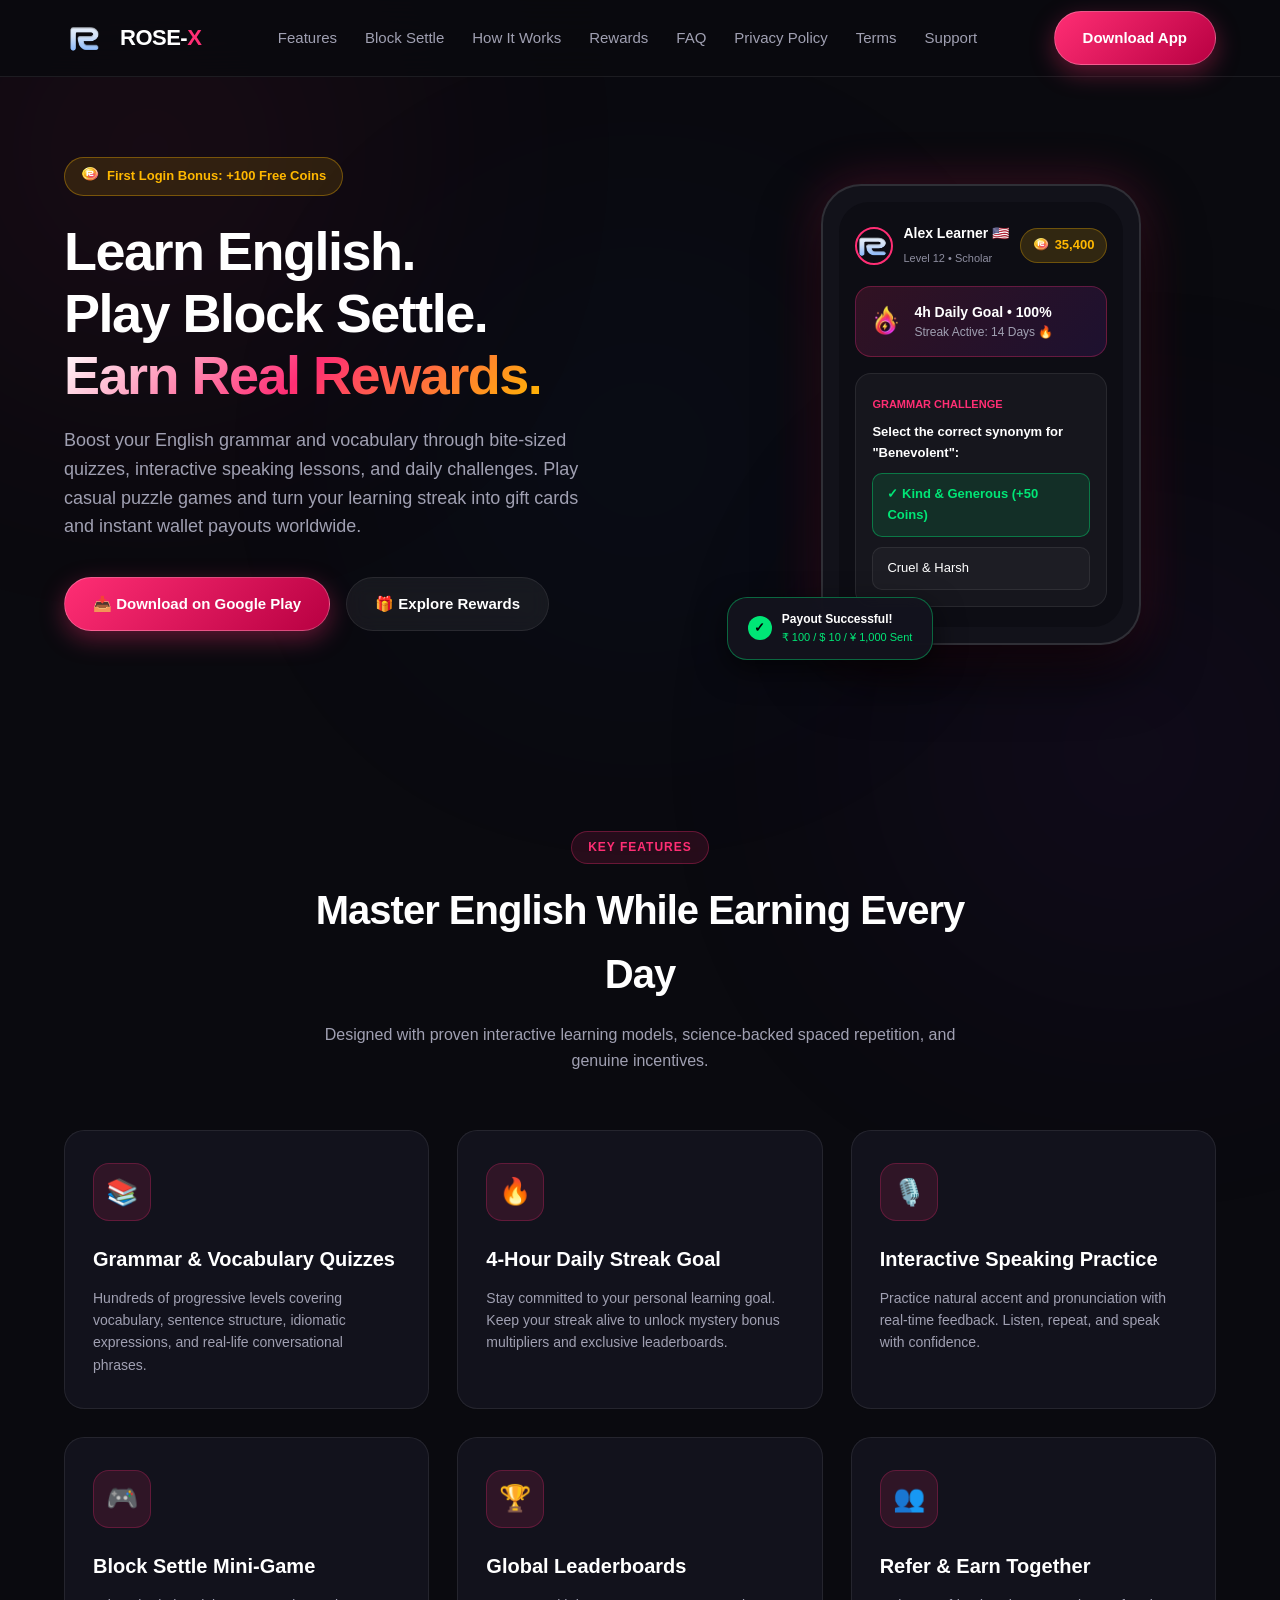
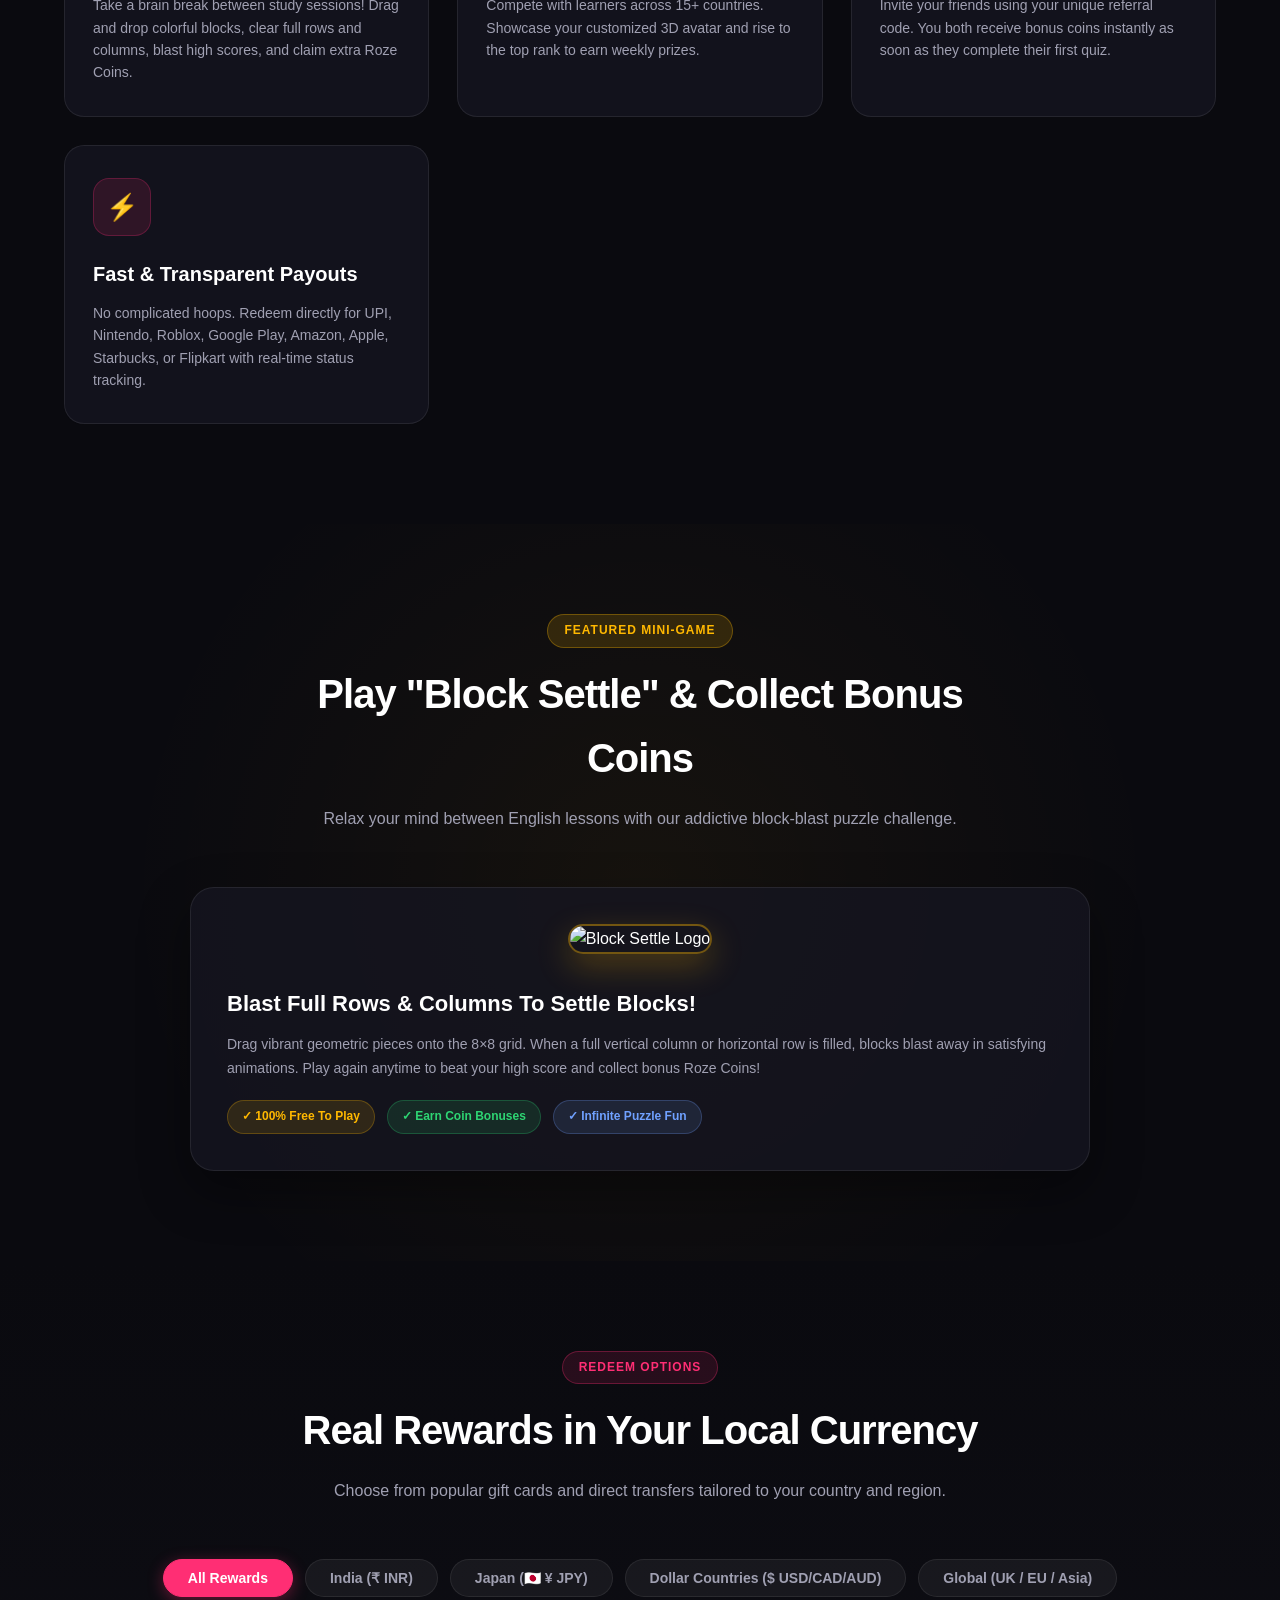
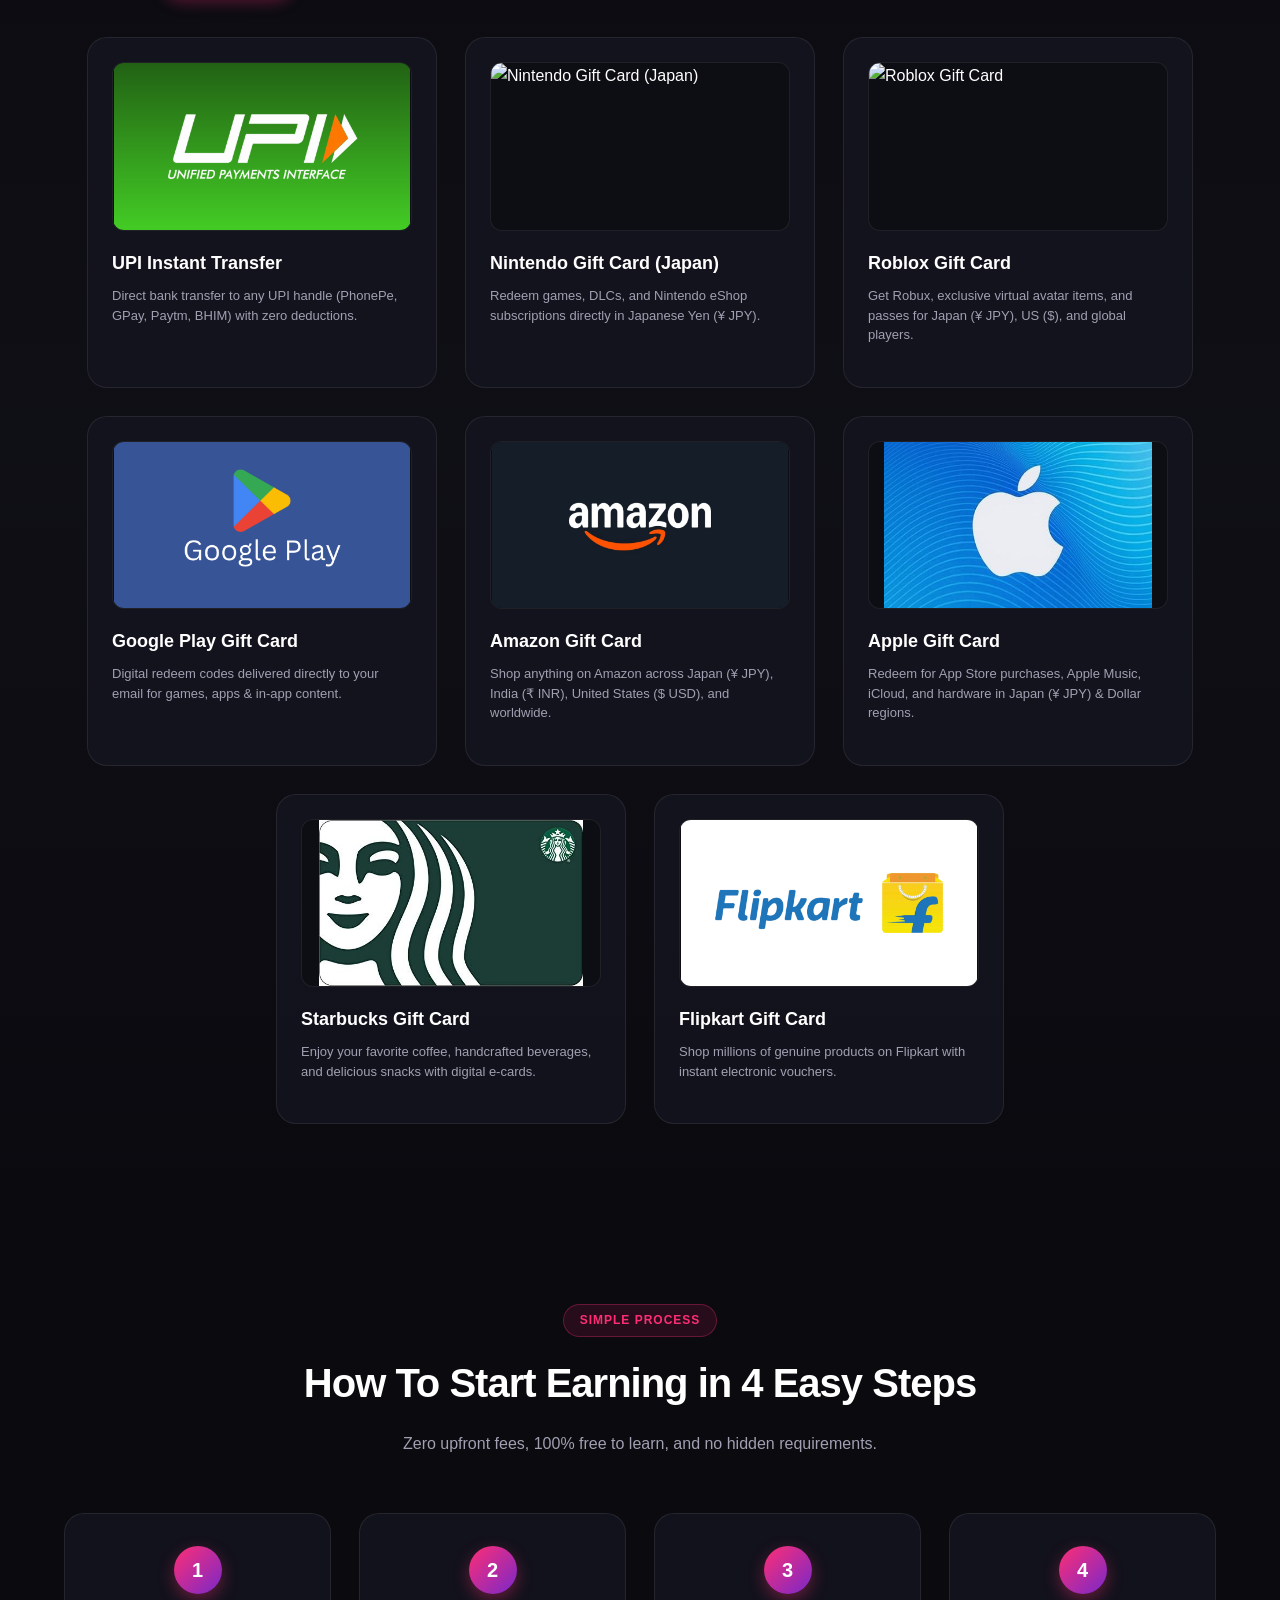
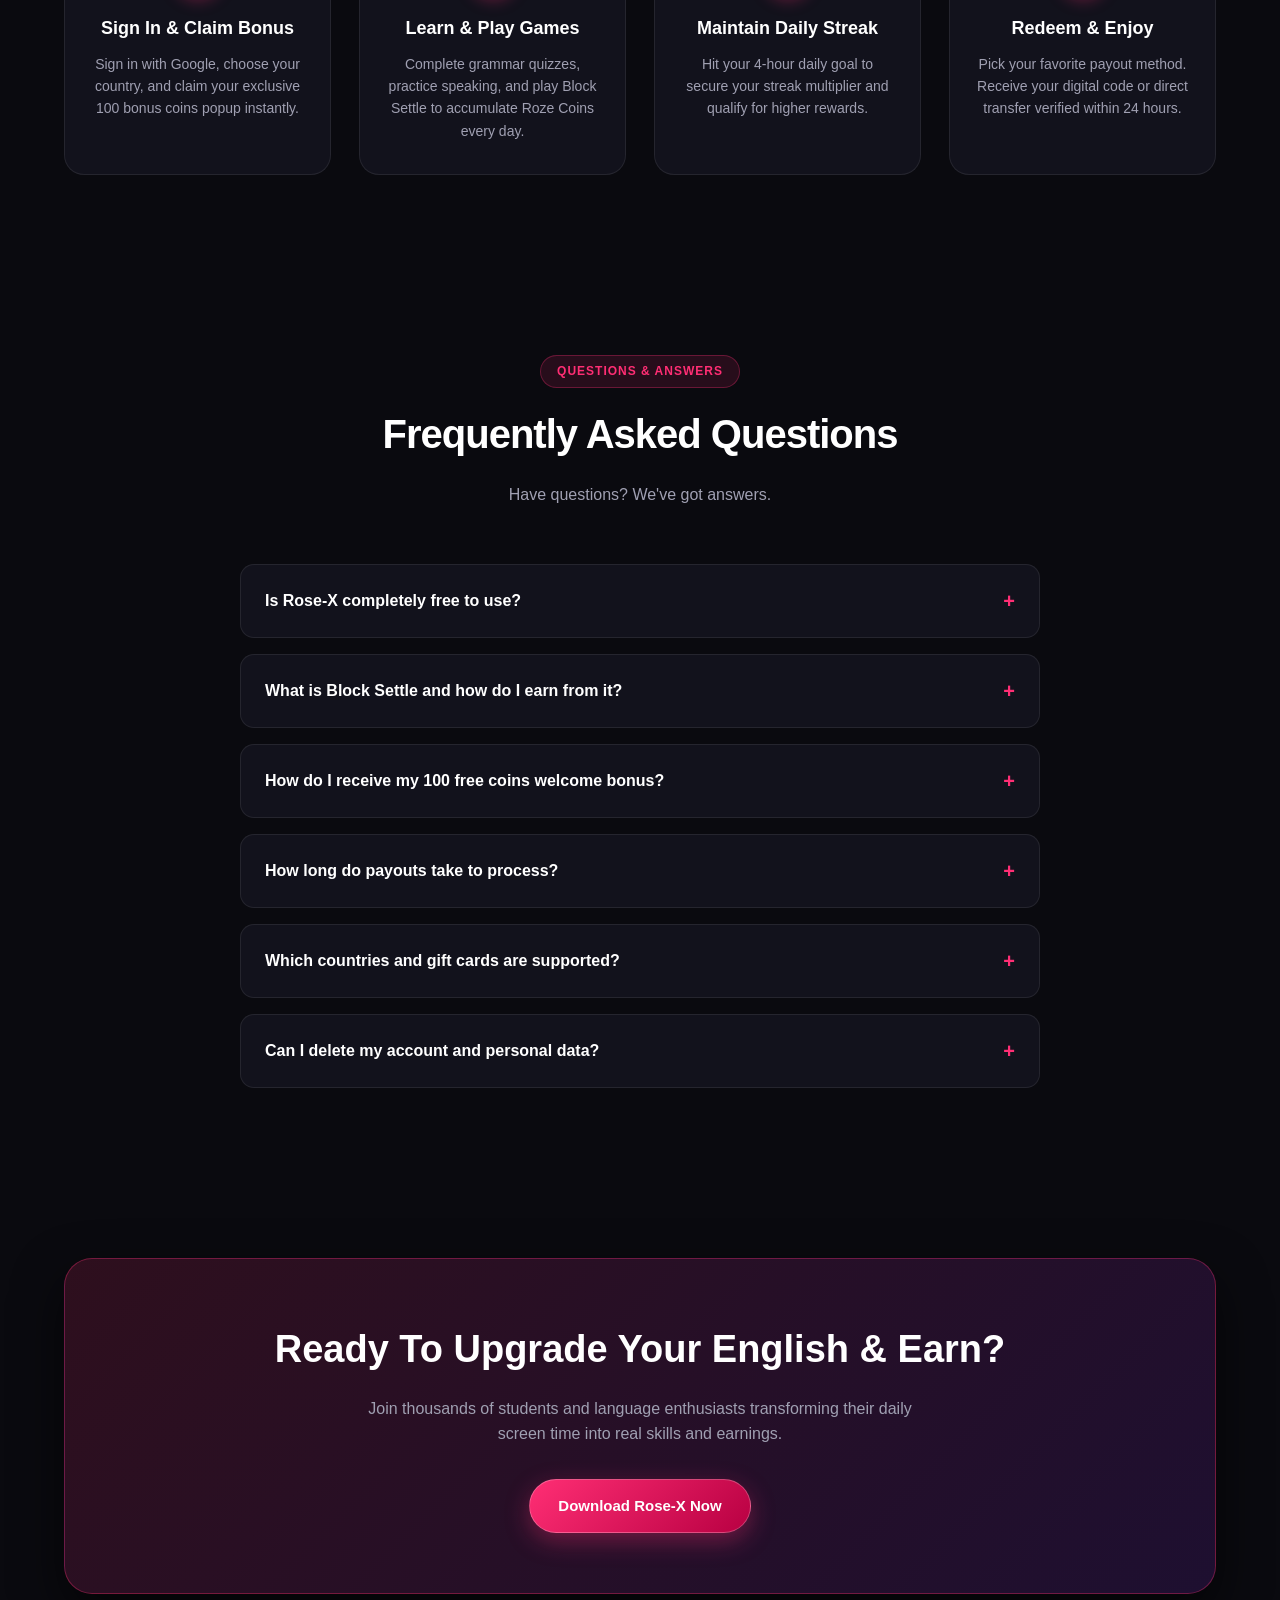
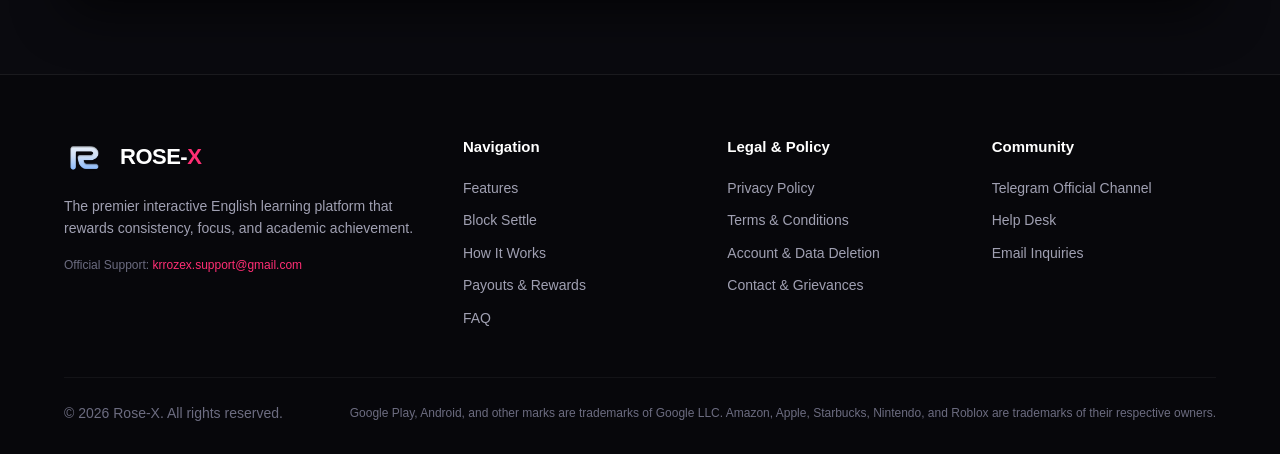
==== commit b0b71254: "Update index.html" ====
--- a/krrosex-site/index.html
+++ b/krrosex-site/index.html
@@ -4,7 +4,7 @@
   <meta charset="UTF-8">
   <meta name="viewport" content="width=device-width, initial-scale=1.0">
   <title>Rose-X - Learn English, Complete Challenges &amp; Earn Real Rewards</title>
-  <meta name="description" content="Master English grammar, expand vocabulary, conquer daily speaking challenges, maintain streaks, and redeem genuine gift cards and payouts globally with Rose-X.">
+  <meta name="description" content="Master English grammar, expand vocabulary, conquer daily speaking challenges, play Block Settle, maintain streaks, and redeem genuine gift cards and payouts globally with Rose-X.">
   <link rel="stylesheet" href="style.css">
   <link rel="icon" type="image/png" href="assets/logo.png">
 </head>
@@ -25,6 +25,7 @@
 
       <ul class="nav-links" id="navLinks">
         <li><a href="#features">Features</a></li>
+        <li><a href="#block-settle">Block Settle</a></li>
         <li><a href="#how-it-works">How It Works</a></li>
         <li><a href="#rewards">Rewards</a></li>
         <li><a href="#faq">FAQ</a></li>
@@ -34,7 +35,7 @@
       </ul>
 
       <div class="nav-cta">
-        <a href="#download" class="btn-primary">Download App</a>
+        <a href="https://play.google.com/store/apps/details?id=com.rosex&pcampaignid=web_share" target="_blank" rel="noopener" class="btn-primary">Download App</a>
         <button class="mobile-toggle" id="mobileToggle" aria-label="Toggle Navigation">☰</button>
       </div>
     </div>
@@ -51,16 +52,16 @@
 
         <h1 class="hero-title">
           Learn English.<br>
-          Conquer Quizzes.<br>
+          Play Block Settle.<br>
           <span class="gradient-text">Earn Real Rewards.</span>
         </h1>
 
         <p class="hero-desc">
-          Boost your English grammar and vocabulary through bite-sized quizzes, interactive speaking lessons, and daily challenges. Turn your learning streak into gift cards and instant wallet payouts.
+          Boost your English grammar and vocabulary through bite-sized quizzes, interactive speaking lessons, and daily challenges. Play casual puzzle games and turn your learning streak into gift cards and instant wallet payouts worldwide.
         </p>
 
         <div class="hero-cta" id="download">
-          <a href="#" class="btn-primary">
+          <a href="https://play.google.com/store/apps/details?id=com.rosex&pcampaignid=web_share" target="_blank" rel="noopener" class="btn-primary">
             <span>📥 Download on Google Play</span>
           </a>
           <a href="#rewards" class="btn-secondary">
@@ -108,7 +109,7 @@
           <div class="check-icon">✓</div>
           <div>
             <div style="font-size: 12px; font-weight: 700; color: #FFF;">Payout Successful!</div>
-            <div style="font-size: 11px; color: var(--accent-green);">₹ 100 / $ 10 Sent Instantly</div>
+            <div style="font-size: 11px; color: var(--accent-green);">₹ 100 / $ 10 / ¥ 1,000 Sent</div>
           </div>
         </div>
       </div>
@@ -121,7 +122,7 @@
       <div class="section-header">
         <span class="section-tag">Key Features</span>
         <h2 class="section-title">Master English While Earning Every Day</h2>
-        <p class="section-desc">Designed with proven interactive learning models, science-backed spaced repetition, and real incentives.</p>
+        <p class="section-desc">Designed with proven interactive learning models, science-backed spaced repetition, and genuine incentives.</p>
       </div>
 
       <div class="features-grid">
@@ -143,6 +144,12 @@
           <p class="feature-desc">Practice natural accent and pronunciation with real-time feedback. Listen, repeat, and speak with confidence.</p>
         </div>
 
+        <div class="feature-card highlight-card">
+          <div class="feature-icon-wrap">🎮</div>
+          <h3 class="feature-title">Block Settle Mini-Game</h3>
+          <p class="feature-desc">Take a brain break between study sessions! Drag and drop colorful blocks, clear full rows and columns, blast high scores, and claim extra Roze Coins.</p>
+        </div>
+
         <div class="feature-card">
           <div class="feature-icon-wrap">🏆</div>
           <h3 class="feature-title">Global Leaderboards</h3>
@@ -158,7 +165,37 @@
         <div class="feature-card">
           <div class="feature-icon-wrap">⚡</div>
           <h3 class="feature-title">Fast &amp; Transparent Payouts</h3>
-          <p class="feature-desc">No complicated hoops. Redeem directly for UPI, Google Play, Amazon, Apple, Starbucks, or Flipkart with real-time status tracking.</p>
+          <p class="feature-desc">No complicated hoops. Redeem directly for UPI, Nintendo, Roblox, Google Play, Amazon, Apple, Starbucks, or Flipkart with real-time status tracking.</p>
+        </div>
+      </div>
+    </div>
+  </section>
+
+  <!-- Block Settle Spotlight Section -->
+  <section class="how-section" id="block-settle" style="background: radial-gradient(circle at center, rgba(255, 184, 0, 0.05) 0%, transparent 70%);">
+    <div class="container">
+      <div class="section-header">
+        <span class="section-tag" style="background: rgba(255, 184, 0, 0.15); color: #ffb800; border-color: rgba(255, 184, 0, 0.3);">Featured Mini-Game</span>
+        <h2 class="section-title">Play "Block Settle" &amp; Collect Bonus Coins</h2>
+        <p class="section-desc">Relax your mind between English lessons with our addictive block-blast puzzle challenge.</p>
+      </div>
+
+      <div style="display: flex; flex-direction: column; lg:flex-row; align-items: center; justify-content: center; gap: 32px; max-width: 900px; margin: 0 auto; background: var(--bg-card); border: 1px solid var(--border-card); border-radius: 24px; padding: 36px; box-shadow: 0 20px 50px rgba(0,0,0,0.4);">
+        <div style="flex-shrink: 0; text-align: center;">
+          <img src="assets/block_settle.png" alt="Block Settle Logo" style="width: 160px; height: 160px; border-radius: 28px; box-shadow: 0 12px 32px rgba(255, 184, 0, 0.25); border: 2px solid rgba(255, 184, 0, 0.4);">
+        </div>
+        <div>
+          <h3 style="font-size: 22px; font-weight: 800; margin-bottom: 12px; color: #FFF;">
+            Blast Full Rows &amp; Columns To Settle Blocks!
+          </h3>
+          <p style="color: var(--text-secondary); font-size: 14px; line-height: 1.7; margin-bottom: 20px;">
+            Drag vibrant geometric pieces onto the 8×8 grid. When a full vertical column or horizontal row is filled, blocks blast away in satisfying animations. Play again anytime to beat your high score and collect bonus Roze Coins!
+          </p>
+          <div style="display: flex; flex-wrap: wrap; gap: 12px;">
+            <span style="font-size: 12px; font-weight: 700; color: #ffb800; background: rgba(255, 184, 0, 0.12); border: 1px solid rgba(255, 184, 0, 0.25); padding: 6px 14px; border-radius: 999px;">✓ 100% Free To Play</span>
+            <span style="font-size: 12px; font-weight: 700; color: #2ed573; background: rgba(46, 213, 115, 0.12); border: 1px solid rgba(46, 213, 115, 0.25); padding: 6px 14px; border-radius: 999px;">✓ Earn Coin Bonuses</span>
+            <span style="font-size: 12px; font-weight: 700; color: #70a1ff; background: rgba(112, 161, 255, 0.12); border: 1px solid rgba(112, 161, 255, 0.25); padding: 6px 14px; border-radius: 999px;">✓ Infinite Puzzle Fun</span>
+          </div>
         </div>
       </div>
     </div>
@@ -170,12 +207,13 @@
       <div class="section-header">
         <span class="section-tag">Redeem Options</span>
         <h2 class="section-title">Real Rewards in Your Local Currency</h2>
-        <p class="section-desc">Choose from popular gift cards and direct transfers tailored to your country.</p>
+        <p class="section-desc">Choose from popular gift cards and direct transfers tailored to your country and region.</p>
       </div>
 
       <div class="rewards-tabs">
         <button class="tab-btn active" data-country="all">All Rewards</button>
         <button class="tab-btn" data-country="india">India (₹ INR)</button>
+        <button class="tab-btn" data-country="japan">Japan (🇯🇵 ¥ JPY)</button>
         <button class="tab-btn" data-country="dollar">Dollar Countries ($ USD/CAD/AUD)</button>
         <button class="tab-btn" data-country="international">Global (UK / EU / Asia)</button>
       </div>
@@ -187,34 +225,52 @@
             <img src="assets/payout_upi.png" alt="UPI Instant Transfer">
           </div>
           <h3 class="reward-name">UPI Instant Transfer</h3>
-          <p class="reward-desc">Direct bank transfer to any UPI handle (PhonePe, GPay, Paytm, BHIM).</p>
+          <p class="reward-desc">Direct bank transfer to any UPI handle (PhonePe, GPay, Paytm, BHIM) with zero deductions.</p>
+        </div>
+
+        <!-- Nintendo Gift Card (Japan) -->
+        <div class="reward-card" data-region="japan">
+          <div class="reward-logo-wrap">
+            <img src="assets/payout_nintendo.png" alt="Nintendo Gift Card (Japan)">
+          </div>
+          <h3 class="reward-name">Nintendo Gift Card (Japan)</h3>
+          <p class="reward-desc">Redeem games, DLCs, and Nintendo eShop subscriptions directly in Japanese Yen (¥ JPY).</p>
+        </div>
+
+        <!-- Roblox Gift Card -->
+        <div class="reward-card" data-region="japan dollar international">
+          <div class="reward-logo-wrap">
+            <img src="assets/payout_roblox.png" alt="Roblox Gift Card">
+          </div>
+          <h3 class="reward-name">Roblox Gift Card</h3>
+          <p class="reward-desc">Get Robux, exclusive virtual avatar items, and passes for Japan (¥ JPY), US ($), and global players.</p>
         </div>
 
         <!-- Google Play Store -->
-        <div class="reward-card" data-region="all">
+        <div class="reward-card" data-region="all india japan dollar international">
           <div class="reward-logo-wrap">
             <img src="assets/payout_google_play.png" alt="Google Play Gift Card">
           </div>
           <h3 class="reward-name">Google Play Gift Card</h3>
-          <p class="reward-desc">Digital redeem code delivered directly to your email for games, apps &amp; subscriptions.</p>
+          <p class="reward-desc">Digital redeem codes delivered directly to your email for games, apps &amp; in-app content.</p>
         </div>
 
         <!-- Amazon Gift Card -->
-        <div class="reward-card" data-region="all">
+        <div class="reward-card" data-region="all india japan dollar international">
           <div class="reward-logo-wrap">
             <img src="assets/payout_amazon.png" alt="Amazon Gift Card">
           </div>
           <h3 class="reward-name">Amazon Gift Card</h3>
-          <p class="reward-desc">Shop anything on Amazon across US, India, UK, Canada, Australia, Germany, Japan &amp; more.</p>
+          <p class="reward-desc">Shop anything on Amazon across Japan (¥ JPY), India (₹ INR), United States ($ USD), and worldwide.</p>
         </div>
 
         <!-- Apple Gift Card -->
-        <div class="reward-card" data-region="dollar">
+        <div class="reward-card" data-region="japan dollar international">
           <div class="reward-logo-wrap">
             <img src="assets/payout_apple.png" alt="Apple Gift Card">
           </div>
           <h3 class="reward-name">Apple Gift Card</h3>
-          <p class="reward-desc">Redeem for App Store purchases, Apple Music, iCloud, and hardware accessories.</p>
+          <p class="reward-desc">Redeem for App Store purchases, Apple Music, iCloud, and hardware in Japan (¥ JPY) &amp; Dollar regions.</p>
         </div>
 
         <!-- Starbucks Gift Card -->
@@ -223,7 +279,7 @@
             <img src="assets/payout_starbucks.png" alt="Starbucks Gift Card">
           </div>
           <h3 class="reward-name">Starbucks Gift Card</h3>
-          <p class="reward-desc">Enjoy your favorite coffee, handcrafted beverages, and delicious snacks.</p>
+          <p class="reward-desc">Enjoy your favorite coffee, handcrafted beverages, and delicious snacks with digital e-cards.</p>
         </div>
 
         <!-- Flipkart Gift Card -->
@@ -256,8 +312,8 @@
 
         <div class="step-card">
           <div class="step-number">2</div>
-          <h3 class="step-title">Learn &amp; Complete Quizzes</h3>
-          <p class="step-desc">Play grammar challenges, practice speaking, and learn new vocabulary words to accumulate Roze Coins.</p>
+          <h3 class="step-title">Learn &amp; Play Games</h3>
+          <p class="step-desc">Complete grammar quizzes, practice speaking, and play Block Settle to accumulate Roze Coins every day.</p>
         </div>
 
         <div class="step-card">
@@ -291,7 +347,17 @@
             <span class="faq-toggle-icon">+</span>
           </div>
           <div class="faq-answer">
-            Yes! Rose-X is 100% free to download and use. We will never ask you for credit card details, deposits, or purchase fees to unlock learning modules or withdraw your rewards.
+            Yes! Rose-X is 100% free to download and use. We will never ask you for credit card details, deposits, or purchase fees to unlock learning modules, play Block Settle, or withdraw your rewards.
+          </div>
+        </div>
+
+        <div class="faq-item">
+          <div class="faq-question">
+            <span>What is Block Settle and how do I earn from it?</span>
+            <span class="faq-toggle-icon">+</span>
+          </div>
+          <div class="faq-answer">
+            Block Settle is an engaging puzzle mini-game built inside Rose-X. Whenever you want a fun break from vocabulary and grammar drills, jump into Block Settle to clear lines. Completing game milestones gives you extra bonus coins!
           </div>
         </div>
 
@@ -311,17 +377,17 @@
             <span class="faq-toggle-icon">+</span>
           </div>
           <div class="faq-answer">
-            To prevent fraud and maintain platform integrity, payout requests are verified by our team and credited within 24 hours. You will receive an instant "Payout Successful" celebration popup in the app the moment it is approved!
-          </div>
-        </div>
-
-        <div class="faq-item">
-          <div class="faq-question">
-            <span>Which countries are supported?</span>
-            <span class="faq-toggle-icon">+</span>
-          </div>
-          <div class="faq-answer">
-            We support learners worldwide! Dedicated currency tiers are provided for India (INR), the United States (USD), Canada (CAD), United Kingdom (GBP), Australia (AUD), European Union (EUR), Japan (JPY), South Korea (KRW), Taiwan (TWD), Singapore (SGD), UAE (AED), Switzerland (CHF), and many more.
+            To prevent fraud and maintain platform integrity, payout requests are verified by our team and credited within 24 hours. You will receive an instant celebration notification the moment it is approved!
+          </div>
+        </div>
+
+        <div class="faq-item">
+          <div class="faq-question">
+            <span>Which countries and gift cards are supported?</span>
+            <span class="faq-toggle-icon">+</span>
+          </div>
+          <div class="faq-answer">
+            We support learners worldwide! Dedicated currency tiers and gift cards are provided for Japan (Nintendo eShop, Roblox, Amazon, Apple, Google Play in JPY), India (UPI, Amazon, Google Play, Flipkart in INR), the United States (USD), Canada (CAD), United Kingdom (GBP), Australia (AUD), European Union (EUR), and over 240+ countries globally.
           </div>
         </div>
 
@@ -344,7 +410,7 @@
       <div class="cta-box">
         <h2 class="cta-title">Ready To Upgrade Your English &amp; Earn?</h2>
         <p class="cta-desc">Join thousands of students and language enthusiasts transforming their daily screen time into real skills and earnings.</p>
-        <a href="#download" class="btn-primary">Download Rose-X Now</a>
+        <a href="https://play.google.com/store/apps/details?id=com.rosex&pcampaignid=web_share" target="_blank" rel="noopener" class="btn-primary">Download Rose-X Now</a>
       </div>
     </div>
   </section>
@@ -370,6 +436,7 @@
           <h4>Navigation</h4>
           <ul>
             <li><a href="#features">Features</a></li>
+            <li><a href="#block-settle">Block Settle</a></li>
             <li><a href="#how-it-works">How It Works</a></li>
             <li><a href="#rewards">Payouts &amp; Rewards</a></li>
             <li><a href="#faq">FAQ</a></li>
@@ -401,7 +468,7 @@
           &copy; 2026 Rose-X. All rights reserved.
         </div>
         <div style="font-size: 12px; color: var(--text-muted);">
-          Google Play, Android, and other marks are trademarks of Google LLC. Amazon, Apple, and Starbucks are trademarks of their respective owners.
+          Google Play, Android, and other marks are trademarks of Google LLC. Amazon, Apple, Starbucks, Nintendo, and Roblox are trademarks of their respective owners.
         </div>
       </div>
     </div>
